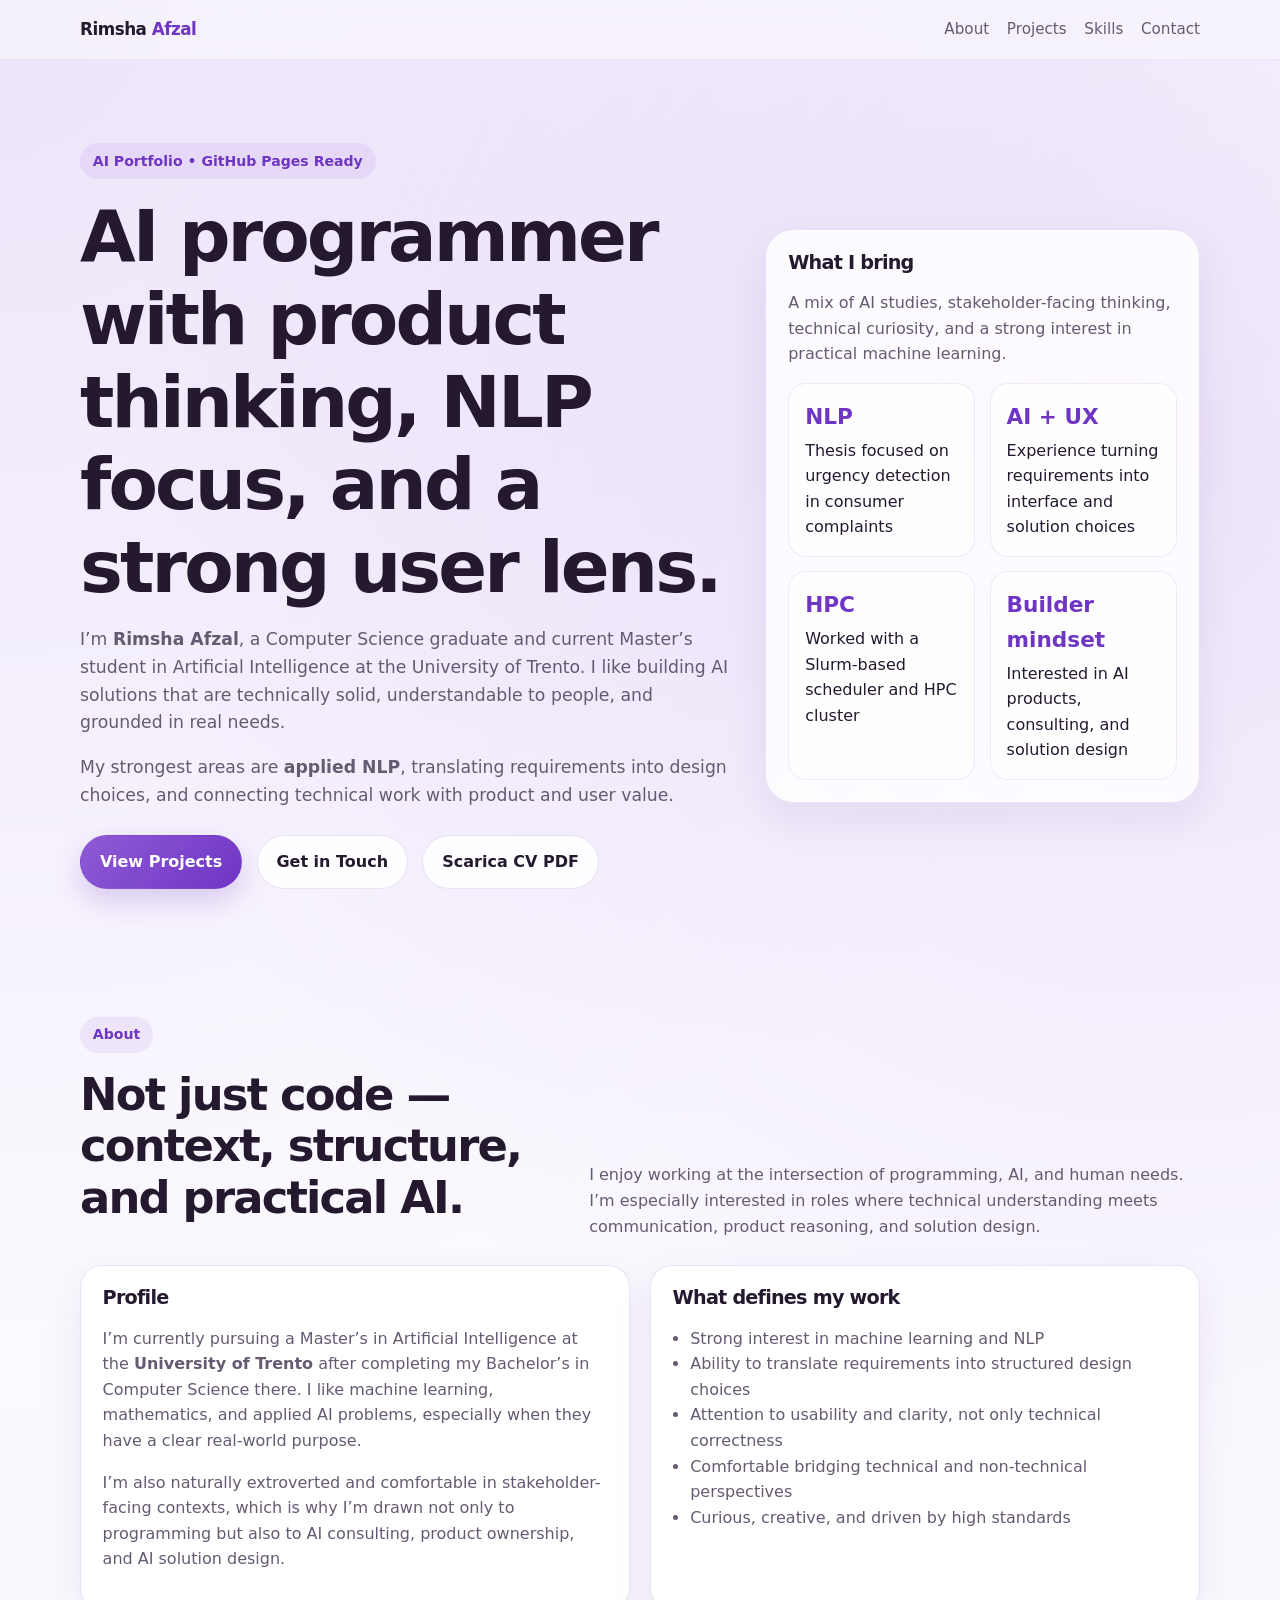
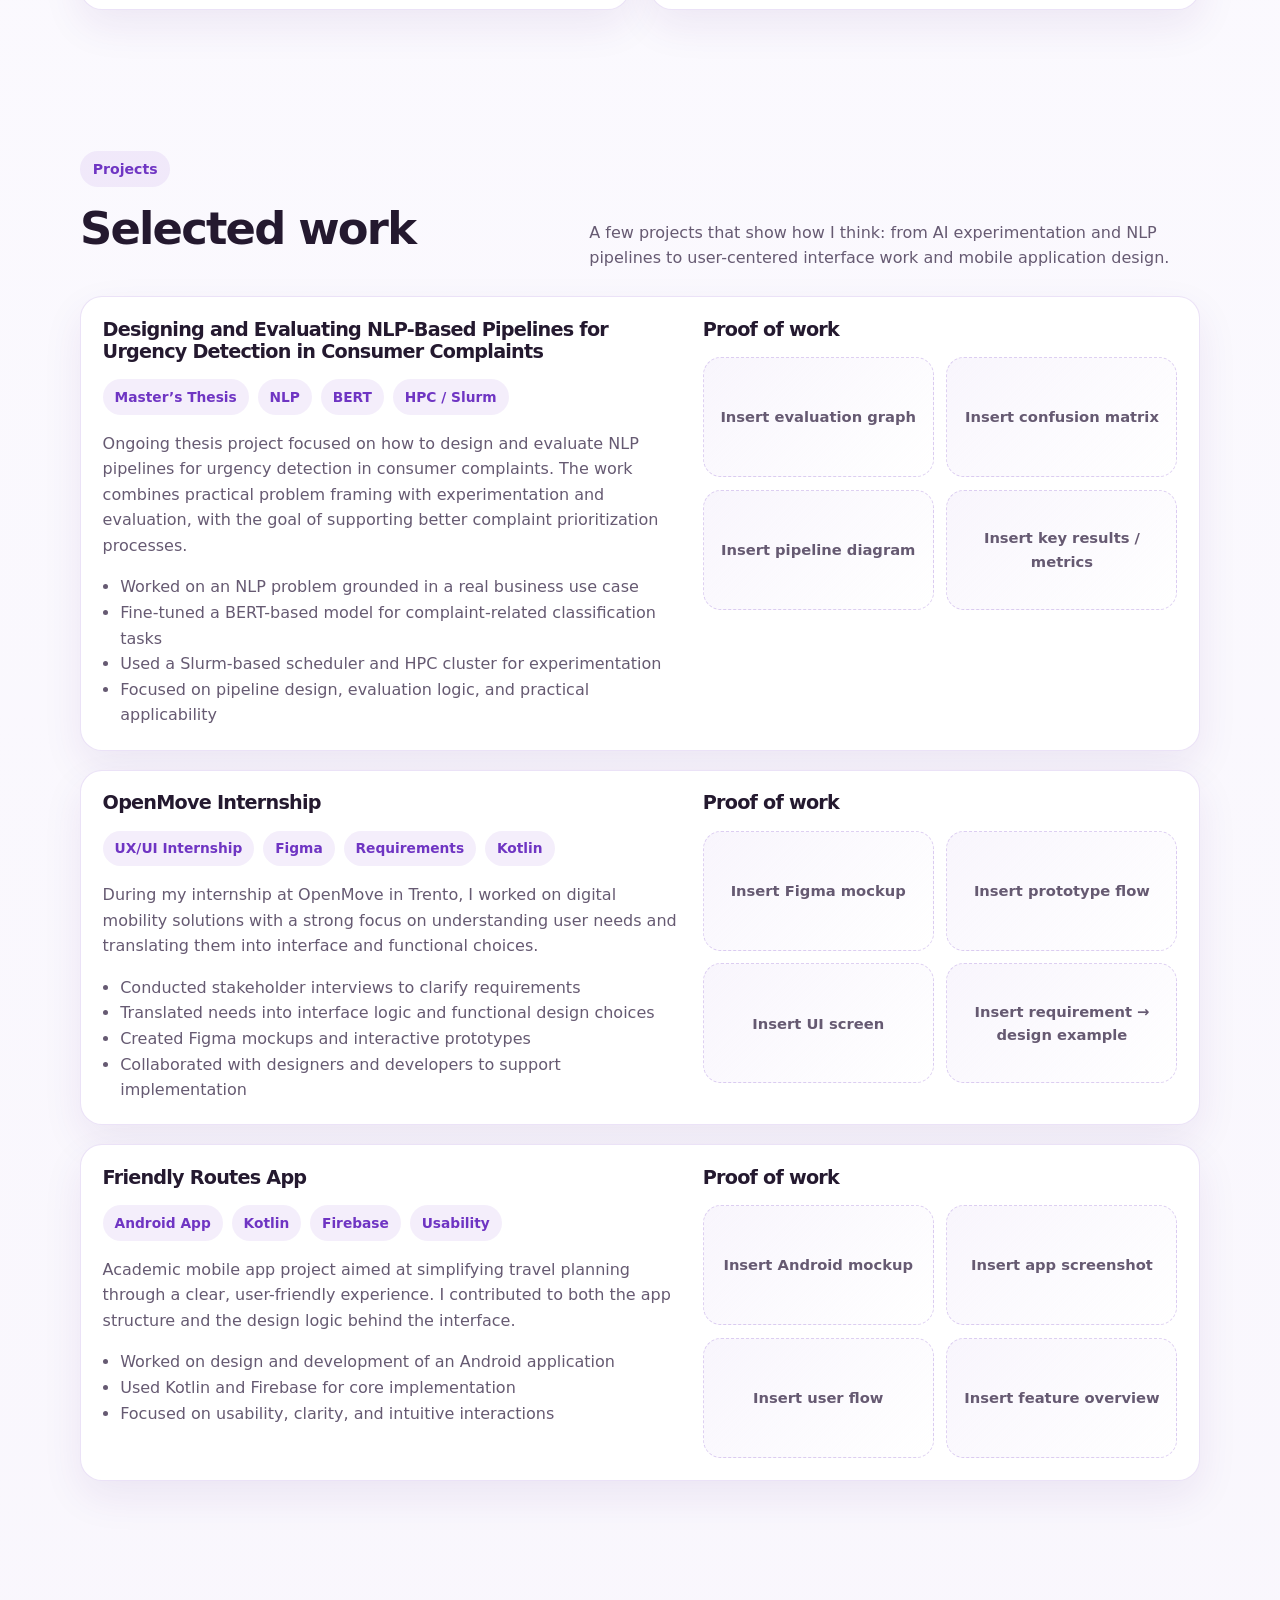
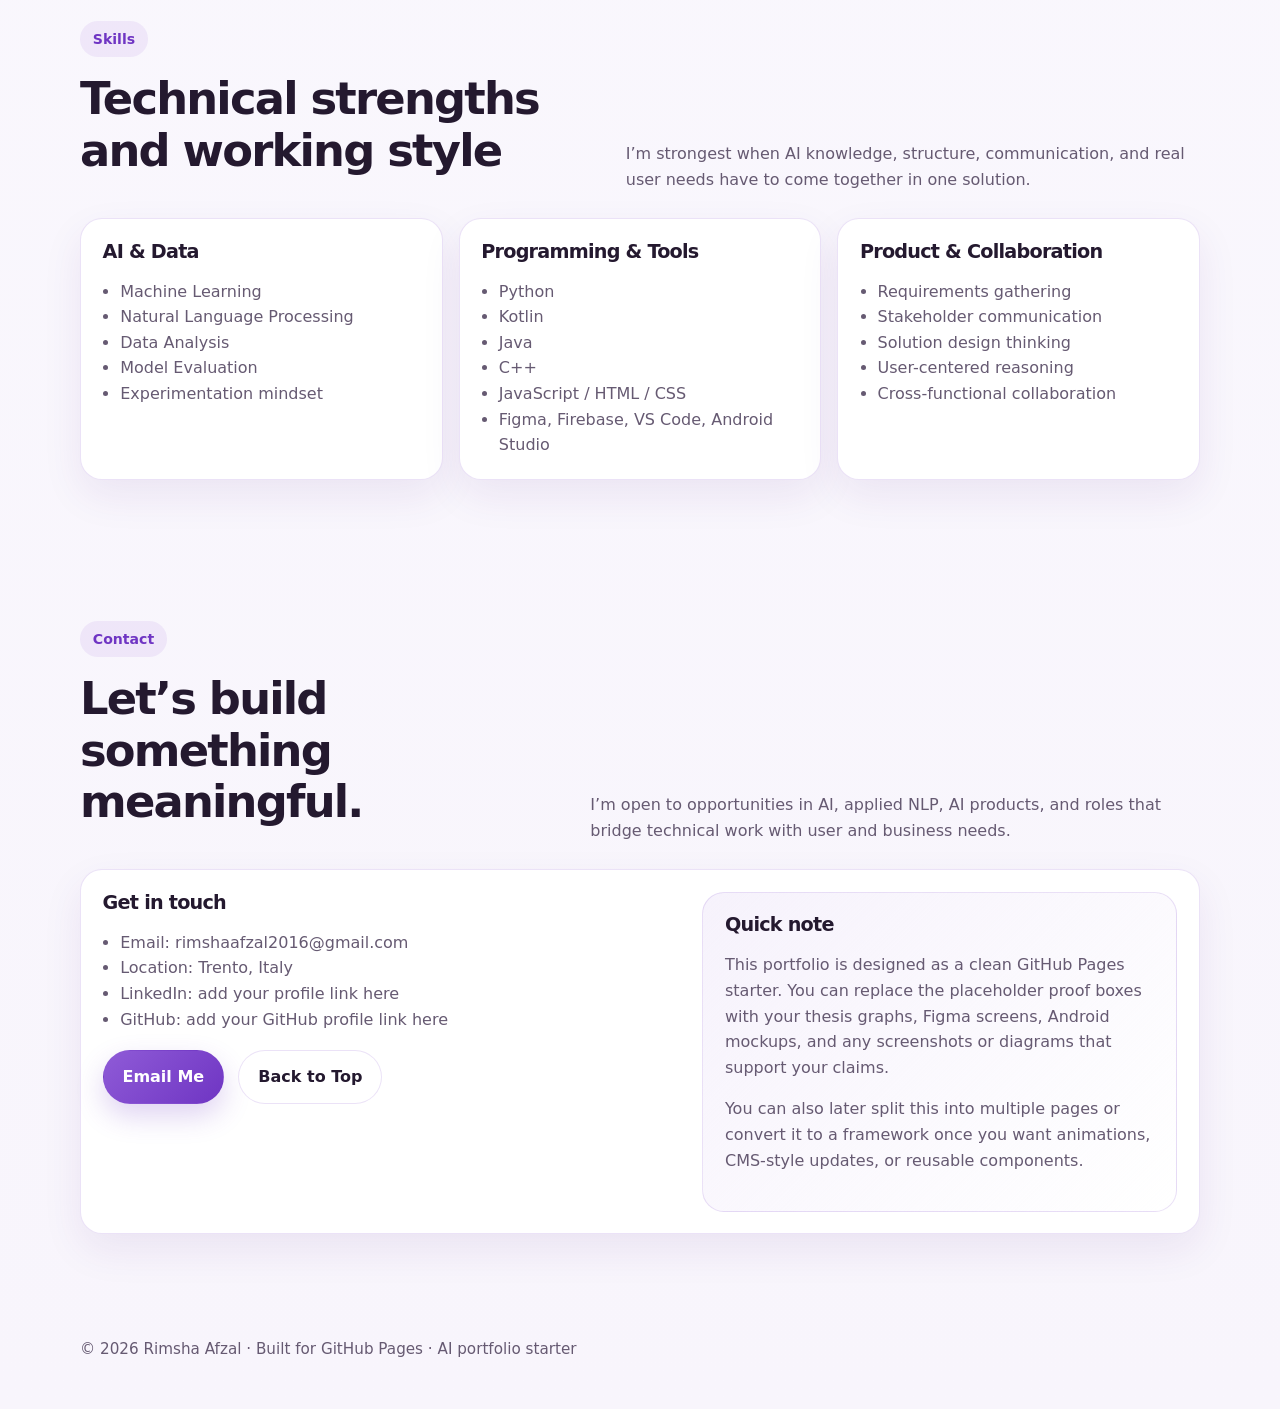
==== index.html @ 4649d83e "update" ====
<!DOCTYPE html>
<html lang="en">
<head>
  <meta charset="UTF-8" />
  <meta name="viewport" content="width=device-width, initial-scale=1.0" />
  <meta name="description" content="Portfolio of Rimsha Afzal, AI-focused programmer and solutions-minded builder with interests in NLP, machine learning, and user-centered product design." />
  <title>Rimsha Afzal | AI Portfolio</title>
  <style>
    :root {
      --bg: #f8f5fc;
      --surface: rgba(255,255,255,0.82);
      --surface-strong: #ffffff;
      --text: #24192f;
      --muted: #665a72;
      --primary: #8f5bd7;
      --primary-dark: #6f35c3;
      --border: rgba(111,53,195,0.14);
      --shadow: 0 16px 40px rgba(75, 30, 122, 0.08);
      --radius: 22px;
      --max: 1120px;
    }

    * { box-sizing: border-box; }
    html { scroll-behavior: smooth; }
    body {
      margin: 0;
      font-family: Inter, ui-sans-serif, system-ui, -apple-system, BlinkMacSystemFont, "Segoe UI", sans-serif;
      background:
        radial-gradient(circle at top left, rgba(143,91,215,0.14), transparent 28%),
        radial-gradient(circle at 90% 10%, rgba(197,167,237,0.28), transparent 24%),
        linear-gradient(180deg, #fcfbff 0%, var(--bg) 100%);
      color: var(--text);
      line-height: 1.6;
    }

    a { color: inherit; text-decoration: none; }
    img { max-width: 100%; display: block; }

    .container {
      width: min(var(--max), calc(100% - 2rem));
      margin: 0 auto;
    }

    .nav-wrap {
      position: sticky;
      top: 0;
      z-index: 100;
      backdrop-filter: blur(18px);
      background: rgba(248,245,252,0.72);
      border-bottom: 1px solid rgba(111,53,195,0.08);
    }

    nav {
      display: flex;
      align-items: center;
      justify-content: space-between;
      padding: 1rem 0;
    }

    .brand {
      font-weight: 800;
      letter-spacing: -0.03em;
      font-size: 1.05rem;
    }

    .brand span { color: var(--primary-dark); }

    .nav-links {
      display: flex;
      gap: 1.1rem;
      align-items: center;
      flex-wrap: wrap;
    }

    .nav-links a {
      color: var(--muted);
      font-size: 0.95rem;
      transition: color 0.2s ease;
    }

    .nav-links a:hover { color: var(--primary-dark); }

    .btn {
      display: inline-flex;
      align-items: center;
      justify-content: center;
      gap: 0.5rem;
      border-radius: 999px;
      padding: 0.82rem 1.18rem;
      font-weight: 700;
      border: 1px solid transparent;
      transition: transform 0.2s ease, box-shadow 0.2s ease, background 0.2s ease;
    }

    .btn:hover { transform: translateY(-1px); }

    .btn-primary {
      background: linear-gradient(135deg, var(--primary) 0%, var(--primary-dark) 100%);
      color: white;
      box-shadow: 0 12px 28px rgba(111, 53, 195, 0.22);
    }

    .btn-secondary {
      background: rgba(255,255,255,0.85);
      color: var(--text);
      border-color: var(--border);
    }

    section { padding: 4.4rem 0; }

    .hero {
      padding: 5.2rem 0 3.6rem;
    }

    .hero-grid {
      display: grid;
      grid-template-columns: 1.2fr 0.8fr;
      gap: 2rem;
      align-items: center;
    }

    .eyebrow {
      display: inline-block;
      padding: 0.42rem 0.8rem;
      border-radius: 999px;
      background: rgba(143,91,215,0.10);
      color: var(--primary-dark);
      font-weight: 700;
      font-size: 0.88rem;
      margin-bottom: 1rem;
    }

    h1, h2, h3 { line-height: 1.15; margin: 0 0 1rem; letter-spacing: -0.04em; }
    h1 { font-size: clamp(2.6rem, 6vw, 4.5rem); }
    h2 { font-size: clamp(1.8rem, 4vw, 2.8rem); }
    h3 { font-size: 1.2rem; }

    .lead {
      font-size: 1.08rem;
      color: var(--muted);
      max-width: 62ch;
    }

    .hero-actions {
      display: flex;
      gap: 0.9rem;
      flex-wrap: wrap;
      margin-top: 1.6rem;
    }

    .hero-card {
      background: var(--surface);
      border: 1px solid var(--border);
      border-radius: 28px;
      padding: 1.4rem;
      box-shadow: var(--shadow);
    }

    .stats {
      display: grid;
      grid-template-columns: repeat(2, 1fr);
      gap: 0.9rem;
      margin-top: 1rem;
    }

    .stat {
      background: rgba(255,255,255,0.7);
      border-radius: 18px;
      padding: 1rem;
      border: 1px solid rgba(111,53,195,0.10);
    }

    .stat strong {
      display: block;
      font-size: 1.35rem;
      color: var(--primary-dark);
      margin-bottom: 0.2rem;
    }

    .section-heading {
      display: flex;
      align-items: end;
      justify-content: space-between;
      gap: 1rem;
      margin-bottom: 1.6rem;
    }

    .section-heading p {
      color: var(--muted);
      max-width: 60ch;
      margin: 0;
    }

    .grid-2 {
      display: grid;
      grid-template-columns: repeat(2, minmax(0, 1fr));
      gap: 1.25rem;
    }

    .card {
      background: var(--surface-strong);
      border: 1px solid var(--border);
      border-radius: var(--radius);
      padding: 1.35rem;
      box-shadow: var(--shadow);
    }

    .about-list, .skill-list, .project-list, .contact-list {
      margin: 0;
      padding-left: 1.1rem;
    }

    .muted { color: var(--muted); }

    .project {
      display: grid;
      grid-template-columns: 1.1fr 0.9fr;
      gap: 1.25rem;
      align-items: start;
    }

    .project-meta {
      display: flex;
      flex-wrap: wrap;
      gap: 0.55rem;
      margin: 0.7rem 0 1rem;
    }

    .tag {
      display: inline-flex;
      align-items: center;
      padding: 0.42rem 0.75rem;
      border-radius: 999px;
      background: rgba(143,91,215,0.10);
      color: var(--primary-dark);
      font-size: 0.86rem;
      font-weight: 700;
    }

    .proof-grid {
      display: grid;
      grid-template-columns: repeat(2, minmax(0, 1fr));
      gap: 0.8rem;
      margin-top: 1rem;
    }

    .proof {
      min-height: 120px;
      border-radius: 18px;
      border: 1.5px dashed rgba(111,53,195,0.22);
      background: linear-gradient(135deg, rgba(143,91,215,0.06), rgba(255,255,255,0.92));
      display: flex;
      align-items: center;
      justify-content: center;
      text-align: center;
      padding: 0.8rem;
      color: var(--muted);
      font-size: 0.92rem;
      font-weight: 600;
    }

    .skills-grid {
      display: grid;
      grid-template-columns: repeat(3, minmax(0, 1fr));
      gap: 1rem;
    }

    .contact-card {
      display: grid;
      grid-template-columns: 1.1fr 0.9fr;
      gap: 1.2rem;
      align-items: stretch;
    }

    footer {
      padding: 2rem 0 3rem;
      color: var(--muted);
      font-size: 0.95rem;
    }

    @media (max-width: 900px) {
      .hero-grid,
      .project,
      .contact-card,
      .grid-2,
      .skills-grid {
        grid-template-columns: 1fr;
      }

      .section-heading {
        flex-direction: column;
        align-items: start;
      }
    }

    @media (max-width: 620px) {
      nav { flex-direction: column; align-items: start; gap: 0.8rem; }
      .nav-links { gap: 0.85rem; }
      .stats, .proof-grid { grid-template-columns: 1fr; }
      section { padding: 3.4rem 0; }
      .hero { padding-top: 4rem; }
    }
  </style>
</head>
<body>
  <div class="nav-wrap">
    <div class="container">
      <nav>
        <a class="brand" href="#top">Rimsha <span>Afzal</span></a>
        <div class="nav-links">
          <a href="#about">About</a>
          <a href="#projects">Projects</a>
          <a href="#skills">Skills</a>
          <a href="#contact">Contact</a>
        </div>
      </nav>
    </div>
  </div>

  <main id="top">
    <section class="hero">
      <div class="container hero-grid">
        <div>
          <div class="eyebrow">AI Portfolio • GitHub Pages Ready</div>
          <h1>AI programmer with product thinking, NLP focus, and a strong user lens.</h1>
          <p class="lead">
            I’m <strong>Rimsha Afzal</strong>, a Computer Science graduate and current Master’s student in Artificial Intelligence at the University of Trento. I like building AI solutions that are technically solid, understandable to people, and grounded in real needs.
          </p>
          <p class="lead">
            My strongest areas are <strong>applied NLP</strong>, translating requirements into design choices, and connecting technical work with product and user value.
          </p>
          <div class="hero-actions">
            <a class="btn btn-primary" href="#projects">View Projects</a>
            <a class="btn btn-secondary" href="#contact">Get in Touch</a>
            <a class="btn btn-secondary" href="/cv.pdf" target="_blank" rel="noopener">Scarica CV PDF</a>
          </div>
        </div>

        <aside class="hero-card">
          <h3>What I bring</h3>
          <p class="muted">A mix of AI studies, stakeholder-facing thinking, technical curiosity, and a strong interest in practical machine learning.</p>
          <div class="stats">
            <div class="stat">
              <strong>NLP</strong>
              <span>Thesis focused on urgency detection in consumer complaints</span>
            </div>
            <div class="stat">
              <strong>AI + UX</strong>
              <span>Experience turning requirements into interface and solution choices</span>
            </div>
            <div class="stat">
              <strong>HPC</strong>
              <span>Worked with a Slurm-based scheduler and HPC cluster</span>
            </div>
            <div class="stat">
              <strong>Builder mindset</strong>
              <span>Interested in AI products, consulting, and solution design</span>
            </div>
          </div>
        </aside>
      </div>
    </section>

    <section id="about">
      <div class="container">
        <div class="section-heading">
          <div>
            <div class="eyebrow">About</div>
            <h2>Not just code — context, structure, and practical AI.</h2>
          </div>
          <p>
            I enjoy working at the intersection of programming, AI, and human needs. I’m especially interested in roles where technical understanding meets communication, product reasoning, and solution design.
          </p>
        </div>

        <div class="grid-2">
          <article class="card">
            <h3>Profile</h3>
            <p class="muted">
              I’m currently pursuing a Master’s in Artificial Intelligence at the <strong>University of Trento</strong> after completing my Bachelor’s in Computer Science there. I like machine learning, mathematics, and applied AI problems, especially when they have a clear real-world purpose.
            </p>
            <p class="muted">
              I’m also naturally extroverted and comfortable in stakeholder-facing contexts, which is why I’m drawn not only to programming but also to AI consulting, product ownership, and AI solution design.
            </p>
          </article>

          <article class="card">
            <h3>What defines my work</h3>
            <ul class="about-list muted">
              <li>Strong interest in machine learning and NLP</li>
              <li>Ability to translate requirements into structured design choices</li>
              <li>Attention to usability and clarity, not only technical correctness</li>
              <li>Comfortable bridging technical and non-technical perspectives</li>
              <li>Curious, creative, and driven by high standards</li>
            </ul>
          </article>
        </div>
      </div>
    </section>

    <section id="projects">
      <div class="container">
        <div class="section-heading">
          <div>
            <div class="eyebrow">Projects</div>
            <h2>Selected work</h2>
          </div>
          <p>
            A few projects that show how I think: from AI experimentation and NLP pipelines to user-centered interface work and mobile application design.
          </p>
        </div>

        <article class="card project" style="margin-bottom: 1.2rem;">
          <div>
            <h3>Designing and Evaluating NLP-Based Pipelines for Urgency Detection in Consumer Complaints</h3>
            <div class="project-meta">
              <span class="tag">Master’s Thesis</span>
              <span class="tag">NLP</span>
              <span class="tag">BERT</span>
              <span class="tag">HPC / Slurm</span>
            </div>
            <p class="muted">
              Ongoing thesis project focused on how to design and evaluate NLP pipelines for urgency detection in consumer complaints. The work combines practical problem framing with experimentation and evaluation, with the goal of supporting better complaint prioritization processes.
            </p>
            <ul class="project-list muted">
              <li>Worked on an NLP problem grounded in a real business use case</li>
              <li>Fine-tuned a BERT-based model for complaint-related classification tasks</li>
              <li>Used a Slurm-based scheduler and HPC cluster for experimentation</li>
              <li>Focused on pipeline design, evaluation logic, and practical applicability</li>
            </ul>
          </div>
          <div>
            <h3>Proof of work</h3>
            <div class="proof-grid">
              <div class="proof">Insert evaluation graph</div>
              <div class="proof">Insert confusion matrix</div>
              <div class="proof">Insert pipeline diagram</div>
              <div class="proof">Insert key results / metrics</div>
            </div>
          </div>
        </article>

        <article class="card project" style="margin-bottom: 1.2rem;">
          <div>
            <h3>OpenMove Internship</h3>
            <div class="project-meta">
              <span class="tag">UX/UI Internship</span>
              <span class="tag">Figma</span>
              <span class="tag">Requirements</span>
              <span class="tag">Kotlin</span>
            </div>
            <p class="muted">
              During my internship at OpenMove in Trento, I worked on digital mobility solutions with a strong focus on understanding user needs and translating them into interface and functional choices.
            </p>
            <ul class="project-list muted">
              <li>Conducted stakeholder interviews to clarify requirements</li>
              <li>Translated needs into interface logic and functional design choices</li>
              <li>Created Figma mockups and interactive prototypes</li>
              <li>Collaborated with designers and developers to support implementation</li>
            </ul>
          </div>
          <div>
            <h3>Proof of work</h3>
            <div class="proof-grid">
              <div class="proof">Insert Figma mockup</div>
              <div class="proof">Insert prototype flow</div>
              <div class="proof">Insert UI screen</div>
              <div class="proof">Insert requirement → design example</div>
            </div>
          </div>
        </article>

        <article class="card project">
          <div>
            <h3>Friendly Routes App</h3>
            <div class="project-meta">
              <span class="tag">Android App</span>
              <span class="tag">Kotlin</span>
              <span class="tag">Firebase</span>
              <span class="tag">Usability</span>
            </div>
            <p class="muted">
              Academic mobile app project aimed at simplifying travel planning through a clear, user-friendly experience. I contributed to both the app structure and the design logic behind the interface.
            </p>
            <ul class="project-list muted">
              <li>Worked on design and development of an Android application</li>
              <li>Used Kotlin and Firebase for core implementation</li>
              <li>Focused on usability, clarity, and intuitive interactions</li>
            </ul>
          </div>
          <div>
            <h3>Proof of work</h3>
            <div class="proof-grid">
              <div class="proof">Insert Android mockup</div>
              <div class="proof">Insert app screenshot</div>
              <div class="proof">Insert user flow</div>
              <div class="proof">Insert feature overview</div>
            </div>
          </div>
        </article>
      </div>
    </section>

    <section id="skills">
      <div class="container">
        <div class="section-heading">
          <div>
            <div class="eyebrow">Skills</div>
            <h2>Technical strengths and working style</h2>
          </div>
          <p>
            I’m strongest when AI knowledge, structure, communication, and real user needs have to come together in one solution.
          </p>
        </div>

        <div class="skills-grid">
          <article class="card">
            <h3>AI & Data</h3>
            <ul class="skill-list muted">
              <li>Machine Learning</li>
              <li>Natural Language Processing</li>
              <li>Data Analysis</li>
              <li>Model Evaluation</li>
              <li>Experimentation mindset</li>
            </ul>
          </article>

          <article class="card">
            <h3>Programming & Tools</h3>
            <ul class="skill-list muted">
              <li>Python</li>
              <li>Kotlin</li>
              <li>Java</li>
              <li>C++</li>
              <li>JavaScript / HTML / CSS</li>
              <li>Figma, Firebase, VS Code, Android Studio</li>
            </ul>
          </article>

          <article class="card">
            <h3>Product & Collaboration</h3>
            <ul class="skill-list muted">
              <li>Requirements gathering</li>
              <li>Stakeholder communication</li>
              <li>Solution design thinking</li>
              <li>User-centered reasoning</li>
              <li>Cross-functional collaboration</li>
            </ul>
          </article>
        </div>
      </div>
    </section>

    <section id="contact">
      <div class="container">
        <div class="section-heading">
          <div>
            <div class="eyebrow">Contact</div>
            <h2>Let’s build something meaningful.</h2>
          </div>
          <p>
            I’m open to opportunities in AI, applied NLP, AI products, and roles that bridge technical work with user and business needs.
          </p>
        </div>

        <div class="card contact-card">
          <div>
            <h3>Get in touch</h3>
            <ul class="contact-list muted">
              <li>Email: rimshaafzal2016@gmail.com</li>
              <li>Location: Trento, Italy</li>
              <li>LinkedIn: add your profile link here</li>
              <li>GitHub: add your GitHub profile link here</li>
            </ul>
            <div class="hero-actions" style="margin-top: 1.1rem;">
              <a class="btn btn-primary" href="mailto:rimshaafzal2016@gmail.com">Email Me</a>
              <a class="btn btn-secondary" href="#top">Back to Top</a>
            </div>
          </div>
          <div class="card" style="box-shadow:none; background: linear-gradient(135deg, rgba(143,91,215,0.08), rgba(255,255,255,0.95));">
            <h3>Quick note</h3>
            <p class="muted">
              This portfolio is designed as a clean GitHub Pages starter. You can replace the placeholder proof boxes with your thesis graphs, Figma screens, Android mockups, and any screenshots or diagrams that support your claims.
            </p>
            <p class="muted">
              You can also later split this into multiple pages or convert it to a framework once you want animations, CMS-style updates, or reusable components.
            </p>
          </div>
        </div>
      </div>
    </section>
  </main>

  <footer>
    <div class="container">
      © 2026 Rimsha Afzal · Built for GitHub Pages · AI portfolio starter
    </div>
  </footer>
</body>
</html>
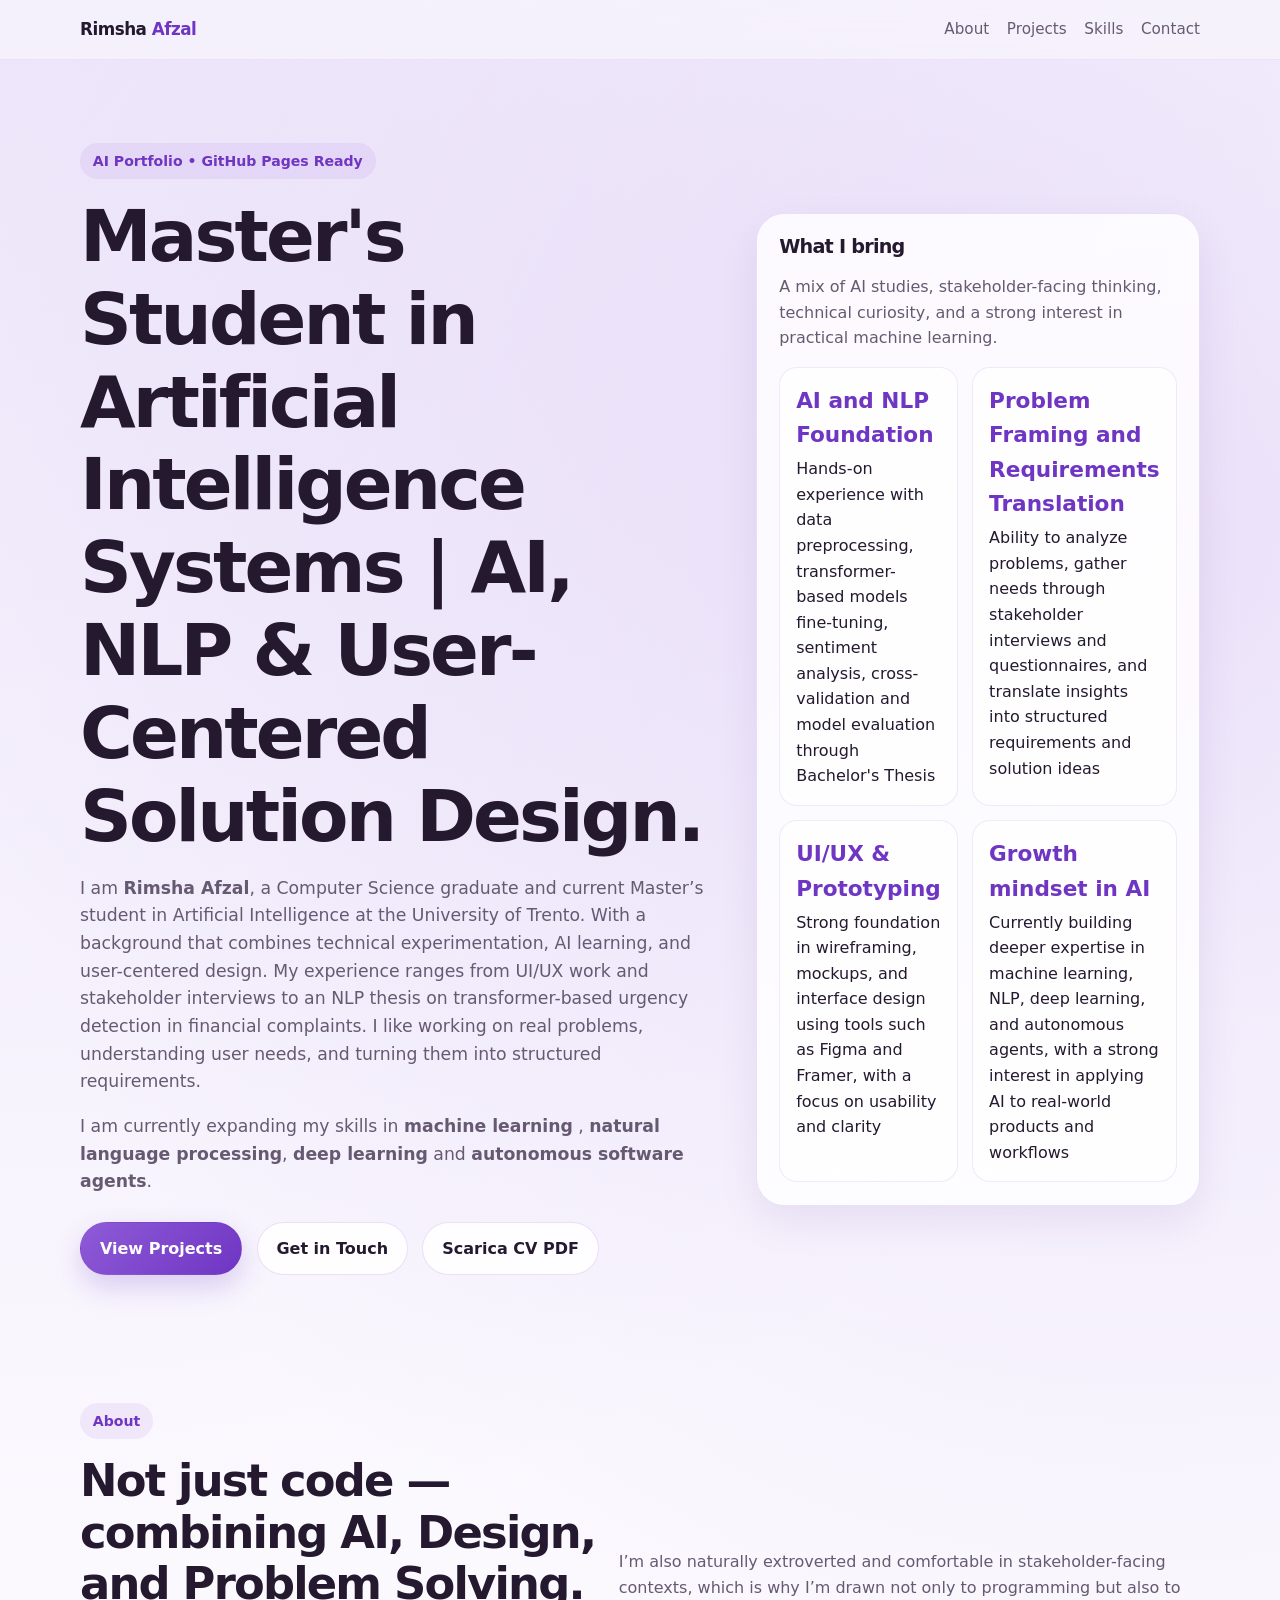
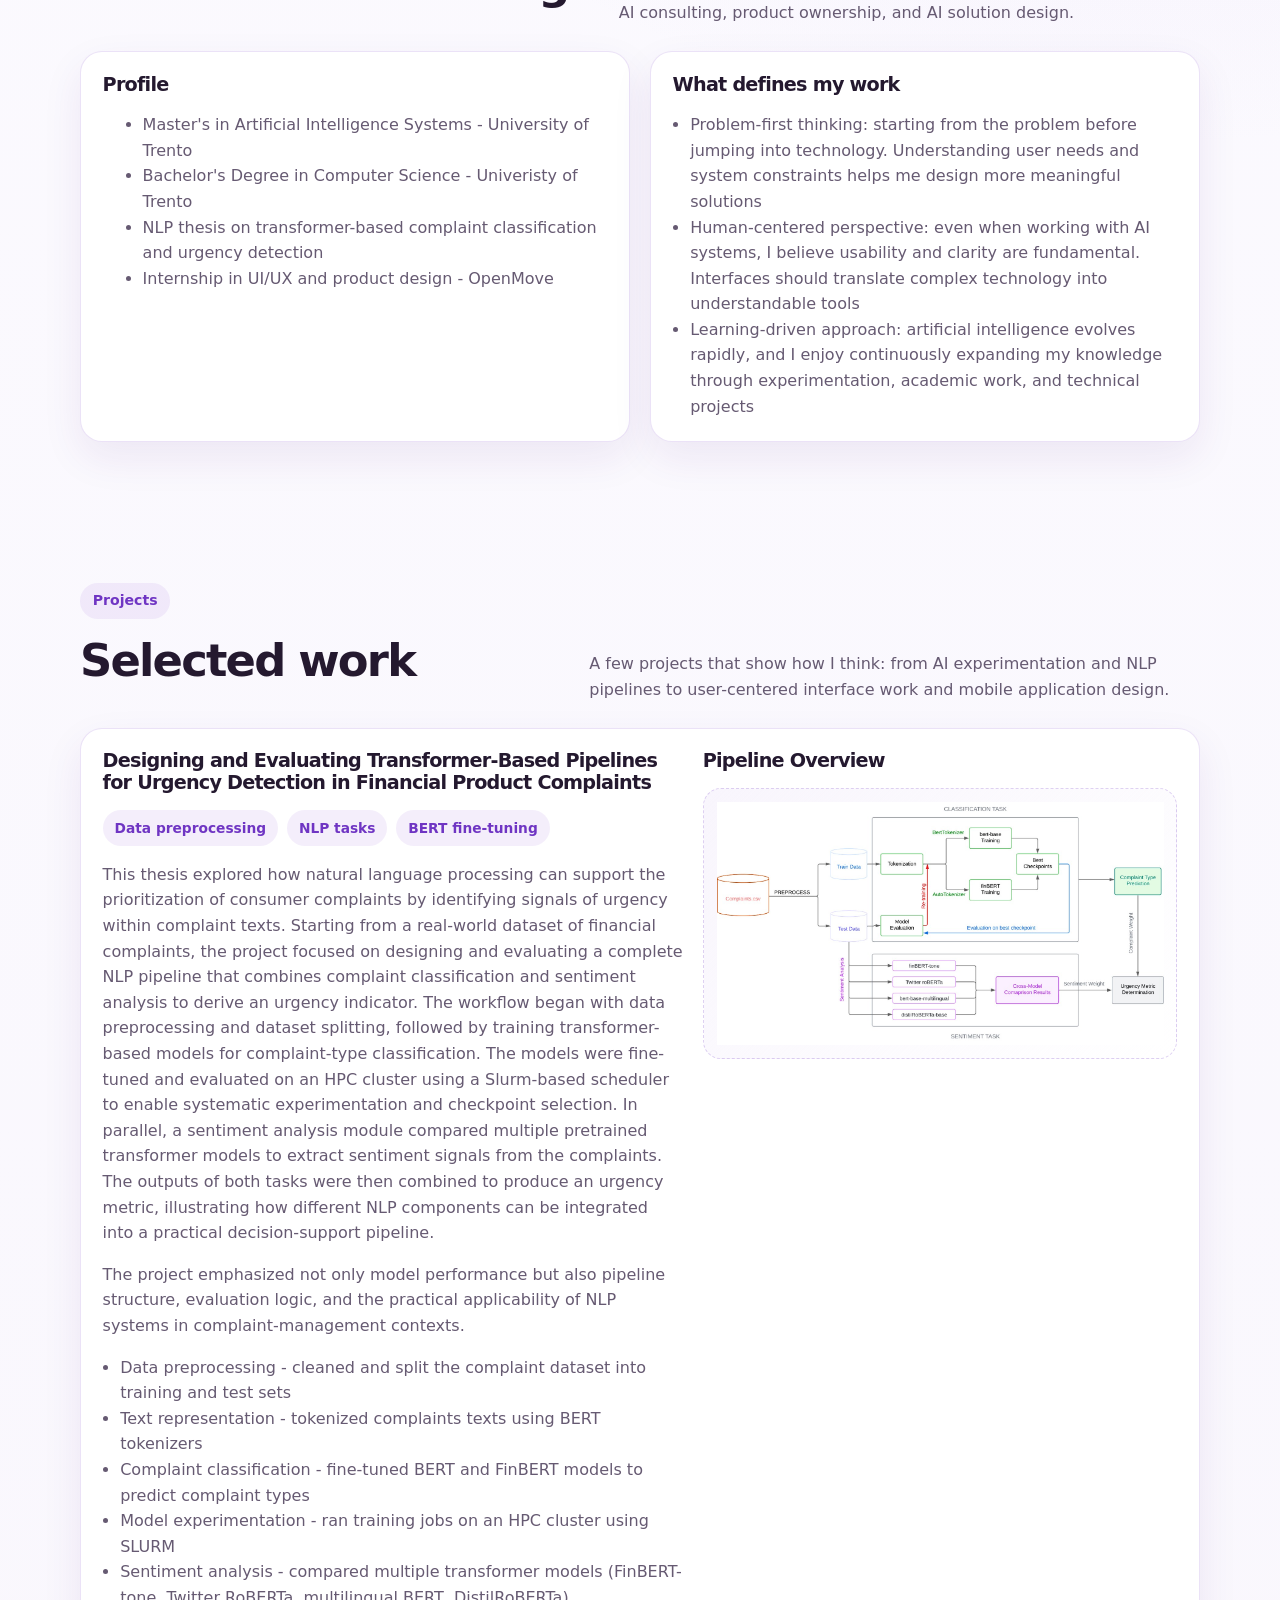
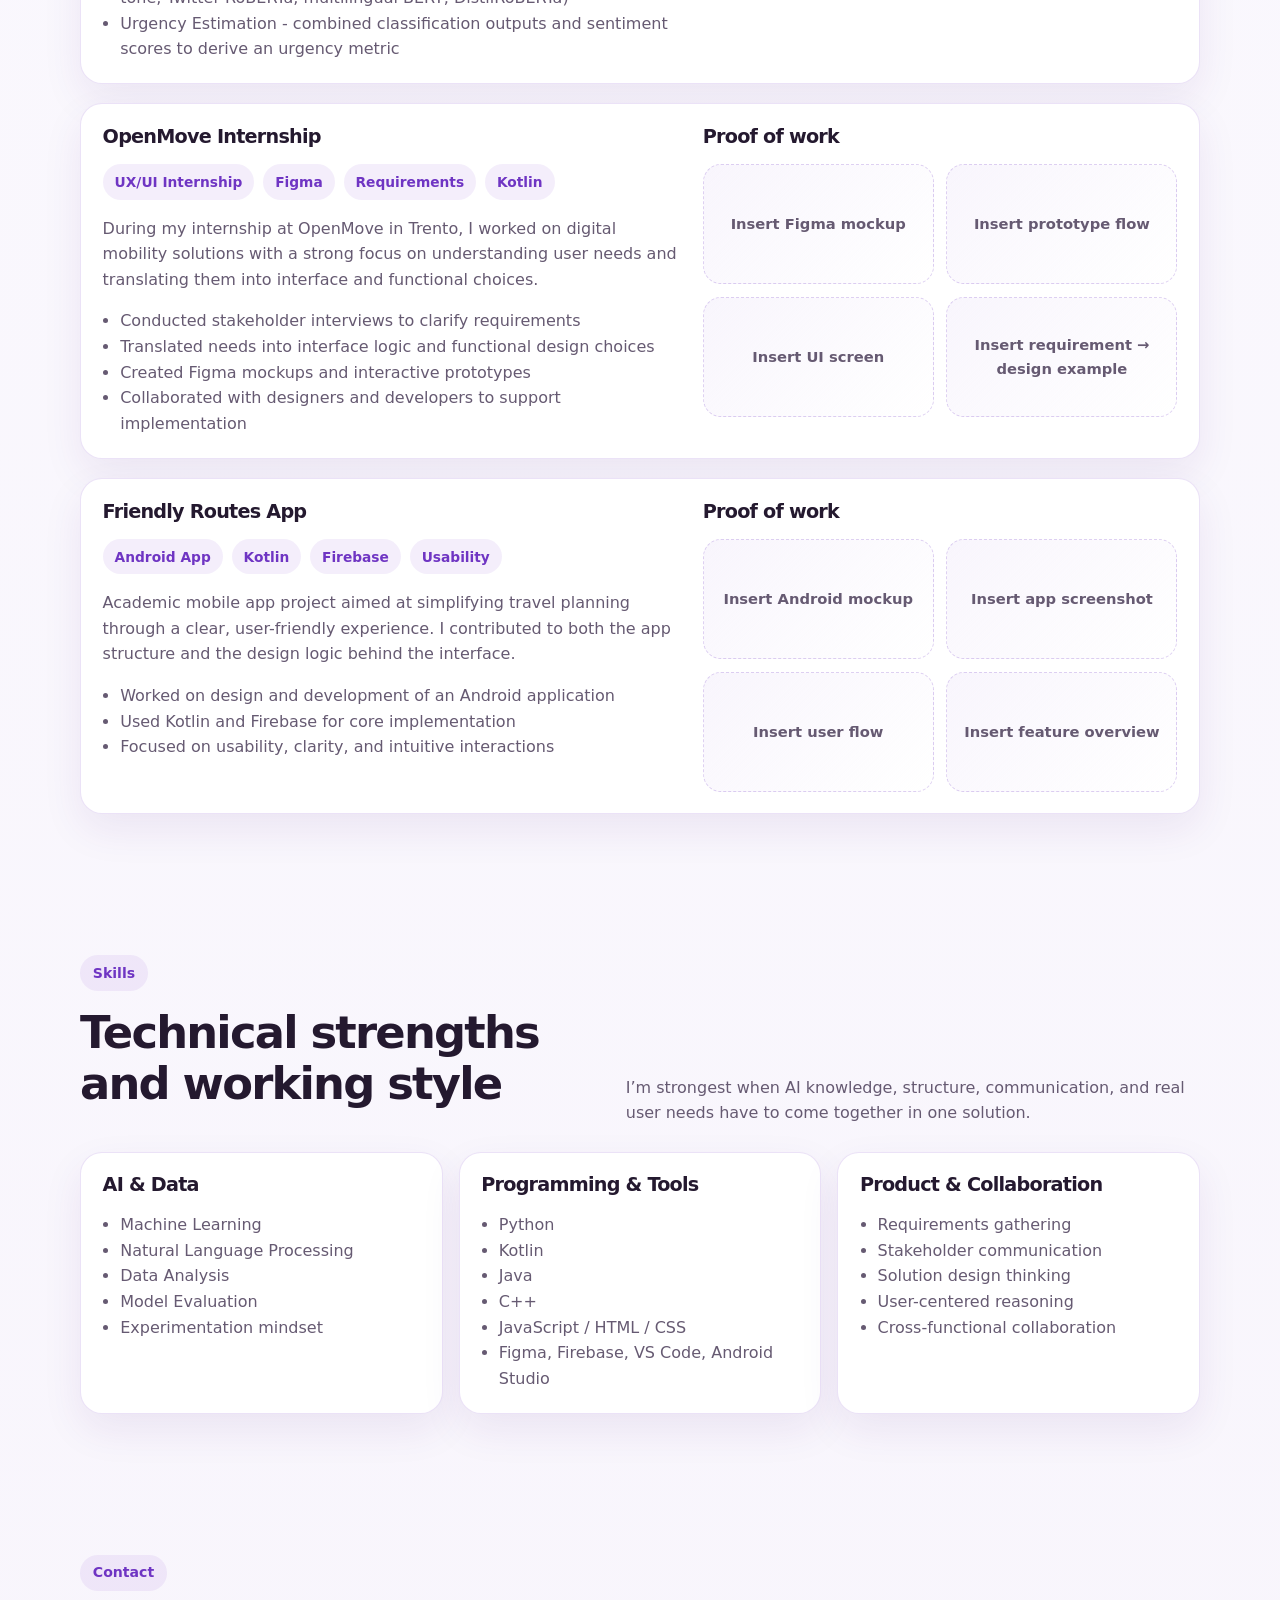
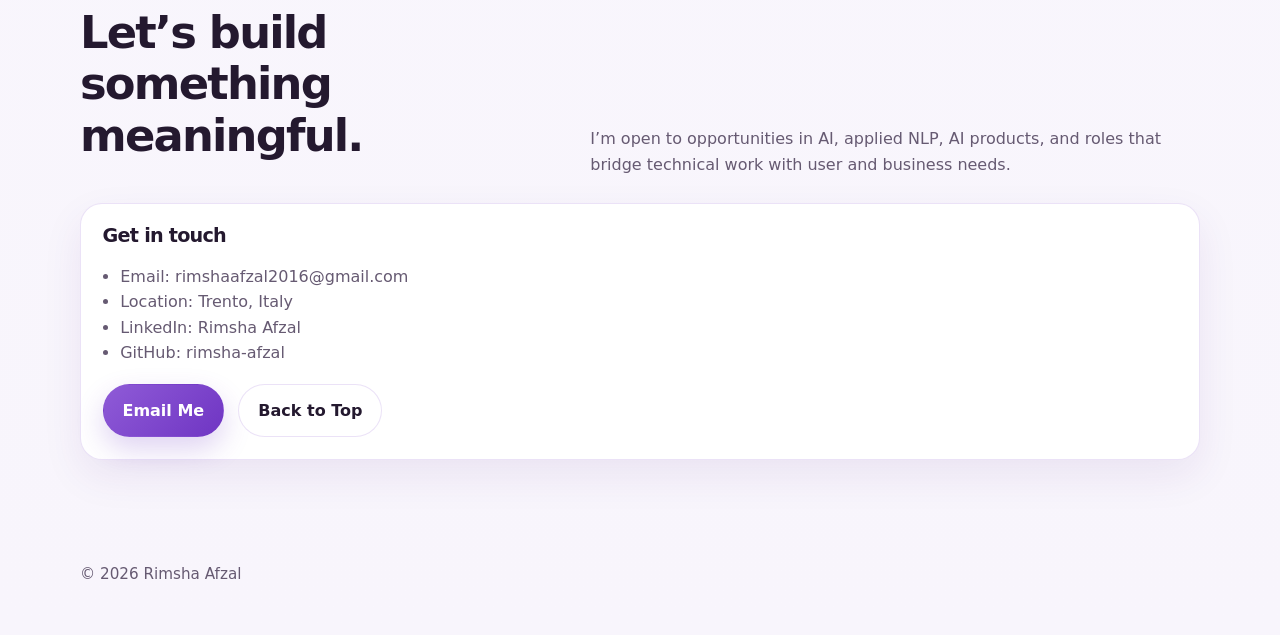
==== commit 74a4d985: "updated index.html - introduction, about and selected work section" ====
--- a/index.html
+++ b/index.html
@@ -322,12 +322,15 @@
       <div class="container hero-grid">
         <div>
           <div class="eyebrow">AI Portfolio • GitHub Pages Ready</div>
-          <h1>AI programmer with product thinking, NLP focus, and a strong user lens.</h1>
+          <h1>Master's Student in Artificial Intelligence Systems | AI, NLP & User-Centered Solution Design.</h1>
           <p class="lead">
-            I’m <strong>Rimsha Afzal</strong>, a Computer Science graduate and current Master’s student in Artificial Intelligence at the University of Trento. I like building AI solutions that are technically solid, understandable to people, and grounded in real needs.
-          </p>
+            I am <strong>Rimsha Afzal</strong>, a Computer Science graduate and current Master’s student in Artificial Intelligence at the University of Trento. 
+            With a background that combines technical experimentation, AI learning, and user-centered design. 
+            My experience ranges from UI/UX work and stakeholder interviews to an NLP thesis on transformer-based urgency detection in financial complaints.
+             I like working on real problems, understanding user needs, and turning them into structured requirements. 
+             </p>
           <p class="lead">
-            My strongest areas are <strong>applied NLP</strong>, translating requirements into design choices, and connecting technical work with product and user value.
+            I am currently expanding my skills in <strong>machine learning</strong> , <strong>natural language processing</strong>, <strong>deep learning</strong> and <strong>autonomous software agents</strong>.
           </p>
           <div class="hero-actions">
             <a class="btn btn-primary" href="#projects">View Projects</a>
@@ -341,20 +344,20 @@
           <p class="muted">A mix of AI studies, stakeholder-facing thinking, technical curiosity, and a strong interest in practical machine learning.</p>
           <div class="stats">
             <div class="stat">
-              <strong>NLP</strong>
-              <span>Thesis focused on urgency detection in consumer complaints</span>
+              <strong>AI and NLP Foundation</strong>
+              <span>Hands-on experience with data preprocessing, transformer-based models fine-tuning, sentiment analysis, cross-validation and model evaluation through Bachelor's Thesis</span>
             </div>
             <div class="stat">
-              <strong>AI + UX</strong>
-              <span>Experience turning requirements into interface and solution choices</span>
+              <strong>Problem Framing and Requirements Translation</strong>
+              <span>Ability to analyze problems, gather needs through stakeholder interviews and questionnaires, and translate insights into structured requirements and solution ideas</span>
             </div>
             <div class="stat">
-              <strong>HPC</strong>
-              <span>Worked with a Slurm-based scheduler and HPC cluster</span>
+              <strong>UI/UX & Prototyping</strong>
+              <span>Strong foundation in wireframing, mockups, and interface design using tools such as Figma and Framer, with a focus on usability and clarity</span>
             </div>
             <div class="stat">
-              <strong>Builder mindset</strong>
-              <span>Interested in AI products, consulting, and solution design</span>
+              <strong>Growth mindset in AI</strong>
+              <span>Currently building deeper expertise in machine learning, NLP, deep learning, and autonomous agents, with a strong interest in applying AI to real-world products and workflows</span>
             </div>
           </div>
         </aside>
@@ -366,10 +369,10 @@
         <div class="section-heading">
           <div>
             <div class="eyebrow">About</div>
-            <h2>Not just code — context, structure, and practical AI.</h2>
+            <h2>Not just code — combining AI, Design, and Problem Solving.</h2>
           </div>
           <p>
-            I enjoy working at the intersection of programming, AI, and human needs. I’m especially interested in roles where technical understanding meets communication, product reasoning, and solution design.
+            I’m also naturally extroverted and comfortable in stakeholder-facing contexts, which is why I’m drawn not only to programming but also to AI consulting, product ownership, and AI solution design.
           </p>
         </div>
 
@@ -377,21 +380,21 @@
           <article class="card">
             <h3>Profile</h3>
             <p class="muted">
-              I’m currently pursuing a Master’s in Artificial Intelligence at the <strong>University of Trento</strong> after completing my Bachelor’s in Computer Science there. I like machine learning, mathematics, and applied AI problems, especially when they have a clear real-world purpose.
-            </p>
-            <p class="muted">
-              I’m also naturally extroverted and comfortable in stakeholder-facing contexts, which is why I’m drawn not only to programming but also to AI consulting, product ownership, and AI solution design.
+              <ul class="about list muted">
+                <li>Master's in Artificial Intelligence Systems - University of Trento</li>
+                <li>Bachelor's Degree in Computer Science - Univeristy of Trento</li>
+                <li>NLP thesis on transformer-based complaint classification and urgency detection</li>
+                <li>Internship in UI/UX and product design - OpenMove</li>
+              </ul>
             </p>
           </article>
 
           <article class="card">
             <h3>What defines my work</h3>
             <ul class="about-list muted">
-              <li>Strong interest in machine learning and NLP</li>
-              <li>Ability to translate requirements into structured design choices</li>
-              <li>Attention to usability and clarity, not only technical correctness</li>
-              <li>Comfortable bridging technical and non-technical perspectives</li>
-              <li>Curious, creative, and driven by high standards</li>
+              <li>Problem-first thinking: starting from the problem before jumping into technology. Understanding user needs and system constraints helps me design more meaningful solutions</li>
+              <li>Human-centered perspective: even when working with AI systems, I believe usability and clarity are fundamental. Interfaces should translate complex technology into understandable tools</li>
+              <li>Learning-driven approach: artificial intelligence evolves rapidly, and I enjoy continuously expanding my knowledge through experimentation, academic work, and technical projects </li>
             </ul>
           </article>
         </div>
@@ -412,30 +415,35 @@
 
         <article class="card project" style="margin-bottom: 1.2rem;">
           <div>
-            <h3>Designing and Evaluating NLP-Based Pipelines for Urgency Detection in Consumer Complaints</h3>
+            <h3>Designing and Evaluating Transformer-Based Pipelines for Urgency Detection in Financial Product Complaints</h3>
             <div class="project-meta">
-              <span class="tag">Master’s Thesis</span>
-              <span class="tag">NLP</span>
-              <span class="tag">BERT</span>
-              <span class="tag">HPC / Slurm</span>
+              <span class="tag">Data preprocessing</span>
+              <span class="tag">NLP tasks</span>
+              <span class="tag">BERT fine-tuning</span>
             </div>
             <p class="muted">
-              Ongoing thesis project focused on how to design and evaluate NLP pipelines for urgency detection in consumer complaints. The work combines practical problem framing with experimentation and evaluation, with the goal of supporting better complaint prioritization processes.
-            </p>
+              This thesis explored how natural language processing can support the prioritization of consumer complaints by identifying signals of urgency within complaint texts. 
+              Starting from a real-world dataset of financial complaints, the project focused on designing and evaluating a complete NLP pipeline that combines complaint classification and sentiment analysis to derive an urgency indicator.
+              The workflow began with data preprocessing and dataset splitting, followed by training transformer-based models for complaint-type classification. The models were fine-tuned and evaluated on an HPC cluster using a Slurm-based 
+              scheduler to enable systematic experimentation and checkpoint selection. In parallel, a sentiment analysis module compared multiple pretrained transformer models to extract sentiment signals from the complaints. 
+              The outputs of both tasks were then combined to produce an urgency metric, illustrating how different NLP components can be integrated into a practical decision-support pipeline.           
+             </p>
+             <p class="muted">
+              The project emphasized not only model performance but also pipeline structure, evaluation logic, and the practical applicability of NLP systems in complaint-management contexts.
+             </p>
             <ul class="project-list muted">
-              <li>Worked on an NLP problem grounded in a real business use case</li>
-              <li>Fine-tuned a BERT-based model for complaint-related classification tasks</li>
-              <li>Used a Slurm-based scheduler and HPC cluster for experimentation</li>
-              <li>Focused on pipeline design, evaluation logic, and practical applicability</li>
-            </ul>
-          </div>
-          <div>
-            <h3>Proof of work</h3>
-            <div class="proof-grid">
-              <div class="proof">Insert evaluation graph</div>
-              <div class="proof">Insert confusion matrix</div>
-              <div class="proof">Insert pipeline diagram</div>
-              <div class="proof">Insert key results / metrics</div>
+              <li>Data preprocessing - cleaned and split the complaint dataset into training and test sets</li>
+              <li>Text representation - tokenized complaints texts using BERT tokenizers</li>
+              <li>Complaint classification - fine-tuned BERT and FinBERT models to predict complaint types</li>
+              <li>Model experimentation - ran training jobs on an HPC cluster using SLURM</li>
+              <li>Sentiment analysis - compared multiple transformer models (FinBERT-tone, Twitter RoBERTa, multilingual BERT, DistilRoBERTa)</li>
+              <li>Urgency Estimation - combined classification outputs and sentiment scores to derive an urgency metric</li>
+            </ul>
+          </div>
+          <div>
+            <h3>Pipeline Overview</h3>
+            <div class="proof">
+             <img src="asset/images/pipeline.jpg" alt="Pipeline diagram">
             </div>
           </div>
         </article>
@@ -569,23 +577,14 @@
             <ul class="contact-list muted">
               <li>Email: rimshaafzal2016@gmail.com</li>
               <li>Location: Trento, Italy</li>
-              <li>LinkedIn: add your profile link here</li>
-              <li>GitHub: add your GitHub profile link here</li>
+              <li>LinkedIn: <a href="https://www.linkedin.com/in/rimsha-afzal-b0537123b/?lipi=urn%3Ali%3Apage%3Ad_flagship3_profile_view_base_contact_details%3BTbhXtoP0RS6goeD96Ggzjg%3D%3D">Rimsha Afzal</a></li>
+              <li>GitHub: <a href="https://github.com/rimsha-afzal">rimsha-afzal</a></li>
             </ul>
             <div class="hero-actions" style="margin-top: 1.1rem;">
               <a class="btn btn-primary" href="mailto:rimshaafzal2016@gmail.com">Email Me</a>
               <a class="btn btn-secondary" href="#top">Back to Top</a>
             </div>
           </div>
-          <div class="card" style="box-shadow:none; background: linear-gradient(135deg, rgba(143,91,215,0.08), rgba(255,255,255,0.95));">
-            <h3>Quick note</h3>
-            <p class="muted">
-              This portfolio is designed as a clean GitHub Pages starter. You can replace the placeholder proof boxes with your thesis graphs, Figma screens, Android mockups, and any screenshots or diagrams that support your claims.
-            </p>
-            <p class="muted">
-              You can also later split this into multiple pages or convert it to a framework once you want animations, CMS-style updates, or reusable components.
-            </p>
-          </div>
         </div>
       </div>
     </section>
@@ -593,7 +592,7 @@
 
   <footer>
     <div class="container">
-      © 2026 Rimsha Afzal · Built for GitHub Pages · AI portfolio starter
+      © 2026 Rimsha Afzal
     </div>
   </footer>
 </body>
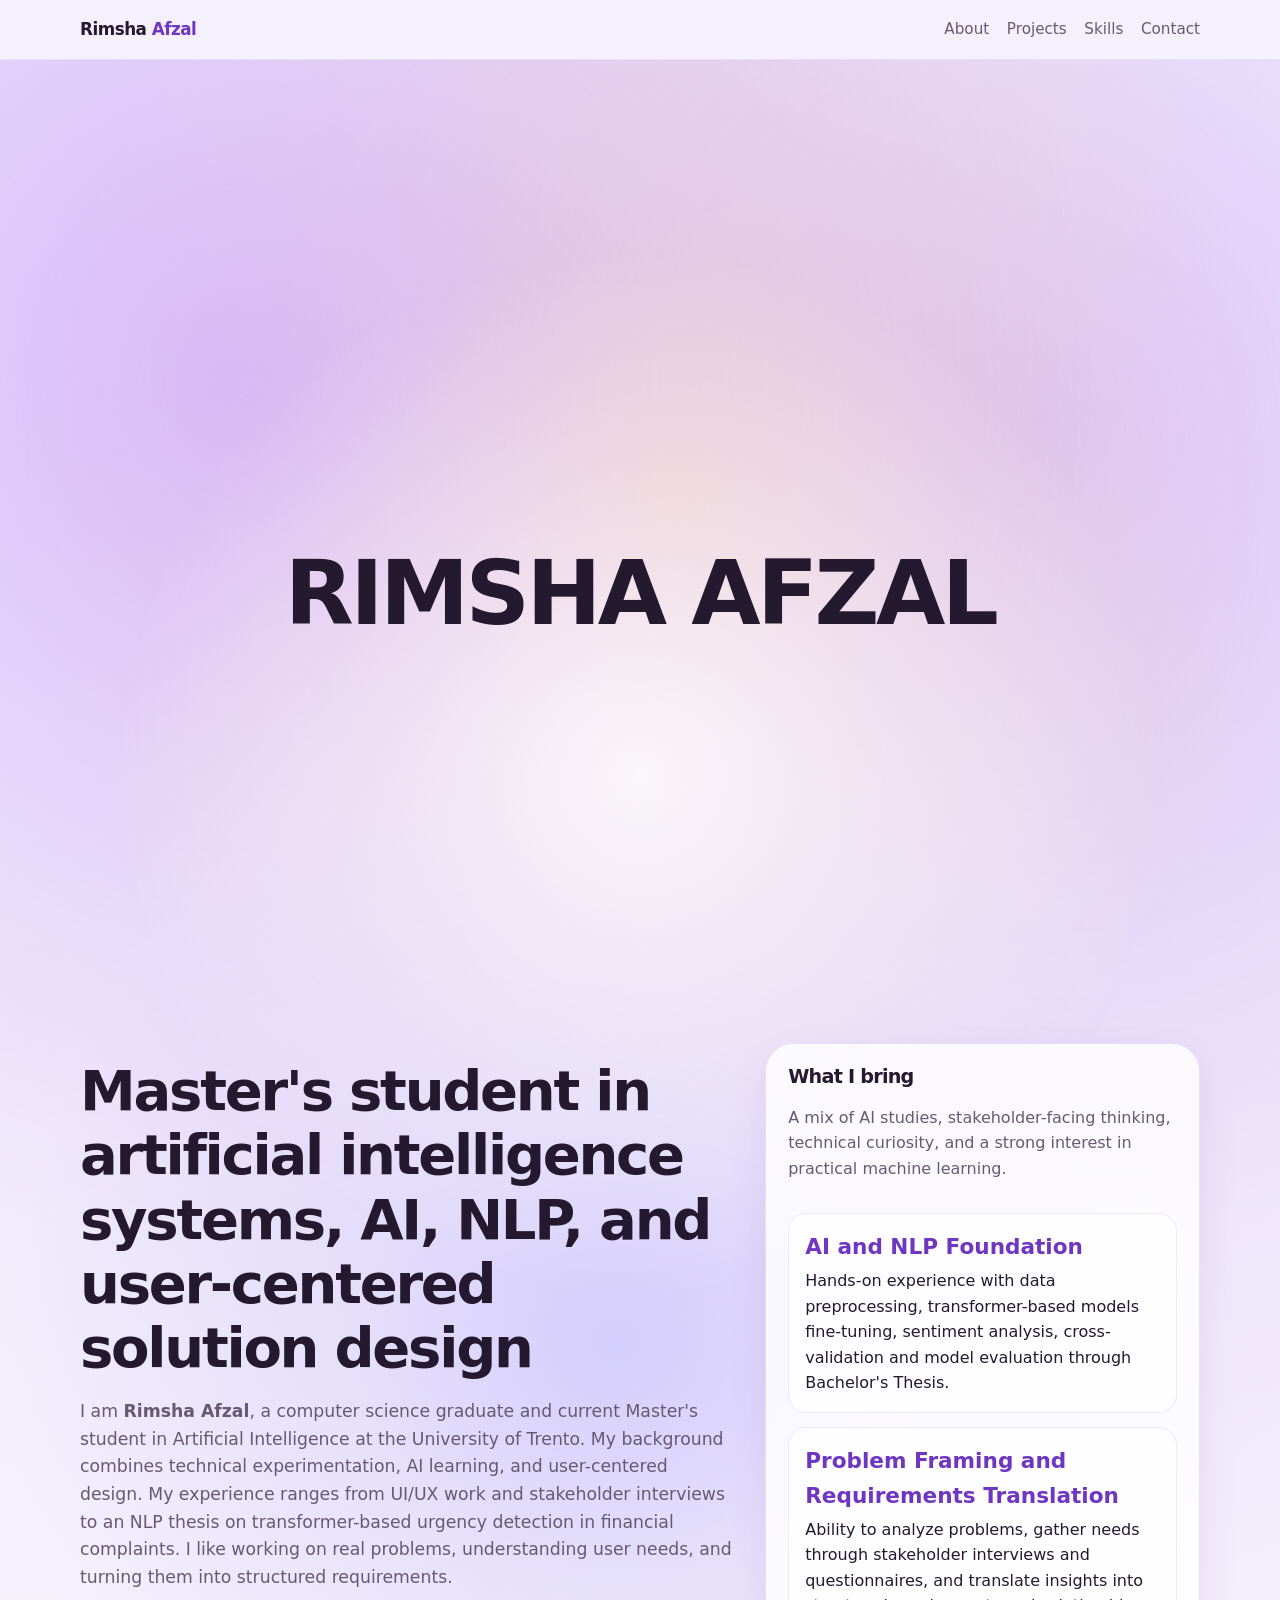
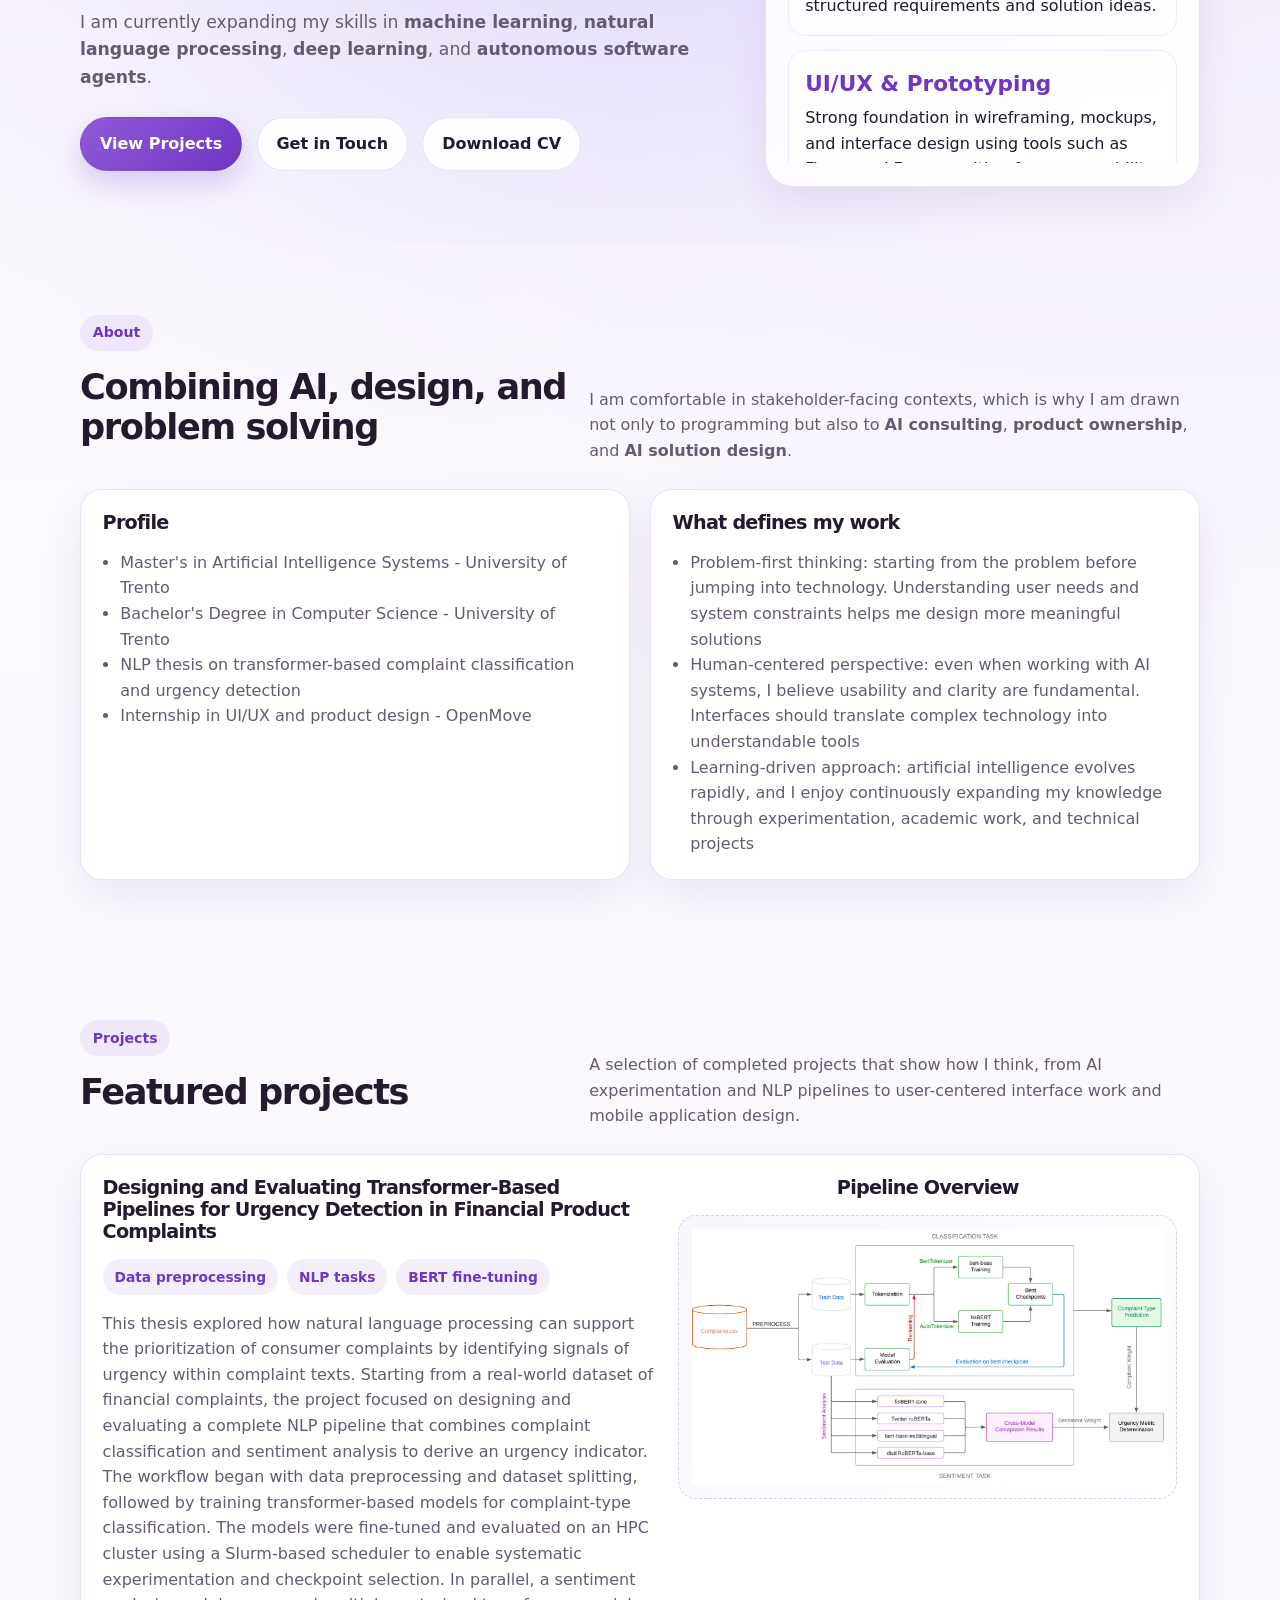
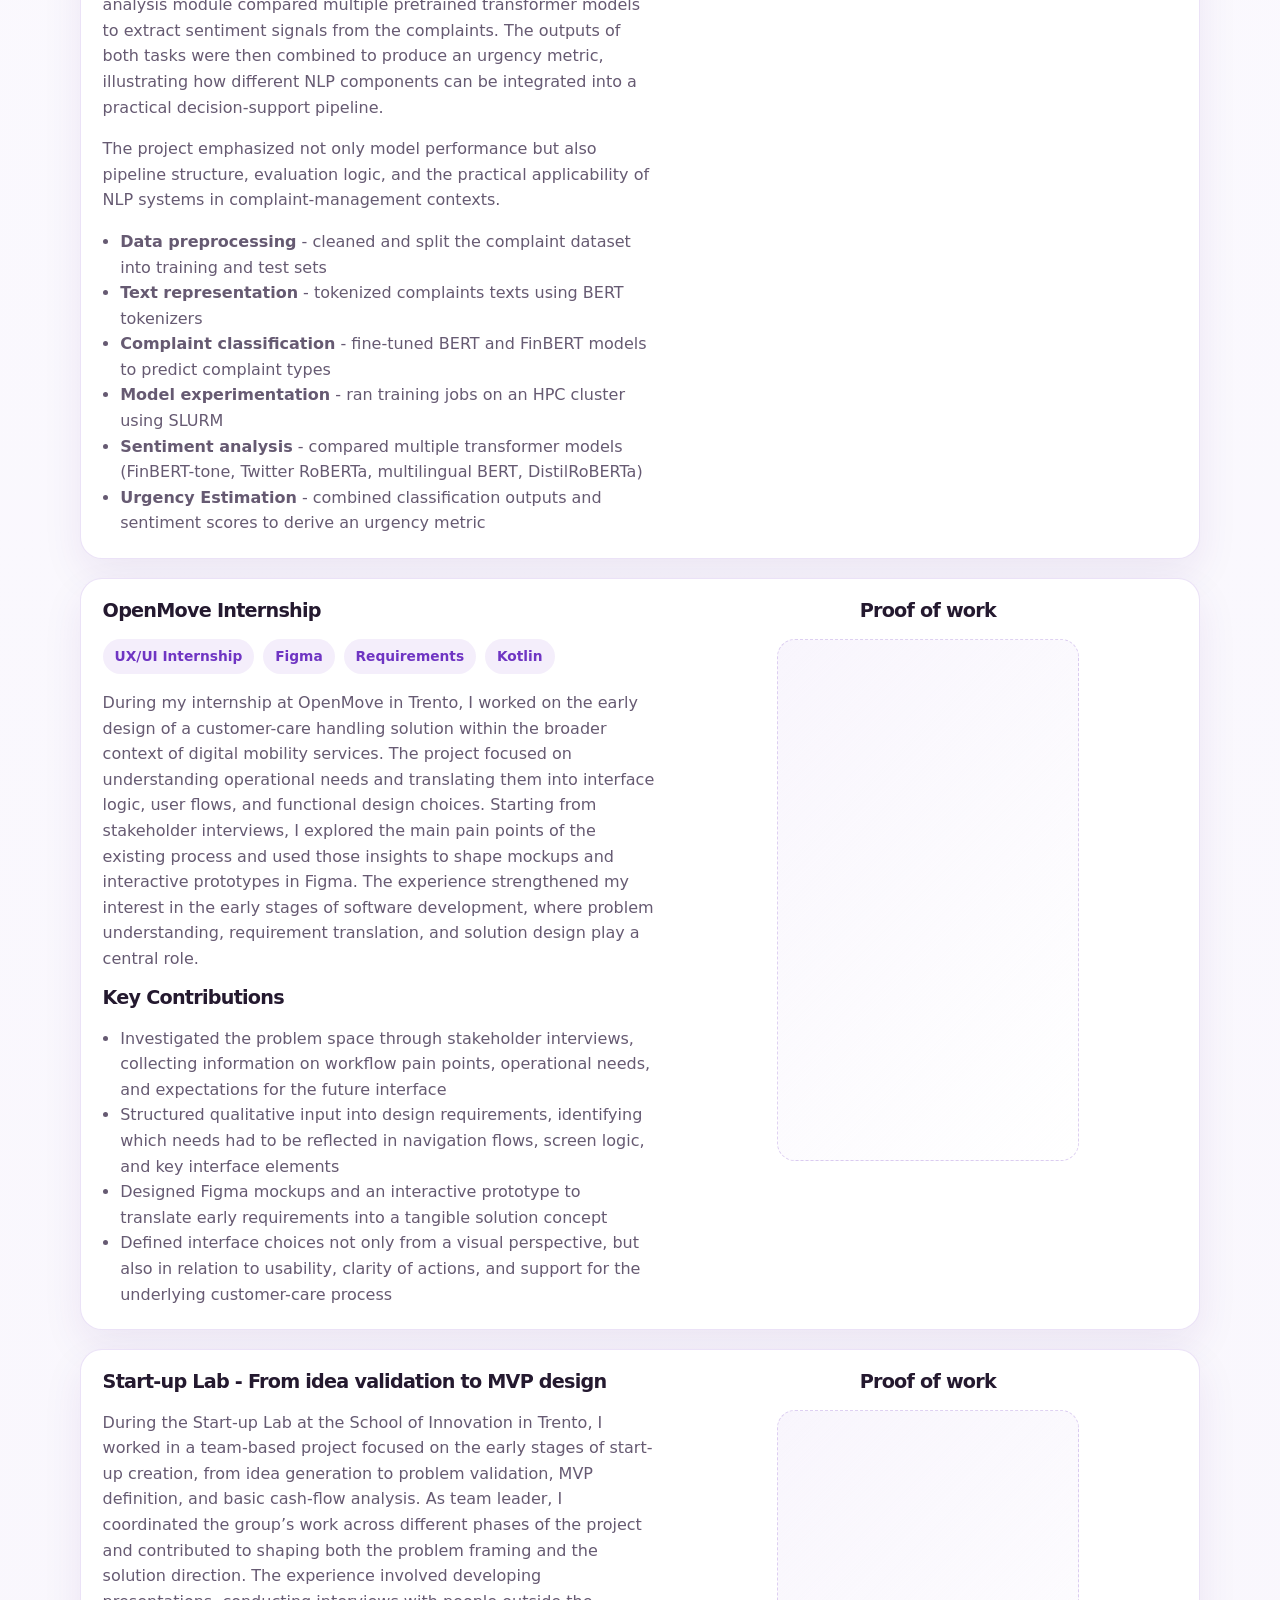
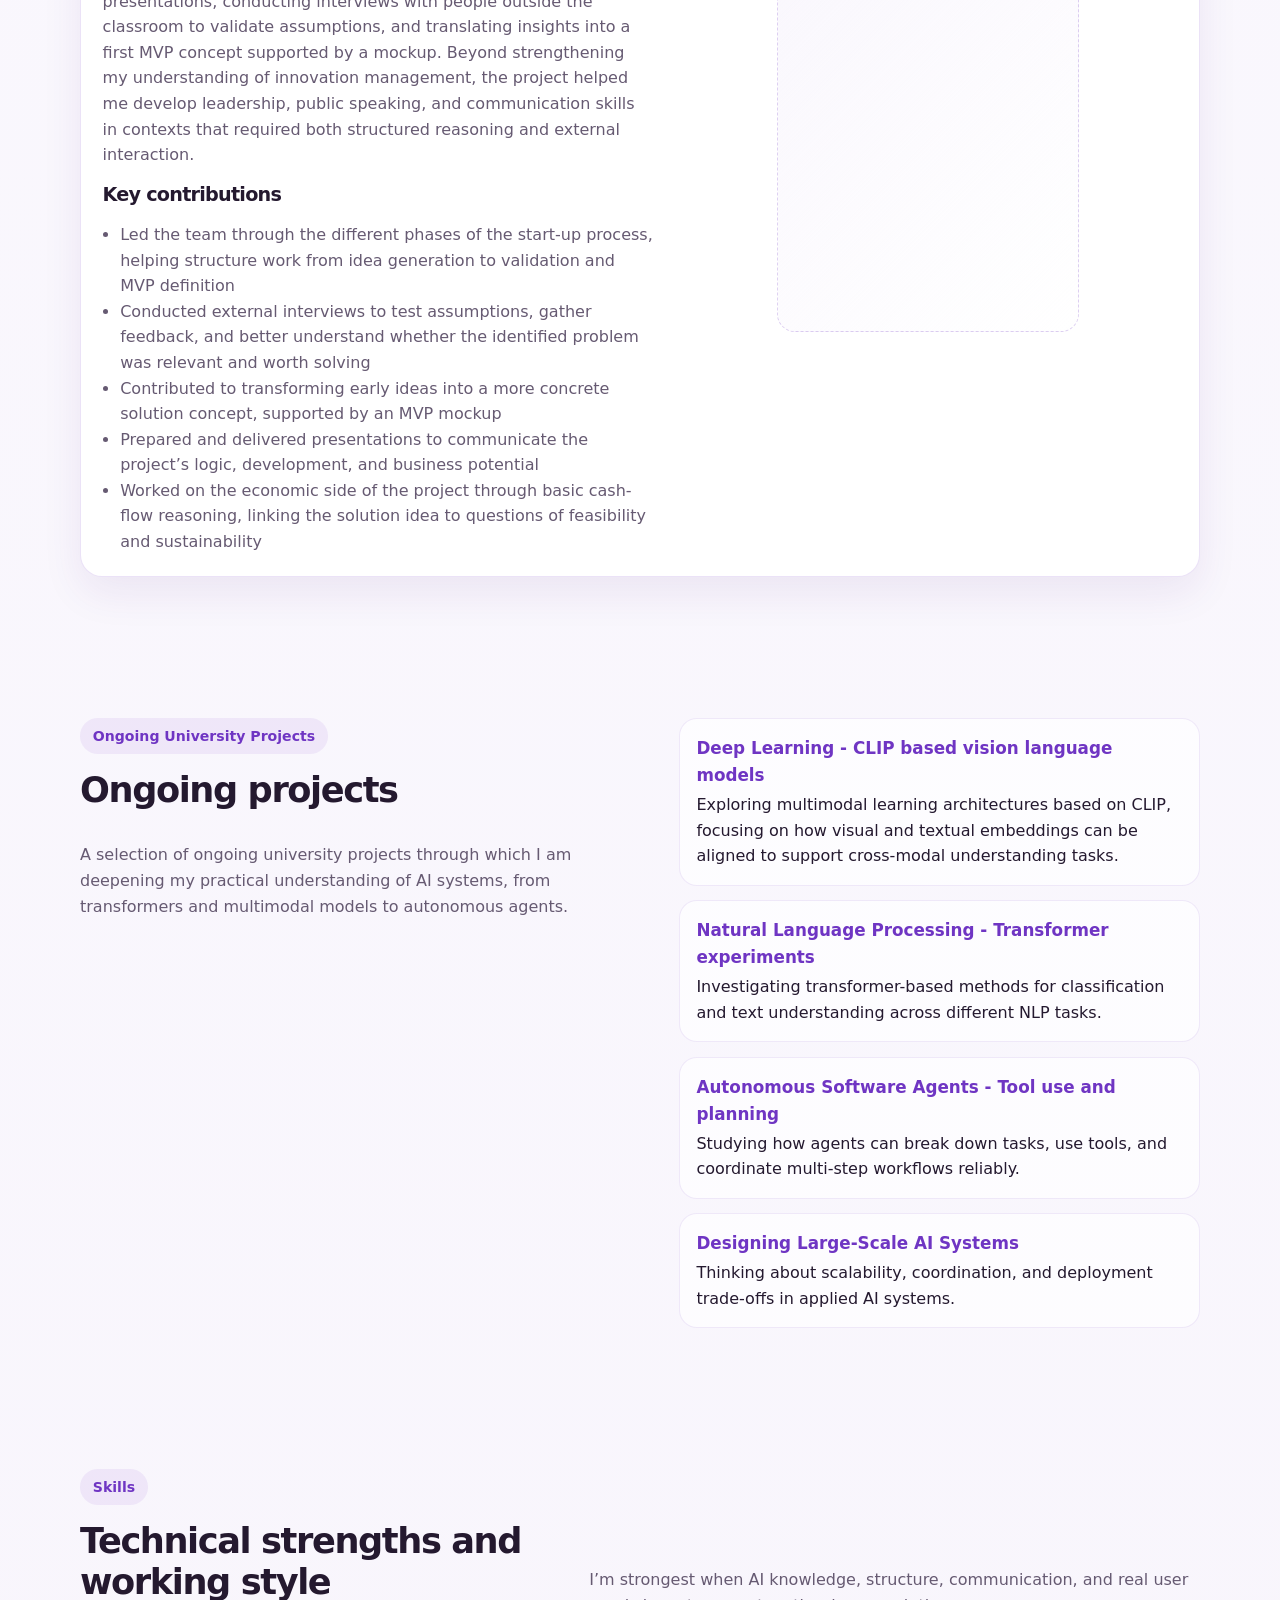
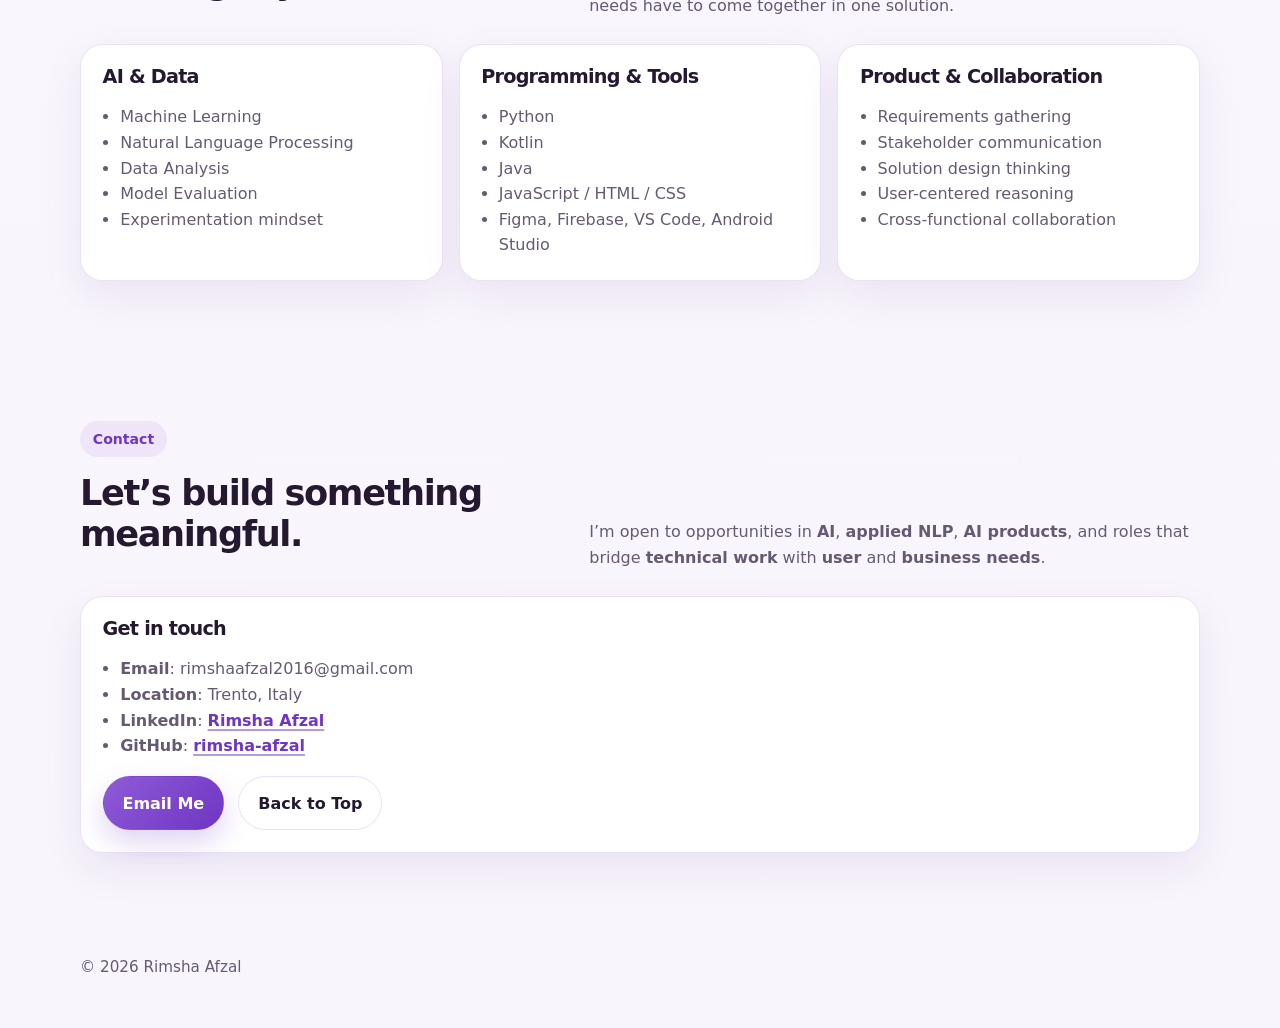
==== commit a8c82a24: "Fixed structure" ====
--- a/index.html
+++ b/index.html
@@ -110,6 +110,45 @@
 
     .hero {
       padding: 5.2rem 0 3.6rem;
+      background:
+        radial-gradient(circle at 50% 40%, rgba(255, 255, 255, 0.82) 0%, rgba(255, 255, 255, 0.42) 18%, transparent 42%),
+        radial-gradient(circle at 18% 18%, rgba(191, 133, 255, 0.42) 0%, rgba(191, 133, 255, 0.18) 22%, transparent 48%),
+        radial-gradient(circle at 52% 24%, rgba(255, 214, 153, 0.52) 0%, rgba(255, 214, 153, 0.22) 18%, transparent 44%),
+        radial-gradient(circle at 82% 20%, rgba(201, 157, 255, 0.42) 0%, rgba(201, 157, 255, 0.16) 20%, transparent 46%),
+        radial-gradient(circle at 48% 72%, rgba(150, 145, 255, 0.30) 0%, rgba(150, 145, 255, 0.12) 18%, transparent 42%);
+    }
+
+    .hero > .container:first-of-type {
+      width: 100%;
+      max-width: none;
+      padding: 0;
+    }
+
+    .hero-box {
+      width: 100%;
+      min-height: 100vh;
+      display: flex;
+      align-items: center;
+      justify-content: center;
+      text-align: center;
+      background: transparent;
+      border: 0;
+      box-shadow: none;
+      padding: 2rem 1rem;
+    }
+
+    .hero-box h1 {
+      margin: 0;
+      max-width: 12ch;
+      font-size: clamp(2.5rem, 7vw, 6rem);
+      line-height: 0.95;
+    }
+
+    .hero-layout {
+      display: grid;
+      align-items: center;
+      gap: 2rem;
+      background: transparent;
     }
 
     .hero-grid {
@@ -131,8 +170,8 @@
     }
 
     h1, h2, h3 { line-height: 1.15; margin: 0 0 1rem; letter-spacing: -0.04em; }
-    h1 { font-size: clamp(2.6rem, 6vw, 4.5rem); }
-    h2 { font-size: clamp(1.8rem, 4vw, 2.8rem); }
+    h1 { font-size: clamp(2rem, 5vw, 3.5rem); }
+    h2 { font-size: clamp(1.4rem, 3.5vw, 2.2rem); }
     h3 { font-size: 1.2rem; }
 
     .lead {
@@ -156,11 +195,18 @@
       box-shadow: var(--shadow);
     }
 
+    .stats-wrapper {
+      flex: 1;
+      overflow-y: auto;
+    }
+
     .stats {
-      display: grid;
-      grid-template-columns: repeat(2, 1fr);
+      display: flex;
+      flex-direction: column;
       gap: 0.9rem;
       margin-top: 1rem;
+      height: 550px;
+      overflow-y: auto;
     }
 
     .stat {
@@ -179,7 +225,7 @@
 
     .section-heading {
       display: flex;
-      align-items: end;
+      align-items: flex-end;
       justify-content: space-between;
       gap: 1rem;
       margin-bottom: 1.6rem;
@@ -189,6 +235,39 @@
       color: var(--muted);
       max-width: 60ch;
       margin: 0;
+    }
+
+    .projects-layout {
+      display: grid;
+      grid-template-columns: minmax(0, 1.05fr) minmax(320px, 0.95fr);
+      gap: 1.5rem;
+      align-items: start;
+    }
+
+    .projects-intro .section-heading {
+      flex-direction: column;
+      align-items: start;
+      margin-bottom: 0;
+    }
+
+    .projects-intro .section-heading p {
+      max-width: 65ch;
+    }
+
+    .projects-list {
+      margin: 0;
+      display: flex;
+      flex-direction: column;
+      gap: 0.9rem;
+    }
+
+    .projects-list .stat {
+      margin: 0;
+      height: auto;
+    }
+
+    .projects-list .stat strong {
+      font-size: 1.05rem;
     }
 
     .grid-2 {
@@ -205,18 +284,57 @@
       box-shadow: var(--shadow);
     }
 
+    .project-card {
+      margin-bottom: 1.2rem;
+    }
+
     .about-list, .skill-list, .project-list, .contact-list {
       margin: 0;
       padding-left: 1.1rem;
     }
 
+    .contact-list a {
+      color: var(--primary-dark);
+      text-decoration: underline;
+      text-decoration-color: rgba(111, 53, 195, 0.5);
+      text-underline-offset: 0.18em;
+      text-decoration-thickness: 2px;
+      font-weight: 700;
+      transition: color 0.2s ease, text-decoration-color 0.2s ease;
+    }
+
+    .contact-list a:hover {
+      color: #4f2397;
+      text-decoration-color: #4f2397;
+    }
+
     .muted { color: var(--muted); }
 
     .project {
-      display: grid;
-      grid-template-columns: 1.1fr 0.9fr;
+      display: flex;
+      flex-direction: column;
       gap: 1.25rem;
       align-items: start;
+    }
+
+    .figma-project {
+      display: grid;
+      grid-template-columns: minmax(0, 1.05fr) minmax(360px, 0.95fr);
+      gap: 1.5rem;
+      align-items: start;
+    }
+
+    .figma-project > div:last-child {
+      width: 100%;
+      display: flex;
+      flex-direction: column;
+      align-items: center;
+    }
+
+    .figma-project > div:last-child h3 {
+      align-self: center;
+      text-align: center;
+      width: 100%;
     }
 
     .project-meta {
@@ -259,6 +377,20 @@
       font-weight: 600;
     }
 
+    .proof-embed {
+      padding: 0;
+      min-height: 520px;
+      overflow: hidden;
+    }
+
+    .proof-embed iframe {
+      width: 100%;
+      height: 100%;
+      min-height: 520px;
+      border: 0;
+      display: block;
+    }
+
     .skills-grid {
       display: grid;
       grid-template-columns: repeat(3, minmax(0, 1fr));
@@ -281,9 +413,11 @@
     @media (max-width: 900px) {
       .hero-grid,
       .project,
+      .figma-project,
       .contact-card,
       .grid-2,
-      .skills-grid {
+      .skills-grid,
+      .projects-layout {
         grid-template-columns: 1fr;
       }
 
@@ -291,14 +425,26 @@
         flex-direction: column;
         align-items: start;
       }
+
+      .projects-list {
+        gap: 0.75rem;
+      }
     }
 
     @media (max-width: 620px) {
       nav { flex-direction: column; align-items: start; gap: 0.8rem; }
       .nav-links { gap: 0.85rem; }
-      .stats, .proof-grid { grid-template-columns: 1fr; }
+      .proof-grid { grid-template-columns: 1fr; }
       section { padding: 3.4rem 0; }
       .hero { padding-top: 4rem; }
+      .hero-box {
+        min-height: 100vh;
+        padding: 1.5rem 1rem;
+      }
+      .proof-embed,
+      .proof-embed iframe {
+        min-height: 430px;
+      }
     }
   </style>
 </head>
@@ -319,47 +465,57 @@
 
   <main id="top">
     <section class="hero">
+      
+      <div class="container">
+        <div class="hero-box">
+          <h1>RIMSHA AFZAL</h1>
+        </div>
+      </div>
+    
+
       <div class="container hero-grid">
         <div>
-          <div class="eyebrow">AI Portfolio • GitHub Pages Ready</div>
-          <h1>Master's Student in Artificial Intelligence Systems | AI, NLP & User-Centered Solution Design.</h1>
+          <h1>Master's student in artificial intelligence systems, AI, NLP, and user-centered solution design</h1>
           <p class="lead">
-            I am <strong>Rimsha Afzal</strong>, a Computer Science graduate and current Master’s student in Artificial Intelligence at the University of Trento. 
-            With a background that combines technical experimentation, AI learning, and user-centered design. 
+            I am <strong>Rimsha Afzal</strong>, a computer science graduate and current Master's student in Artificial Intelligence at the University of Trento.
+            My background combines technical experimentation, AI learning, and user-centered design.
             My experience ranges from UI/UX work and stakeholder interviews to an NLP thesis on transformer-based urgency detection in financial complaints.
-             I like working on real problems, understanding user needs, and turning them into structured requirements. 
-             </p>
+            I like working on real problems, understanding user needs, and turning them into structured requirements.
+          </p>
           <p class="lead">
-            I am currently expanding my skills in <strong>machine learning</strong> , <strong>natural language processing</strong>, <strong>deep learning</strong> and <strong>autonomous software agents</strong>.
+            I am currently expanding my skills in <strong>machine learning</strong>, <strong>natural language processing</strong>, <strong>deep learning</strong>, and <strong>autonomous software agents</strong>.
           </p>
           <div class="hero-actions">
             <a class="btn btn-primary" href="#projects">View Projects</a>
             <a class="btn btn-secondary" href="#contact">Get in Touch</a>
-            <a class="btn btn-secondary" href="/cv.pdf" target="_blank" rel="noopener">Scarica CV PDF</a>
+            <a class="btn btn-secondary" href="/cv.pdf" target="_blank" rel="noopener">Download CV</a>
           </div>
         </div>
 
         <aside class="hero-card">
           <h3>What I bring</h3>
           <p class="muted">A mix of AI studies, stakeholder-facing thinking, technical curiosity, and a strong interest in practical machine learning.</p>
-          <div class="stats">
-            <div class="stat">
-              <strong>AI and NLP Foundation</strong>
-              <span>Hands-on experience with data preprocessing, transformer-based models fine-tuning, sentiment analysis, cross-validation and model evaluation through Bachelor's Thesis</span>
-            </div>
-            <div class="stat">
-              <strong>Problem Framing and Requirements Translation</strong>
-              <span>Ability to analyze problems, gather needs through stakeholder interviews and questionnaires, and translate insights into structured requirements and solution ideas</span>
-            </div>
-            <div class="stat">
-              <strong>UI/UX & Prototyping</strong>
-              <span>Strong foundation in wireframing, mockups, and interface design using tools such as Figma and Framer, with a focus on usability and clarity</span>
-            </div>
-            <div class="stat">
-              <strong>Growth mindset in AI</strong>
-              <span>Currently building deeper expertise in machine learning, NLP, deep learning, and autonomous agents, with a strong interest in applying AI to real-world products and workflows</span>
-            </div>
-          </div>
+          <div class="stats-wrapper">
+            <div class="stats">
+              <div class="stat">
+                <strong>AI and NLP Foundation</strong>
+                <span>Hands-on experience with data preprocessing, transformer-based models fine-tuning, sentiment analysis, cross-validation and model evaluation through Bachelor's Thesis.</span>
+              </div>
+              <div class="stat">
+                <strong>Problem Framing and Requirements Translation</strong>
+                <span>Ability to analyze problems, gather needs through stakeholder interviews and questionnaires, and translate insights into structured requirements and solution ideas.</span>
+              </div>
+              <div class="stat">
+                <strong>UI/UX & Prototyping</strong>
+                <span>Strong foundation in wireframing, mockups, and interface design using tools such as Figma and Framer, with a focus on usability and clarity.</span>
+              </div>
+              <div class="stat">
+                <strong>Growth mindset in AI</strong>
+                <span>Currently building deeper expertise in machine learning, NLP, deep learning, and autonomous agents, with a strong interest in applying AI to real-world products and workflows.</span>
+              </div>
+            </div>
+          </div>
+          
         </aside>
       </div>
     </section>
@@ -369,24 +525,22 @@
         <div class="section-heading">
           <div>
             <div class="eyebrow">About</div>
-            <h2>Not just code — combining AI, Design, and Problem Solving.</h2>
+            <h2>Combining AI, design, and problem solving</h2>
           </div>
           <p>
-            I’m also naturally extroverted and comfortable in stakeholder-facing contexts, which is why I’m drawn not only to programming but also to AI consulting, product ownership, and AI solution design.
+            I am comfortable in stakeholder-facing contexts, which is why I am drawn not only to programming but also to <strong>AI consulting</strong>, <strong>product ownership</strong>, and <strong>AI solution design</strong>.
           </p>
         </div>
 
         <div class="grid-2">
           <article class="card">
             <h3>Profile</h3>
-            <p class="muted">
-              <ul class="about list muted">
-                <li>Master's in Artificial Intelligence Systems - University of Trento</li>
-                <li>Bachelor's Degree in Computer Science - Univeristy of Trento</li>
-                <li>NLP thesis on transformer-based complaint classification and urgency detection</li>
-                <li>Internship in UI/UX and product design - OpenMove</li>
-              </ul>
-            </p>
+            <ul class="about-list muted">
+              <li>Master's in Artificial Intelligence Systems - University of Trento</li>
+              <li>Bachelor's Degree in Computer Science - University of Trento</li>
+              <li>NLP thesis on transformer-based complaint classification and urgency detection</li>
+              <li>Internship in UI/UX and product design - OpenMove</li>
+            </ul>
           </article>
 
           <article class="card">
@@ -406,14 +560,14 @@
         <div class="section-heading">
           <div>
             <div class="eyebrow">Projects</div>
-            <h2>Selected work</h2>
+            <h2>Featured projects</h2>
           </div>
           <p>
-            A few projects that show how I think: from AI experimentation and NLP pipelines to user-centered interface work and mobile application design.
+            A selection of completed projects that show how I think, from AI experimentation and NLP pipelines to user-centered interface work and mobile application design.
           </p>
         </div>
 
-        <article class="card project" style="margin-bottom: 1.2rem;">
+        <article class="card project project-card figma-project">
           <div>
             <h3>Designing and Evaluating Transformer-Based Pipelines for Urgency Detection in Financial Product Complaints</h3>
             <div class="project-meta">
@@ -432,12 +586,12 @@
               The project emphasized not only model performance but also pipeline structure, evaluation logic, and the practical applicability of NLP systems in complaint-management contexts.
              </p>
             <ul class="project-list muted">
-              <li>Data preprocessing - cleaned and split the complaint dataset into training and test sets</li>
-              <li>Text representation - tokenized complaints texts using BERT tokenizers</li>
-              <li>Complaint classification - fine-tuned BERT and FinBERT models to predict complaint types</li>
-              <li>Model experimentation - ran training jobs on an HPC cluster using SLURM</li>
-              <li>Sentiment analysis - compared multiple transformer models (FinBERT-tone, Twitter RoBERTa, multilingual BERT, DistilRoBERTa)</li>
-              <li>Urgency Estimation - combined classification outputs and sentiment scores to derive an urgency metric</li>
+              <li><strong>Data preprocessing</strong> - cleaned and split the complaint dataset into training and test sets</li>
+              <li><strong>Text representation</strong> - tokenized complaints texts using BERT tokenizers</li>
+              <li><strong>Complaint classification</strong> - fine-tuned BERT and FinBERT models to predict complaint types</li>
+              <li><strong>Model experimentation</strong> - ran training jobs on an HPC cluster using SLURM</li>
+              <li><strong>Sentiment analysis</strong> - compared multiple transformer models (FinBERT-tone, Twitter RoBERTa, multilingual BERT, DistilRoBERTa)</li>
+              <li><strong>Urgency Estimation</strong> - combined classification outputs and sentiment scores to derive an urgency metric</li>
             </ul>
           </div>
           <div>
@@ -448,7 +602,7 @@
           </div>
         </article>
 
-        <article class="card project" style="margin-bottom: 1.2rem;">
+        <article class="card project project-card figma-project">
           <div>
             <h3>OpenMove Internship</h3>
             <div class="project-meta">
@@ -458,57 +612,100 @@
               <span class="tag">Kotlin</span>
             </div>
             <p class="muted">
-              During my internship at OpenMove in Trento, I worked on digital mobility solutions with a strong focus on understanding user needs and translating them into interface and functional choices.
+            During my internship at OpenMove in Trento, I worked on the early design of a customer-care handling solution within the broader context of digital mobility services. 
+            The project focused on understanding operational needs and translating them into interface logic, user flows, and functional design choices. 
+            Starting from stakeholder interviews, I explored the main pain points of the existing process and used those insights to shape mockups and interactive prototypes in Figma.
+            The experience strengthened my interest in the early stages of software development, where problem understanding, requirement translation, and solution design play a central role.          
             </p>
+            <h3>Key Contributions</h3>
             <ul class="project-list muted">
-              <li>Conducted stakeholder interviews to clarify requirements</li>
-              <li>Translated needs into interface logic and functional design choices</li>
-              <li>Created Figma mockups and interactive prototypes</li>
-              <li>Collaborated with designers and developers to support implementation</li>
+              <li>Investigated the problem space through stakeholder interviews, collecting information on workflow pain points, operational needs, and expectations for the future interface</li>
+              <li>Structured qualitative input into design requirements, identifying which needs had to be reflected in navigation flows, screen logic, and key interface elements</li>
+              <li>Designed Figma mockups and an interactive prototype to translate early requirements into a tangible solution concept</li>
+              <li>Defined interface choices not only from a visual perspective, but also in relation to usability, clarity of actions, and support for the underlying customer-care process</li>
             </ul>
           </div>
           <div>
             <h3>Proof of work</h3>
-            <div class="proof-grid">
-              <div class="proof">Insert Figma mockup</div>
-              <div class="proof">Insert prototype flow</div>
-              <div class="proof">Insert UI screen</div>
-              <div class="proof">Insert requirement → design example</div>
+            <div class="proof proof-embed">
+              <iframe
+                title="OpenMove prototype"
+                src="https://www.figma.com/embed?embed_host=share&url=https%3A%2F%2Fwww.figma.com%2Fproto%2F2WomZlc21WDT9HHEcZoKUj%2FCustomer-Service%3Fnode-id%3D0-1%26t%3DLDvB04jBcInx0nQl-1"
+                allowfullscreen>
+              </iframe>
             </div>
           </div>
         </article>
 
-        <article class="card project">
-          <div>
-            <h3>Friendly Routes App</h3>
-            <div class="project-meta">
-              <span class="tag">Android App</span>
-              <span class="tag">Kotlin</span>
-              <span class="tag">Firebase</span>
-              <span class="tag">Usability</span>
-            </div>
+        <article class="card project figma-project">
+          <div>
+            <h3>Start-up Lab - From idea validation to MVP design</h3>
             <p class="muted">
-              Academic mobile app project aimed at simplifying travel planning through a clear, user-friendly experience. I contributed to both the app structure and the design logic behind the interface.
+              During the Start-up Lab at the School of Innovation in Trento, I worked in a team-based project focused on the early stages of start-up creation, from idea generation to problem validation, MVP definition, and basic cash-flow analysis. 
+              As team leader, I coordinated the group’s work across different phases of the project and contributed to shaping both the problem framing and the solution direction. 
+              The experience involved developing presentations, conducting interviews with people outside the classroom to validate assumptions, and translating insights into a first MVP concept supported by a mockup. 
+              Beyond strengthening my understanding of innovation management, the project helped me develop leadership, public speaking, and communication skills in contexts that required both structured reasoning and external interaction.
             </p>
+            <h3>Key contributions</h3>
             <ul class="project-list muted">
-              <li>Worked on design and development of an Android application</li>
-              <li>Used Kotlin and Firebase for core implementation</li>
-              <li>Focused on usability, clarity, and intuitive interactions</li>
+              <li>Led the team through the different phases of the start-up process, helping structure work from idea generation to validation and MVP definition</li>
+              <li>Conducted external interviews to test assumptions, gather feedback, and better understand whether the identified problem was relevant and worth solving</li>
+              <li>Contributed to transforming early ideas into a more concrete solution concept, supported by an MVP mockup</li>
+              <li>Prepared and delivered presentations to communicate the project’s logic, development, and business potential</li>
+              <li>Worked on the economic side of the project through basic cash-flow reasoning, linking the solution idea to questions of feasibility and sustainability</li>
             </ul>
           </div>
           <div>
             <h3>Proof of work</h3>
-            <div class="proof-grid">
-              <div class="proof">Insert Android mockup</div>
-              <div class="proof">Insert app screenshot</div>
-              <div class="proof">Insert user flow</div>
-              <div class="proof">Insert feature overview</div>
+            <div class="proof proof-embed">
+              <iframe
+                title="MVP prototype"
+                src="https://www.figma.com/embed?embed_host=share&url=https%3A%2F%2Fwww.figma.com%2Fproto%2Fn5NnyaraeGJjT2q2Hwbrxx%2FRoutely-MVP%3Fnode-id%3D1-4%26p%3Df%26t%3DBHfzEHr03QXgZUJu-1%26scaling%3Dscale-down%26content-scaling%3Dfixed%26page-id%3D0%253A1%26starting-point-node-id%3D1%253A4"
+                allowfullscreen>
+              </iframe>
             </div>
           </div>
         </article>
       </div>
     </section>
 
+    <section class="projects">
+      <div class="container">
+        <div class="projects-layout">
+          <div class="projects-intro">
+            <div class="section-heading">
+              <div>
+                <div class="eyebrow">Ongoing University Projects</div>
+                <h2>Ongoing projects</h2>
+              </div>
+              <p>
+                A selection of ongoing university projects through which I am deepening my practical understanding of AI systems, from transformers and multimodal models to autonomous agents.
+              </p>
+            </div>
+          </div>
+
+          <div class="projects-list">
+            <div class="stat">
+              <strong>Deep Learning - CLIP based vision language models</strong>
+              <span>Exploring multimodal learning architectures based on CLIP, focusing on how visual and textual embeddings can be aligned to support cross-modal understanding tasks.</span>
+            </div>
+            <div class="stat">
+              <strong>Natural Language Processing - Transformer experiments</strong>
+              <span>Investigating transformer-based methods for classification and text understanding across different NLP tasks.</span>
+            </div>
+            <div class="stat">
+              <strong>Autonomous Software Agents - Tool use and planning</strong>
+              <span>Studying how agents can break down tasks, use tools, and coordinate multi-step workflows reliably.</span>
+            </div>
+            <div class="stat">
+              <strong>Designing Large-Scale AI Systems</strong>
+              <span>Thinking about scalability, coordination, and deployment trade-offs in applied AI systems.</span>
+            </div>
+          </div>
+        </div>
+
+      </div>
+    </section>
     <section id="skills">
       <div class="container">
         <div class="section-heading">
@@ -539,7 +736,6 @@
               <li>Python</li>
               <li>Kotlin</li>
               <li>Java</li>
-              <li>C++</li>
               <li>JavaScript / HTML / CSS</li>
               <li>Figma, Firebase, VS Code, Android Studio</li>
             </ul>
@@ -567,7 +763,7 @@
             <h2>Let’s build something meaningful.</h2>
           </div>
           <p>
-            I’m open to opportunities in AI, applied NLP, AI products, and roles that bridge technical work with user and business needs.
+            I’m open to opportunities in <strong>AI</strong>, <strong>applied NLP</strong>, <strong>AI products</strong>, and roles that bridge <strong>technical work</strong> with <strong>user</strong> and <strong>business needs</strong>.
           </p>
         </div>
 
@@ -575,10 +771,10 @@
           <div>
             <h3>Get in touch</h3>
             <ul class="contact-list muted">
-              <li>Email: rimshaafzal2016@gmail.com</li>
-              <li>Location: Trento, Italy</li>
-              <li>LinkedIn: <a href="https://www.linkedin.com/in/rimsha-afzal-b0537123b/?lipi=urn%3Ali%3Apage%3Ad_flagship3_profile_view_base_contact_details%3BTbhXtoP0RS6goeD96Ggzjg%3D%3D">Rimsha Afzal</a></li>
-              <li>GitHub: <a href="https://github.com/rimsha-afzal">rimsha-afzal</a></li>
+              <li><strong>Email</strong>: rimshaafzal2016@gmail.com</li>
+              <li><strong>Location</strong>: Trento, Italy</li>
+              <li><strong>LinkedIn</strong>: <a href="https://www.linkedin.com/in/rimsha-afzal-b0537123b/?lipi=urn%3Ali%3Apage%3Ad_flagship3_profile_view_base_contact_details%3BTbhXtoP0RS6goeD96Ggzjg%3D%3D">Rimsha Afzal</a></li>
+              <li><strong>GitHub</strong>: <a href="https://github.com/rimsha-afzal">rimsha-afzal</a></li>
             </ul>
             <div class="hero-actions" style="margin-top: 1.1rem;">
               <a class="btn btn-primary" href="mailto:rimshaafzal2016@gmail.com">Email Me</a>
@@ -588,6 +784,7 @@
         </div>
       </div>
     </section>
+    
   </main>
 
   <footer>
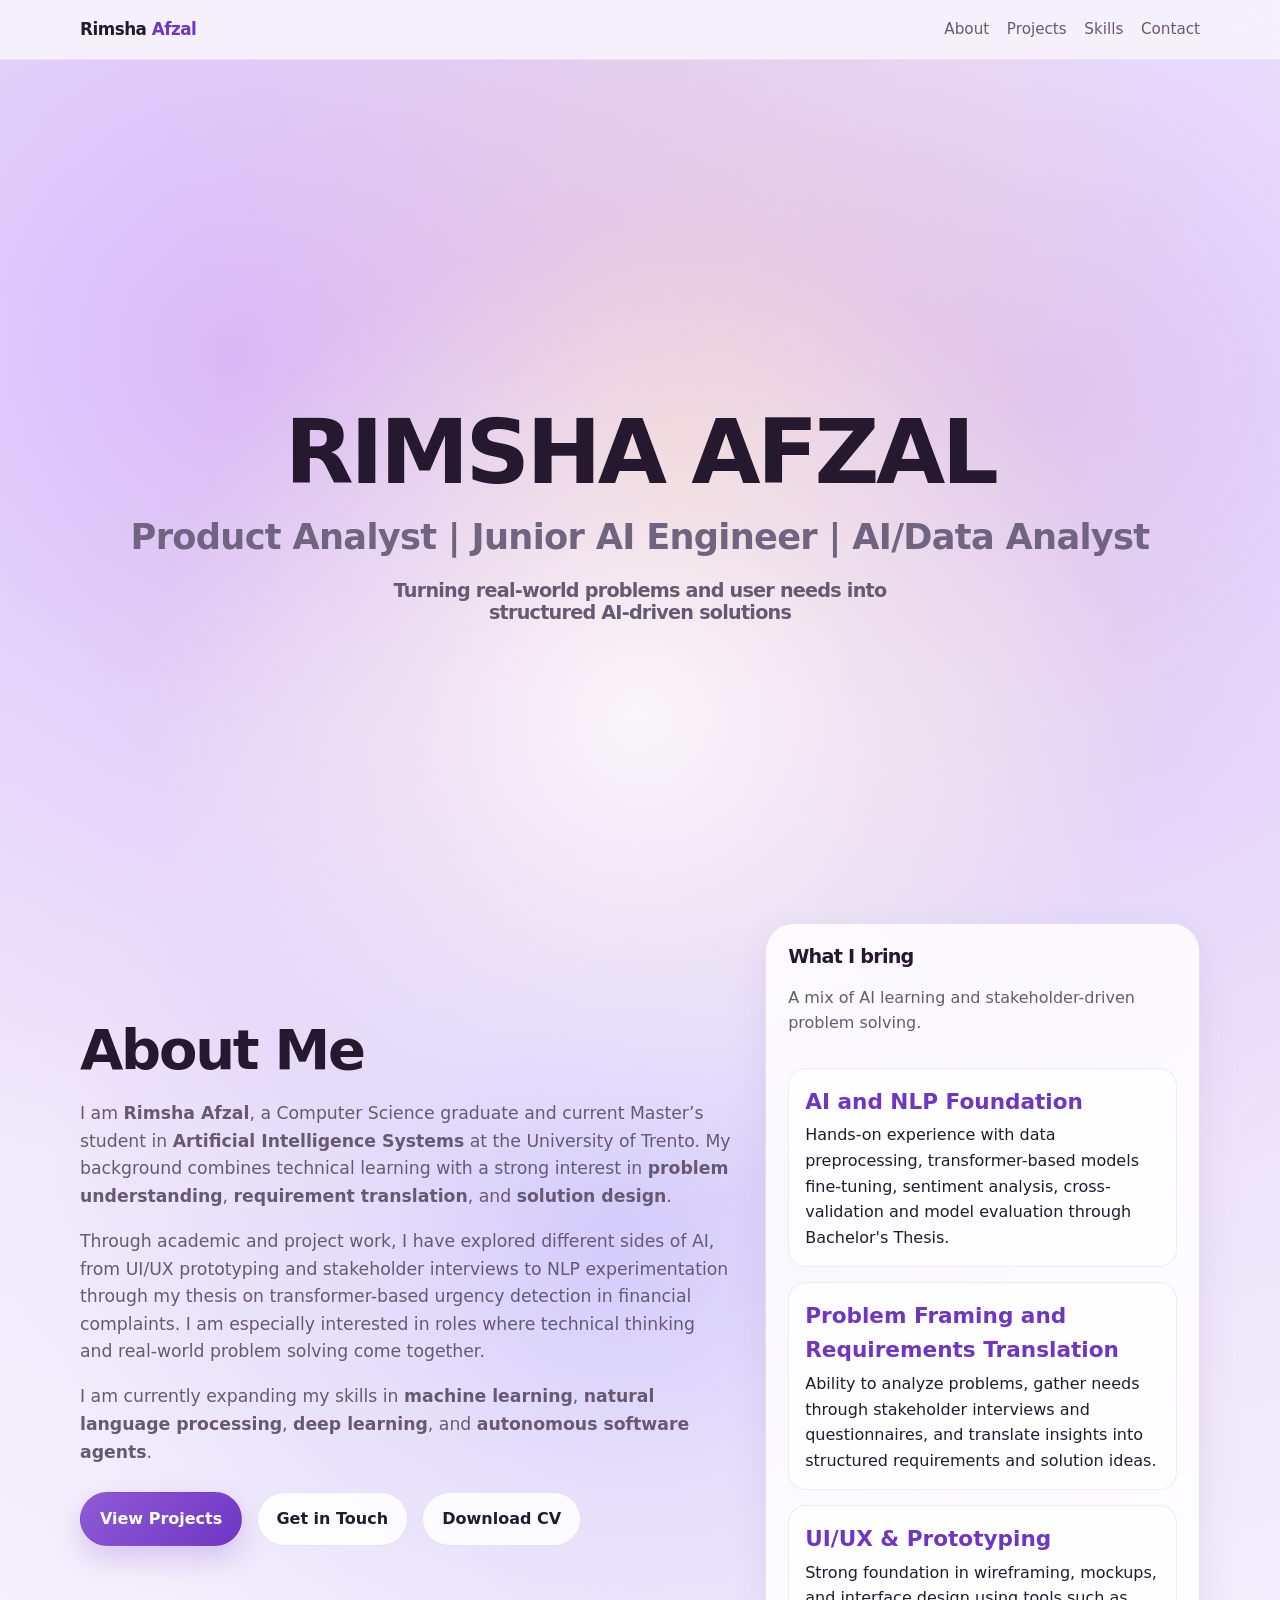
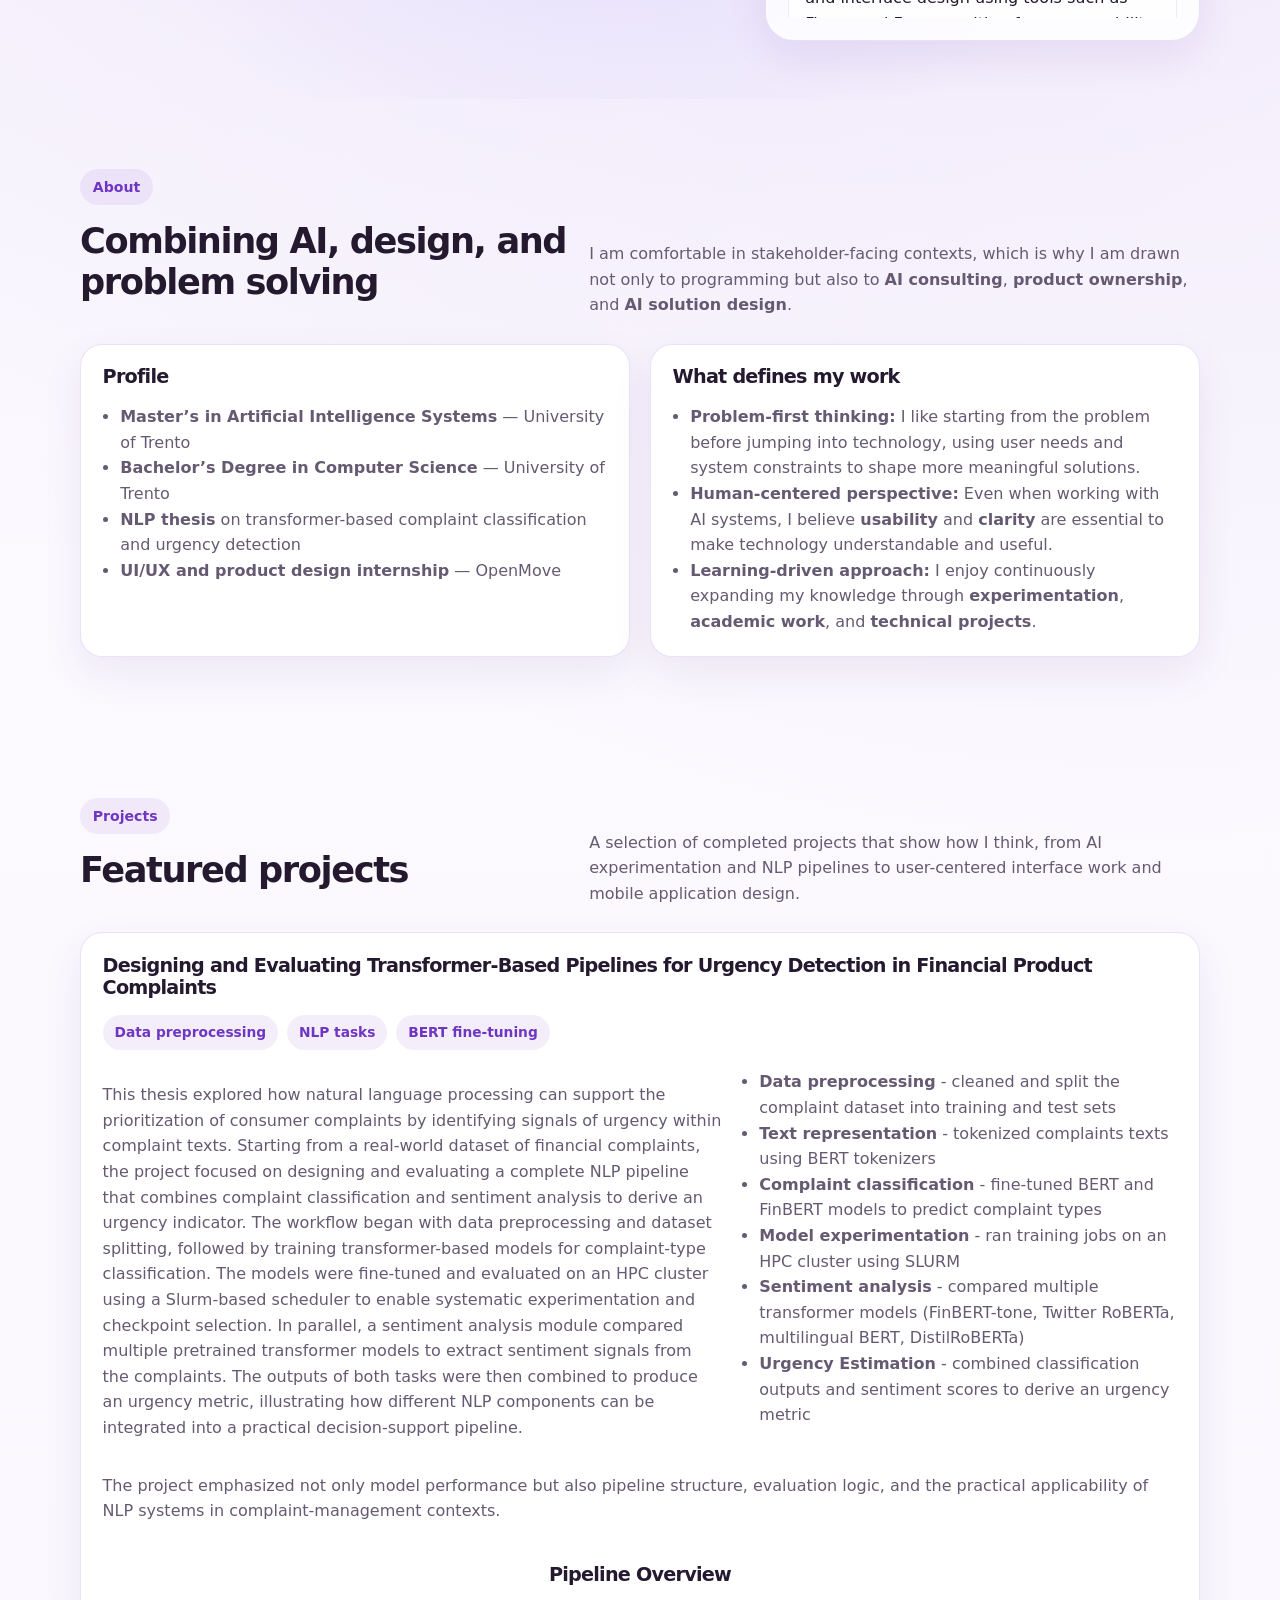
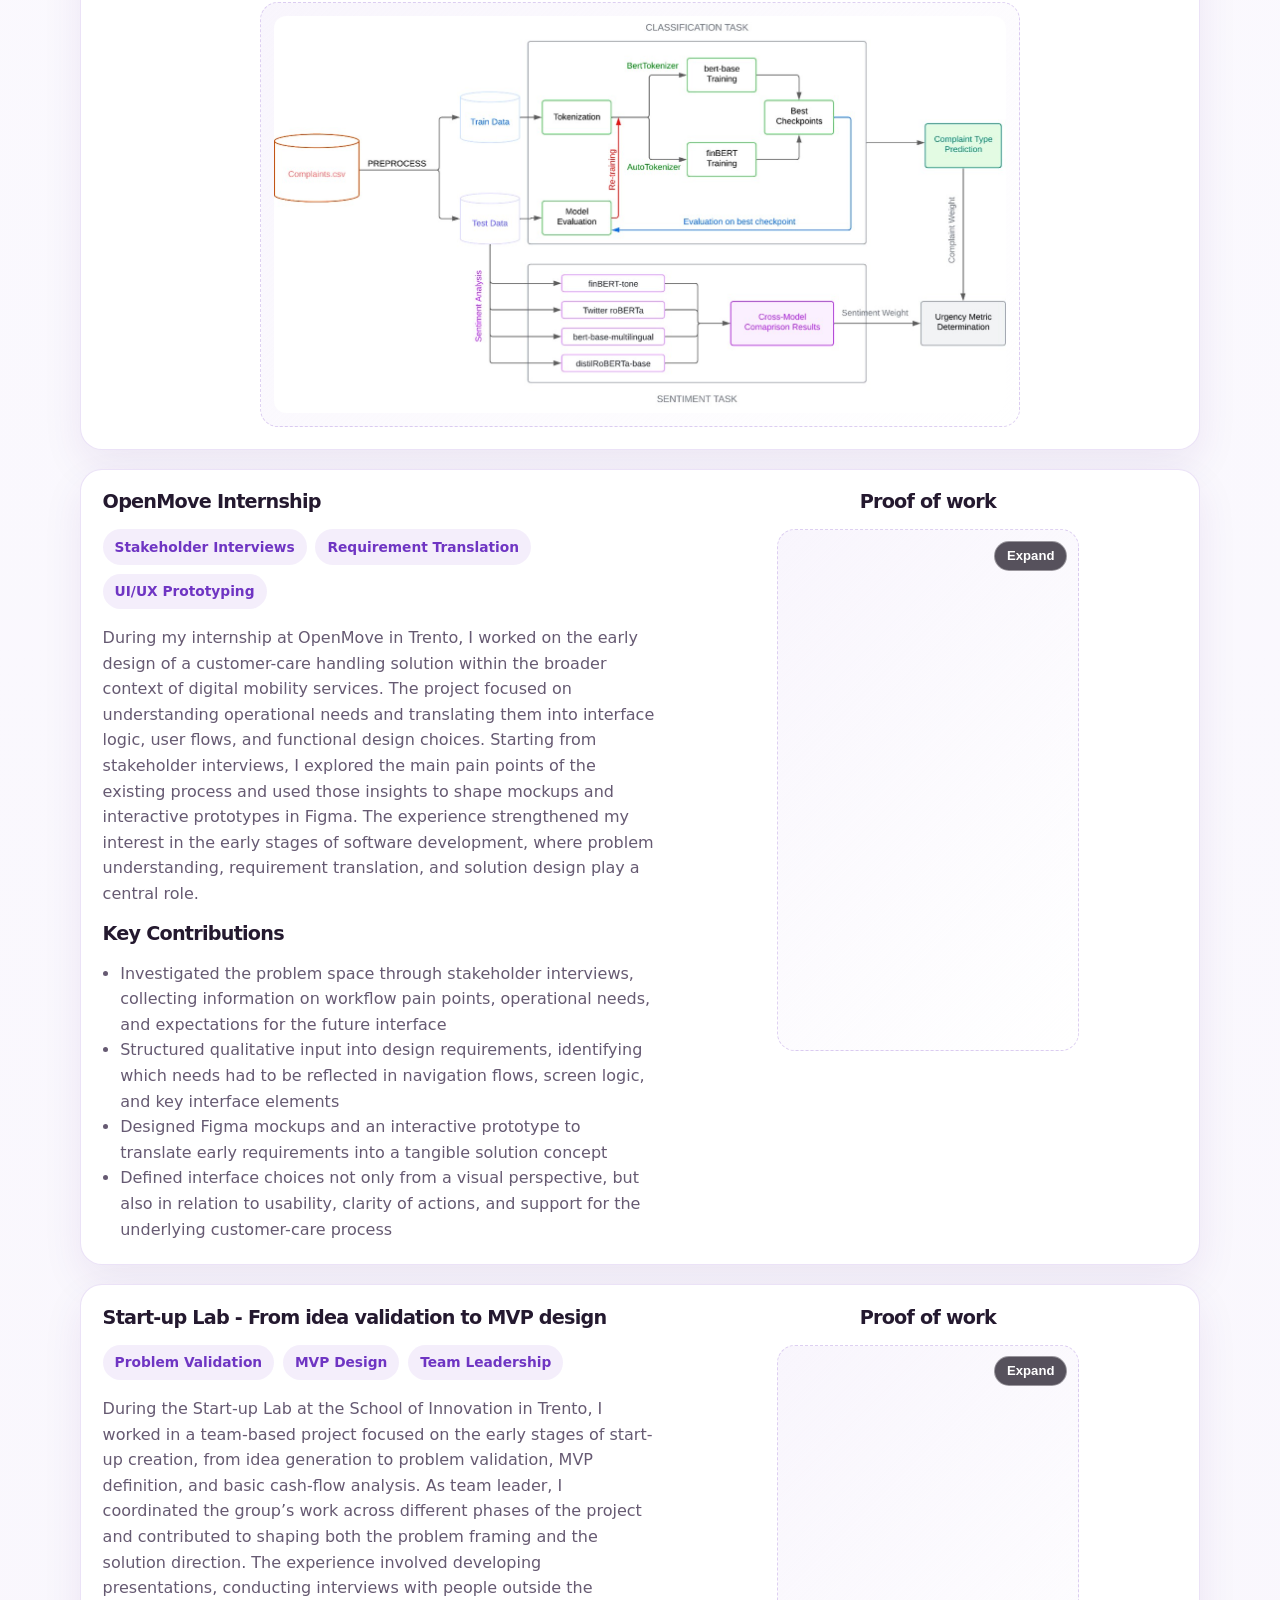
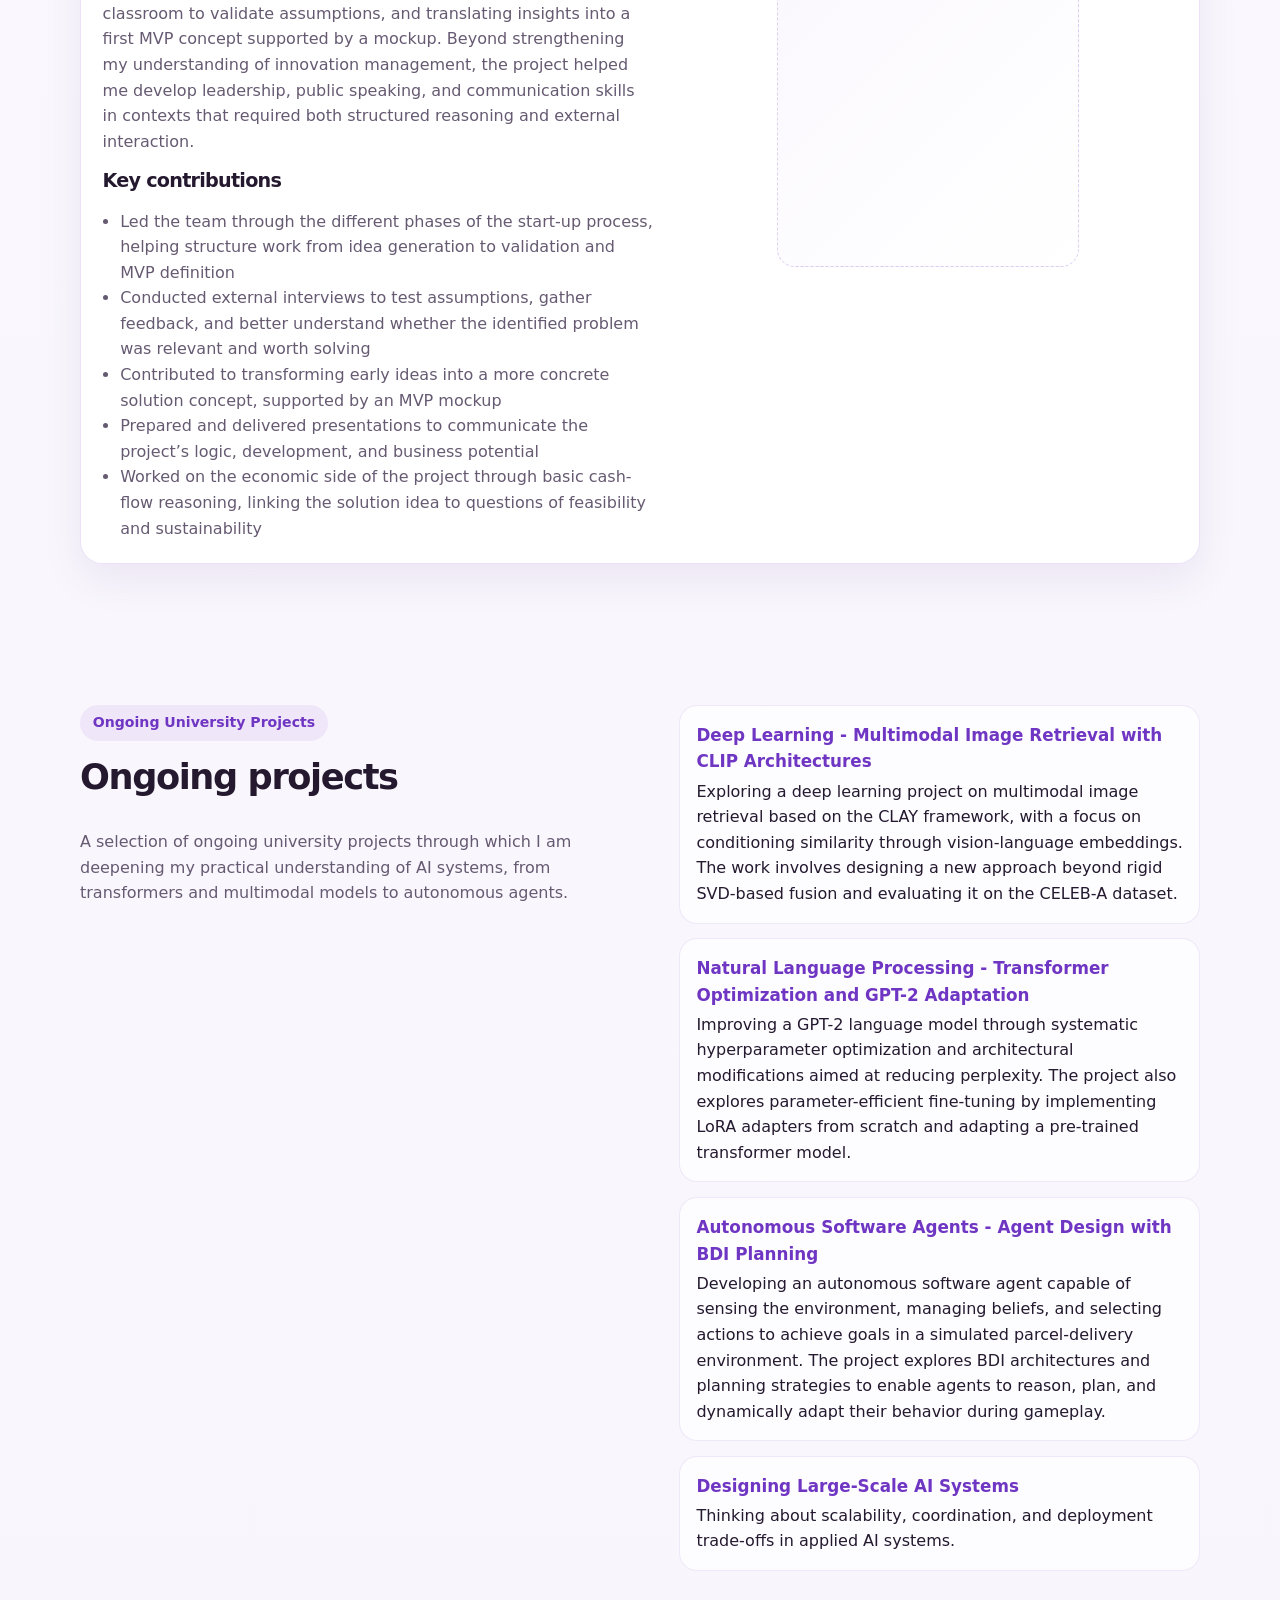
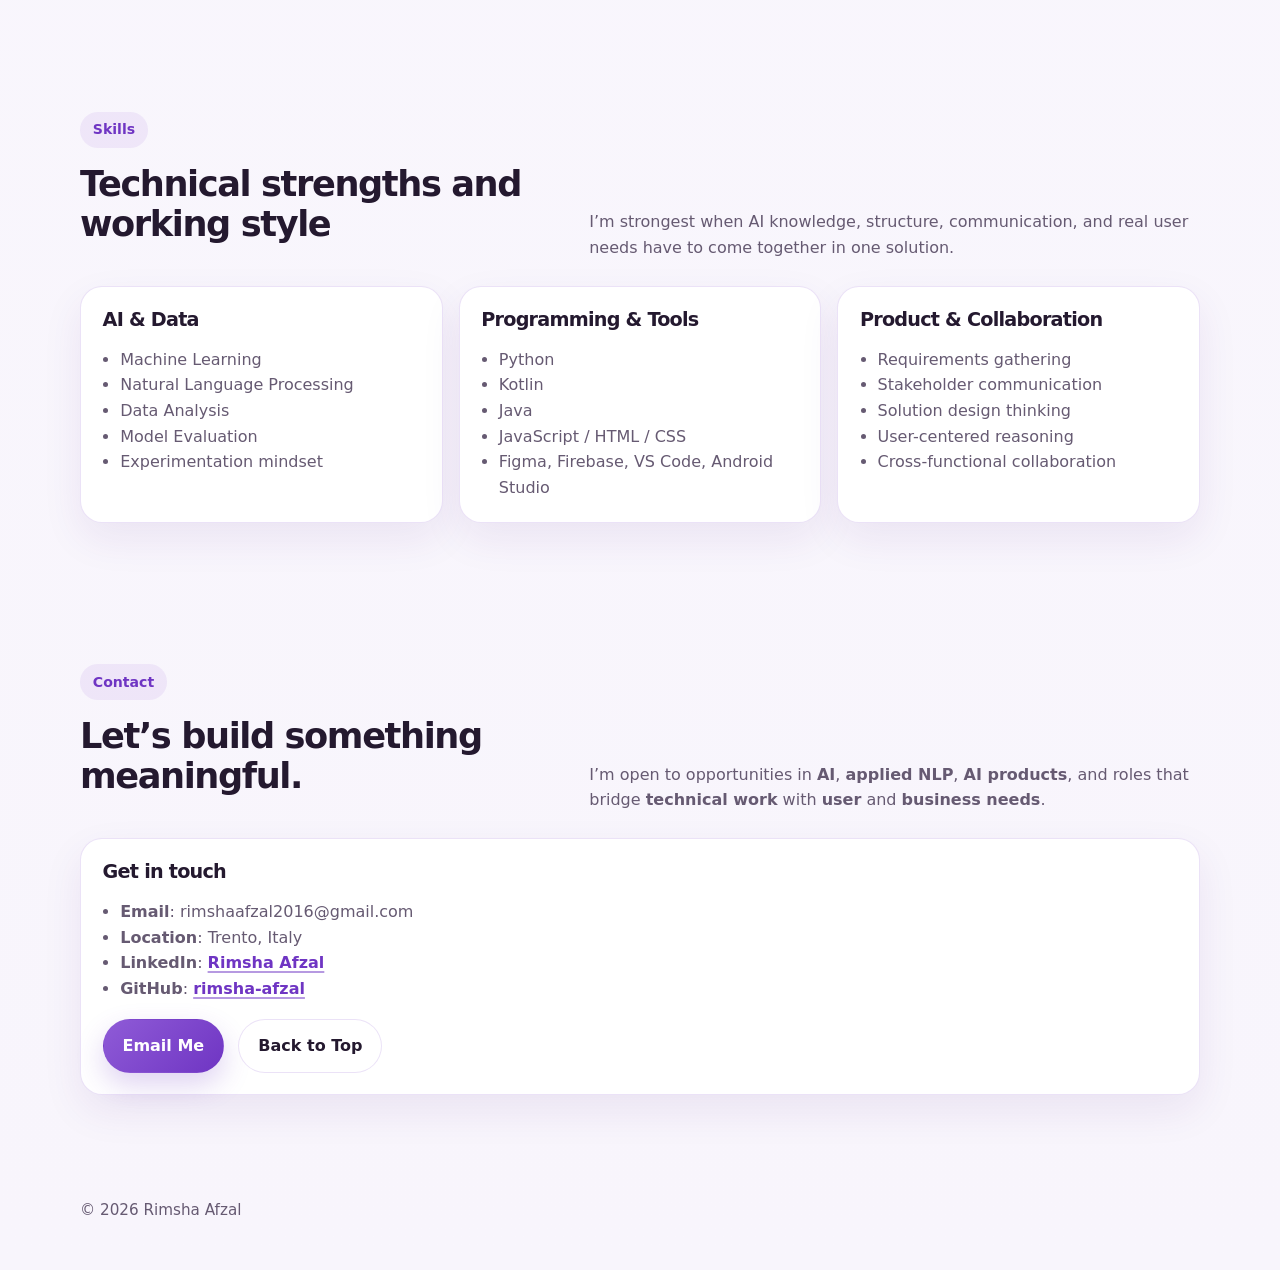
==== commit e0a7adde: "Finalized portfolio" ====
--- a/index.html
+++ b/index.html
@@ -12,6 +12,7 @@
       --surface-strong: #ffffff;
       --text: #24192f;
       --muted: #665a72;
+      --heading-soft: #6f6580;
       --primary: #8f5bd7;
       --primary-dark: #6f35c3;
       --border: rgba(111,53,195,0.14);
@@ -109,7 +110,7 @@
     section { padding: 4.4rem 0; }
 
     .hero {
-      padding: 5.2rem 0 3.6rem;
+      padding: 3.2rem 0 3.6rem;
       background:
         radial-gradient(circle at 50% 40%, rgba(255, 255, 255, 0.82) 0%, rgba(255, 255, 255, 0.42) 18%, transparent 42%),
         radial-gradient(circle at 18% 18%, rgba(191, 133, 255, 0.42) 0%, rgba(191, 133, 255, 0.18) 22%, transparent 48%),
@@ -126,10 +127,12 @@
 
     .hero-box {
       width: 100%;
-      min-height: 100vh;
-      display: flex;
+      min-height: calc(100vh - 5.5rem);
+      display: flex;
+      flex-direction: column;
       align-items: center;
       justify-content: center;
+      gap: 0.4rem;
       text-align: center;
       background: transparent;
       border: 0;
@@ -138,10 +141,26 @@
     }
 
     .hero-box h1 {
-      margin: 0;
+      display: flex;
+      flex-direction: column;
+      align-items: center;
+      margin: 0 0 1rem;
       max-width: 12ch;
       font-size: clamp(2.5rem, 7vw, 6rem);
       line-height: 0.95;
+    }
+
+    .hero-box h2 {
+      margin: 0 0 1rem;
+      color: var(--heading-soft);
+      font-weight: 550;
+      letter-spacing: -0.02em;
+    }
+
+    .hero-box h3 {
+      margin: 0;
+      color: var(--muted);
+      max-width: 42ch;
     }
 
     .hero-layout {
@@ -344,6 +363,29 @@
       margin: 0.7rem 0 1rem;
     }
 
+    .thesis-summary {
+      display: grid;
+      grid-template-columns: minmax(0, 1.35fr) minmax(280px, 0.95fr);
+      gap: 1.25rem;
+      align-items: start;
+    }
+
+    .thesis-content {
+      grid-column: 1 / -1;
+      width: 100%;
+    }
+
+    .thesis-summary .project-list {
+      margin-top: 0.2rem;
+    }
+
+    .thesis-pipeline {
+      grid-column: 1 / -1;
+      width: 100%;
+      max-width: 760px;
+      justify-self: center;
+    }
+
     .tag {
       display: inline-flex;
       align-items: center;
@@ -377,10 +419,104 @@
       font-weight: 600;
     }
 
+    .image-trigger {
+      border: 0;
+      padding: 0;
+      background: transparent;
+      width: 100%;
+      cursor: zoom-in;
+      border-radius: 12px;
+      overflow: hidden;
+    }
+
+    .image-trigger img {
+      width: 100%;
+      height: auto;
+      transition: transform 0.22s ease;
+    }
+
+    .image-trigger:hover img,
+    .image-trigger:focus-visible img {
+      transform: scale(1.02);
+    }
+
+    .image-modal {
+      position: fixed;
+      inset: 0;
+      display: none;
+      align-items: center;
+      justify-content: center;
+      background: rgba(20, 14, 28, 0.78);
+      padding: 1.2rem;
+      z-index: 300;
+    }
+
+    .image-modal.open {
+      display: flex;
+    }
+
+    .image-modal-content {
+      position: relative;
+      width: min(1200px, 96vw);
+      max-height: 92vh;
+      border-radius: 16px;
+      overflow: hidden;
+      border: 1px solid rgba(255, 255, 255, 0.35);
+      box-shadow: 0 24px 52px rgba(0, 0, 0, 0.34);
+      background: #120f17;
+    }
+
+    .image-modal-content img {
+      display: block;
+      width: 100%;
+      height: auto;
+      max-height: 92vh;
+      object-fit: contain;
+    }
+
+    .image-modal-content iframe {
+      display: none;
+      width: 100%;
+      height: min(92vh, 900px);
+      border: 0;
+      background: #ffffff;
+    }
+
+    .image-modal-close {
+      position: absolute;
+      top: 0.55rem;
+      right: 0.55rem;
+      border: 0;
+      background: rgba(14, 10, 18, 0.65);
+      color: #ffffff;
+      font-size: 1.4rem;
+      line-height: 1;
+      width: 2rem;
+      height: 2rem;
+      border-radius: 999px;
+      cursor: pointer;
+    }
+
     .proof-embed {
+      position: relative;
       padding: 0;
       min-height: 520px;
       overflow: hidden;
+    }
+
+    .expand-embed-btn {
+      position: absolute;
+      top: 0.65rem;
+      right: 0.65rem;
+      z-index: 2;
+      border: 1px solid rgba(255, 255, 255, 0.4);
+      border-radius: 999px;
+      padding: 0.4rem 0.75rem;
+      background: rgba(16, 11, 23, 0.7);
+      color: #fff;
+      font-size: 0.82rem;
+      font-weight: 700;
+      cursor: pointer;
     }
 
     .proof-embed iframe {
@@ -428,6 +564,10 @@
 
       .projects-list {
         gap: 0.75rem;
+      }
+
+      .thesis-summary {
+        grid-template-columns: 1fr;
       }
     }
 
@@ -465,22 +605,22 @@
 
   <main id="top">
     <section class="hero">
-      
       <div class="container">
         <div class="hero-box">
           <h1>RIMSHA AFZAL</h1>
+          <h2>Product Analyst | Junior AI Engineer | AI/Data Analyst</h2>
+          <h3>Turning real-world problems and user needs into structured AI-driven solutions</h3>
         </div>
       </div>
-    
 
       <div class="container hero-grid">
         <div>
-          <h1>Master's student in artificial intelligence systems, AI, NLP, and user-centered solution design</h1>
+          <h1>About Me</h1>
           <p class="lead">
-            I am <strong>Rimsha Afzal</strong>, a computer science graduate and current Master's student in Artificial Intelligence at the University of Trento.
-            My background combines technical experimentation, AI learning, and user-centered design.
-            My experience ranges from UI/UX work and stakeholder interviews to an NLP thesis on transformer-based urgency detection in financial complaints.
-            I like working on real problems, understanding user needs, and turning them into structured requirements.
+            I am <strong>Rimsha Afzal</strong>, a Computer Science graduate and current Master’s student in <strong>Artificial Intelligence Systems</strong> at the University of Trento. My background combines technical learning with a strong interest in <strong>problem understanding</strong>, <strong>requirement translation</strong>, and <strong>solution design</strong>.
+          </p>
+          <p class="lead">
+            Through academic and project work, I have explored different sides of AI, from UI/UX prototyping and stakeholder interviews to NLP experimentation through my thesis on transformer-based urgency detection in financial complaints. I am especially interested in roles where technical thinking and real-world problem solving come together.
           </p>
           <p class="lead">
             I am currently expanding my skills in <strong>machine learning</strong>, <strong>natural language processing</strong>, <strong>deep learning</strong>, and <strong>autonomous software agents</strong>.
@@ -494,7 +634,7 @@
 
         <aside class="hero-card">
           <h3>What I bring</h3>
-          <p class="muted">A mix of AI studies, stakeholder-facing thinking, technical curiosity, and a strong interest in practical machine learning.</p>
+          <p class="muted">A mix of AI learning and stakeholder-driven problem solving. </p>
           <div class="stats-wrapper">
             <div class="stats">
               <div class="stat">
@@ -536,19 +676,19 @@
           <article class="card">
             <h3>Profile</h3>
             <ul class="about-list muted">
-              <li>Master's in Artificial Intelligence Systems - University of Trento</li>
-              <li>Bachelor's Degree in Computer Science - University of Trento</li>
-              <li>NLP thesis on transformer-based complaint classification and urgency detection</li>
-              <li>Internship in UI/UX and product design - OpenMove</li>
+              <li><strong>Master’s in Artificial Intelligence Systems</strong> — University of Trento</li>
+              <li><strong>Bachelor’s Degree in Computer Science</strong> — University of Trento</li>
+              <li><strong>NLP thesis</strong> on transformer-based complaint classification and urgency detection</li>
+              <li><strong>UI/UX and product design internship</strong> — OpenMove</li>
             </ul>
           </article>
 
           <article class="card">
             <h3>What defines my work</h3>
             <ul class="about-list muted">
-              <li>Problem-first thinking: starting from the problem before jumping into technology. Understanding user needs and system constraints helps me design more meaningful solutions</li>
-              <li>Human-centered perspective: even when working with AI systems, I believe usability and clarity are fundamental. Interfaces should translate complex technology into understandable tools</li>
-              <li>Learning-driven approach: artificial intelligence evolves rapidly, and I enjoy continuously expanding my knowledge through experimentation, academic work, and technical projects </li>
+              <li><strong>Problem-first thinking:</strong> I like starting from the problem before jumping into technology, using user needs and system constraints to shape more meaningful solutions.</li>
+              <li><strong>Human-centered perspective:</strong> Even when working with AI systems, I believe <strong>usability</strong> and <strong>clarity</strong> are essential to make technology understandable and useful.</li>
+              <li><strong>Learning-driven approach:</strong> I enjoy continuously expanding my knowledge through <strong>experimentation</strong>, <strong>academic work</strong>, and <strong>technical projects</strong>.</li>
             </ul>
           </article>
         </div>
@@ -568,36 +708,40 @@
         </div>
 
         <article class="card project project-card figma-project">
-          <div>
+          <div class="thesis-content">
             <h3>Designing and Evaluating Transformer-Based Pipelines for Urgency Detection in Financial Product Complaints</h3>
             <div class="project-meta">
               <span class="tag">Data preprocessing</span>
               <span class="tag">NLP tasks</span>
               <span class="tag">BERT fine-tuning</span>
             </div>
-            <p class="muted">
-              This thesis explored how natural language processing can support the prioritization of consumer complaints by identifying signals of urgency within complaint texts. 
-              Starting from a real-world dataset of financial complaints, the project focused on designing and evaluating a complete NLP pipeline that combines complaint classification and sentiment analysis to derive an urgency indicator.
-              The workflow began with data preprocessing and dataset splitting, followed by training transformer-based models for complaint-type classification. The models were fine-tuned and evaluated on an HPC cluster using a Slurm-based 
-              scheduler to enable systematic experimentation and checkpoint selection. In parallel, a sentiment analysis module compared multiple pretrained transformer models to extract sentiment signals from the complaints. 
-              The outputs of both tasks were then combined to produce an urgency metric, illustrating how different NLP components can be integrated into a practical decision-support pipeline.           
-             </p>
+            <div class="thesis-summary">
+              <p class="muted">
+                This thesis explored how natural language processing can support the prioritization of consumer complaints by identifying signals of urgency within complaint texts. 
+                Starting from a real-world dataset of financial complaints, the project focused on designing and evaluating a complete NLP pipeline that combines complaint classification and sentiment analysis to derive an urgency indicator.
+                The workflow began with data preprocessing and dataset splitting, followed by training transformer-based models for complaint-type classification. The models were fine-tuned and evaluated on an HPC cluster using a Slurm-based 
+                scheduler to enable systematic experimentation and checkpoint selection. In parallel, a sentiment analysis module compared multiple pretrained transformer models to extract sentiment signals from the complaints. 
+                The outputs of both tasks were then combined to produce an urgency metric, illustrating how different NLP components can be integrated into a practical decision-support pipeline.
+              </p>
+              <ul class="project-list muted">
+                <li><strong>Data preprocessing</strong> - cleaned and split the complaint dataset into training and test sets</li>
+                <li><strong>Text representation</strong> - tokenized complaints texts using BERT tokenizers</li>
+                <li><strong>Complaint classification</strong> - fine-tuned BERT and FinBERT models to predict complaint types</li>
+                <li><strong>Model experimentation</strong> - ran training jobs on an HPC cluster using SLURM</li>
+                <li><strong>Sentiment analysis</strong> - compared multiple transformer models (FinBERT-tone, Twitter RoBERTa, multilingual BERT, DistilRoBERTa)</li>
+                <li><strong>Urgency Estimation</strong> - combined classification outputs and sentiment scores to derive an urgency metric</li>
+              </ul>
+            </div>
              <p class="muted">
               The project emphasized not only model performance but also pipeline structure, evaluation logic, and the practical applicability of NLP systems in complaint-management contexts.
              </p>
-            <ul class="project-list muted">
-              <li><strong>Data preprocessing</strong> - cleaned and split the complaint dataset into training and test sets</li>
-              <li><strong>Text representation</strong> - tokenized complaints texts using BERT tokenizers</li>
-              <li><strong>Complaint classification</strong> - fine-tuned BERT and FinBERT models to predict complaint types</li>
-              <li><strong>Model experimentation</strong> - ran training jobs on an HPC cluster using SLURM</li>
-              <li><strong>Sentiment analysis</strong> - compared multiple transformer models (FinBERT-tone, Twitter RoBERTa, multilingual BERT, DistilRoBERTa)</li>
-              <li><strong>Urgency Estimation</strong> - combined classification outputs and sentiment scores to derive an urgency metric</li>
-            </ul>
-          </div>
-          <div>
+          </div>
+          <div class="thesis-pipeline">
             <h3>Pipeline Overview</h3>
             <div class="proof">
-             <img src="asset/images/pipeline.jpg" alt="Pipeline diagram">
+              <button class="image-trigger" type="button" data-expand-image="asset/images/pipeline.jpg" aria-label="Expand pipeline diagram">
+                <img src="asset/images/pipeline.jpg" alt="Pipeline diagram">
+              </button>
             </div>
           </div>
         </article>
@@ -606,10 +750,9 @@
           <div>
             <h3>OpenMove Internship</h3>
             <div class="project-meta">
-              <span class="tag">UX/UI Internship</span>
-              <span class="tag">Figma</span>
-              <span class="tag">Requirements</span>
-              <span class="tag">Kotlin</span>
+              <span class="tag">Stakeholder Interviews</span>
+              <span class="tag">Requirement Translation</span>
+              <span class="tag">UI/UX Prototyping</span>
             </div>
             <p class="muted">
             During my internship at OpenMove in Trento, I worked on the early design of a customer-care handling solution within the broader context of digital mobility services. 
@@ -628,6 +771,7 @@
           <div>
             <h3>Proof of work</h3>
             <div class="proof proof-embed">
+              <button class="expand-embed-btn" type="button" data-expand-embed aria-label="Expand OpenMove prototype">Expand</button>
               <iframe
                 title="OpenMove prototype"
                 src="https://www.figma.com/embed?embed_host=share&url=https%3A%2F%2Fwww.figma.com%2Fproto%2F2WomZlc21WDT9HHEcZoKUj%2FCustomer-Service%3Fnode-id%3D0-1%26t%3DLDvB04jBcInx0nQl-1"
@@ -640,6 +784,11 @@
         <article class="card project figma-project">
           <div>
             <h3>Start-up Lab - From idea validation to MVP design</h3>
+            <div class="project-meta">
+              <span class="tag">Problem Validation</span>
+              <span class="tag">MVP Design</span>
+              <span class="tag">Team Leadership</span>
+            </div>
             <p class="muted">
               During the Start-up Lab at the School of Innovation in Trento, I worked in a team-based project focused on the early stages of start-up creation, from idea generation to problem validation, MVP definition, and basic cash-flow analysis. 
               As team leader, I coordinated the group’s work across different phases of the project and contributed to shaping both the problem framing and the solution direction. 
@@ -658,6 +807,7 @@
           <div>
             <h3>Proof of work</h3>
             <div class="proof proof-embed">
+              <button class="expand-embed-btn" type="button" data-expand-embed aria-label="Expand MVP prototype">Expand</button>
               <iframe
                 title="MVP prototype"
                 src="https://www.figma.com/embed?embed_host=share&url=https%3A%2F%2Fwww.figma.com%2Fproto%2Fn5NnyaraeGJjT2q2Hwbrxx%2FRoutely-MVP%3Fnode-id%3D1-4%26p%3Df%26t%3DBHfzEHr03QXgZUJu-1%26scaling%3Dscale-down%26content-scaling%3Dfixed%26page-id%3D0%253A1%26starting-point-node-id%3D1%253A4"
@@ -686,16 +836,16 @@
 
           <div class="projects-list">
             <div class="stat">
-              <strong>Deep Learning - CLIP based vision language models</strong>
-              <span>Exploring multimodal learning architectures based on CLIP, focusing on how visual and textual embeddings can be aligned to support cross-modal understanding tasks.</span>
+              <strong>Deep Learning - Multimodal Image Retrieval with CLIP Architectures</strong>
+              <span>Exploring a deep learning project on multimodal image retrieval based on the CLAY framework, with a focus on conditioning similarity through vision-language embeddings. The work involves designing a new approach beyond rigid SVD-based fusion and evaluating it on the CELEB-A dataset.</span>
             </div>
             <div class="stat">
-              <strong>Natural Language Processing - Transformer experiments</strong>
-              <span>Investigating transformer-based methods for classification and text understanding across different NLP tasks.</span>
+              <strong>Natural Language Processing - Transformer Optimization and GPT-2 Adaptation</strong>
+              <span>Improving a GPT-2 language model through systematic hyperparameter optimization and architectural modifications aimed at reducing perplexity. The project also explores parameter-efficient fine-tuning by implementing LoRA adapters from scratch and adapting a pre-trained transformer model.</span>
             </div>
             <div class="stat">
-              <strong>Autonomous Software Agents - Tool use and planning</strong>
-              <span>Studying how agents can break down tasks, use tools, and coordinate multi-step workflows reliably.</span>
+              <strong>Autonomous Software Agents - Agent Design with BDI Planning</strong>
+              <span>Developing an autonomous software agent capable of sensing the environment, managing beliefs, and selecting actions to achieve goals in a simulated parcel-delivery environment. The project explores BDI architectures and planning strategies to enable agents to reason, plan, and dynamically adapt their behavior during gameplay.</span>
             </div>
             <div class="stat">
               <strong>Designing Large-Scale AI Systems</strong>
@@ -792,5 +942,96 @@
       © 2026 Rimsha Afzal
     </div>
   </footer>
+
+  <div class="image-modal" id="imageModal" aria-hidden="true">
+    <div class="image-modal-content">
+      <button class="image-modal-close" type="button" id="imageModalClose" aria-label="Close expanded image">x</button>
+      <img id="imageModalImg" src="" alt="Expanded project visual">
+      <iframe id="imageModalFrame" title="Expanded prototype" allowfullscreen></iframe>
+    </div>
+  </div>
+
+  <script>
+    (function () {
+      const modal = document.getElementById('imageModal');
+      const modalImg = document.getElementById('imageModalImg');
+      const modalFrame = document.getElementById('imageModalFrame');
+      const closeBtn = document.getElementById('imageModalClose');
+      const imageTriggers = document.querySelectorAll('[data-expand-image]');
+      const embedTriggers = document.querySelectorAll('[data-expand-embed]');
+
+      if (!modal || !modalImg || !modalFrame || !closeBtn) {
+        return;
+      }
+
+      if (!imageTriggers.length && !embedTriggers.length) {
+        return;
+      }
+
+      const showImage = function (src, alt) {
+        modalFrame.style.display = 'none';
+        modalFrame.src = '';
+        modalImg.style.display = 'block';
+        modalImg.src = src;
+        modalImg.alt = alt;
+      };
+
+      const showEmbed = function (src, title) {
+        modalImg.style.display = 'none';
+        modalImg.src = '';
+        modalFrame.style.display = 'block';
+        modalFrame.title = title || 'Expanded prototype';
+        modalFrame.src = src;
+      };
+
+      const closeModal = function () {
+        modal.classList.remove('open');
+        modal.setAttribute('aria-hidden', 'true');
+        modalImg.src = '';
+        modalImg.style.display = 'none';
+        modalFrame.style.display = 'none';
+        modalFrame.src = '';
+      };
+
+      imageTriggers.forEach(function (trigger) {
+        trigger.addEventListener('click', function () {
+          const src = trigger.getAttribute('data-expand-image');
+          const preview = trigger.querySelector('img');
+          showImage(src || '', preview ? preview.alt : 'Expanded image');
+          modal.classList.add('open');
+          modal.setAttribute('aria-hidden', 'false');
+        });
+      });
+
+      embedTriggers.forEach(function (trigger) {
+        trigger.addEventListener('click', function () {
+          const embedContainer = trigger.closest('.proof-embed');
+          const iframe = embedContainer ? embedContainer.querySelector('iframe') : null;
+
+          if (!iframe || !iframe.src) {
+            return;
+          }
+
+          showEmbed(iframe.src, iframe.title);
+          modal.classList.add('open');
+          modal.setAttribute('aria-hidden', 'false');
+        });
+      });
+
+      closeBtn.addEventListener('click', closeModal);
+
+      modal.addEventListener('click', function (event) {
+        if (event.target === modal) {
+          closeModal();
+        }
+      });
+
+      document.addEventListener('keydown', function (event) {
+        if (event.key === 'Escape' && modal.classList.contains('open')) {
+          closeModal();
+        }
+      });
+    })();
+  </script>
 </body>
 </html>
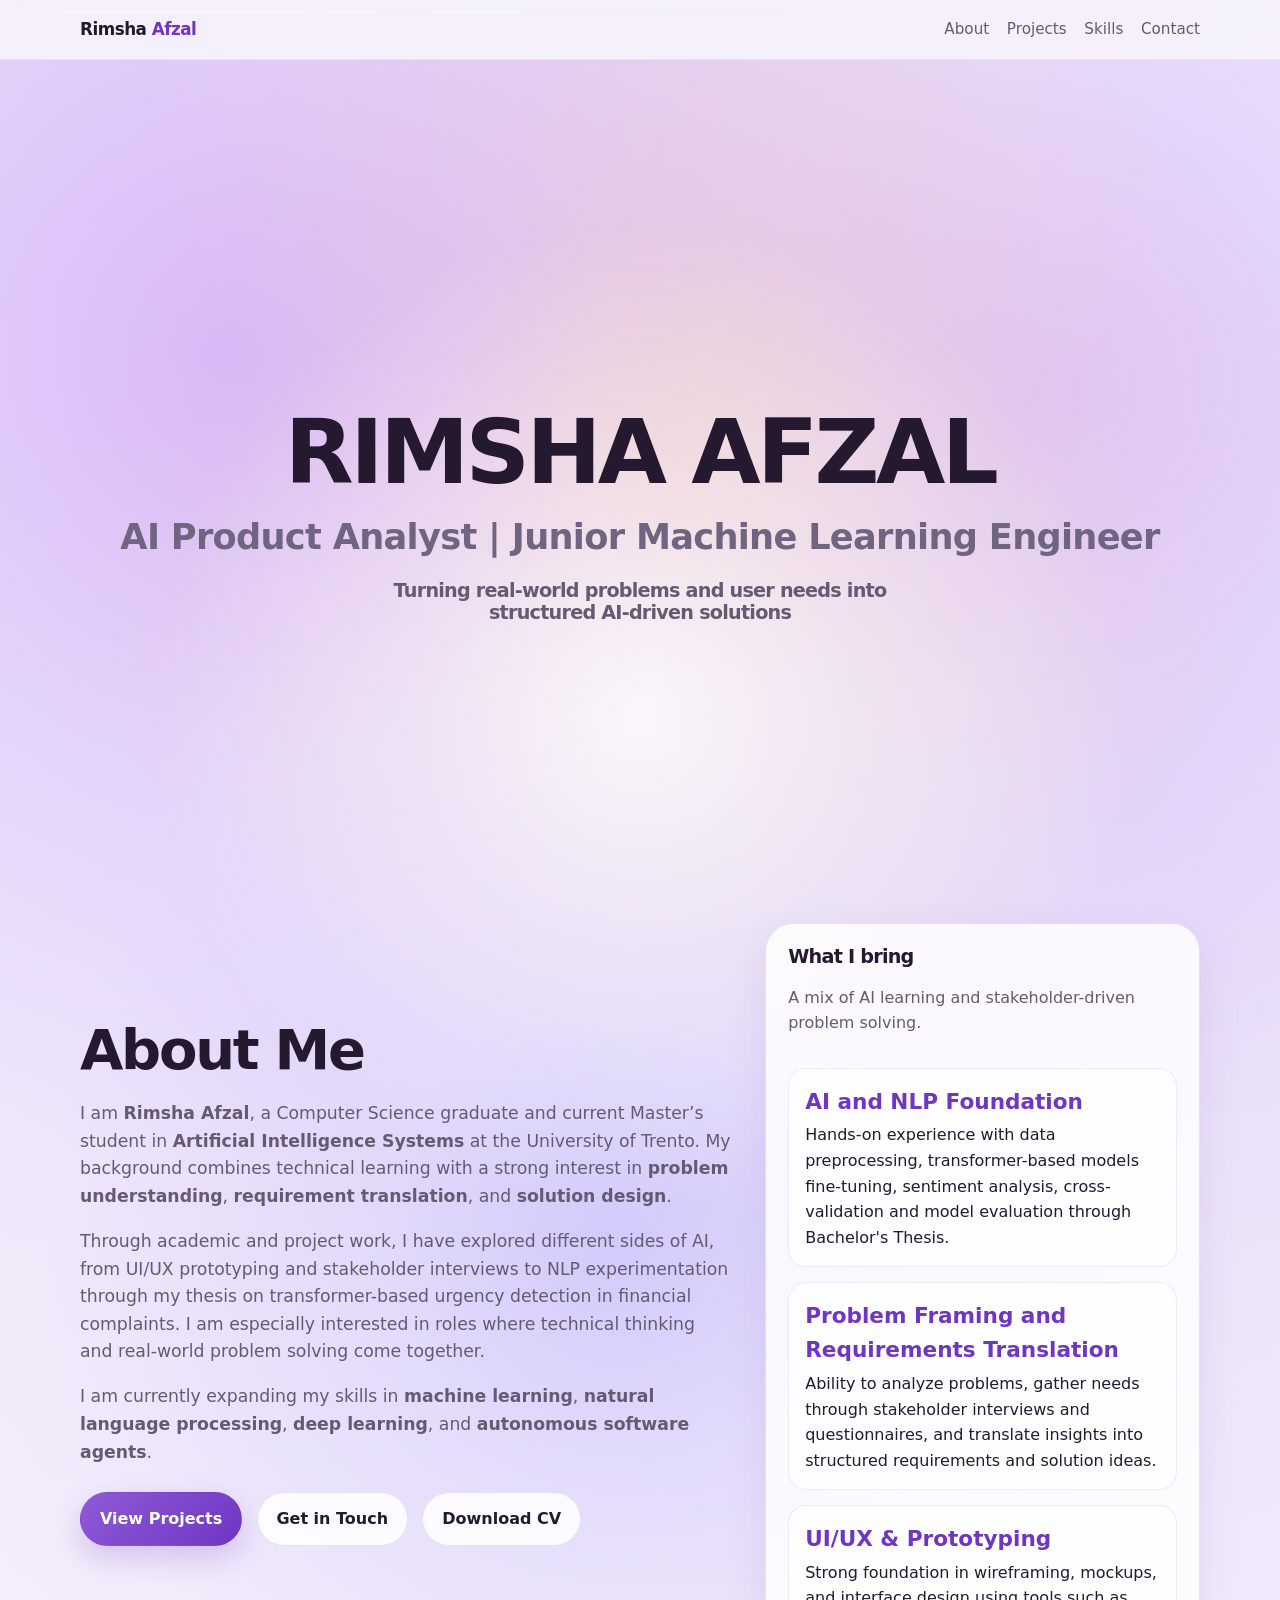
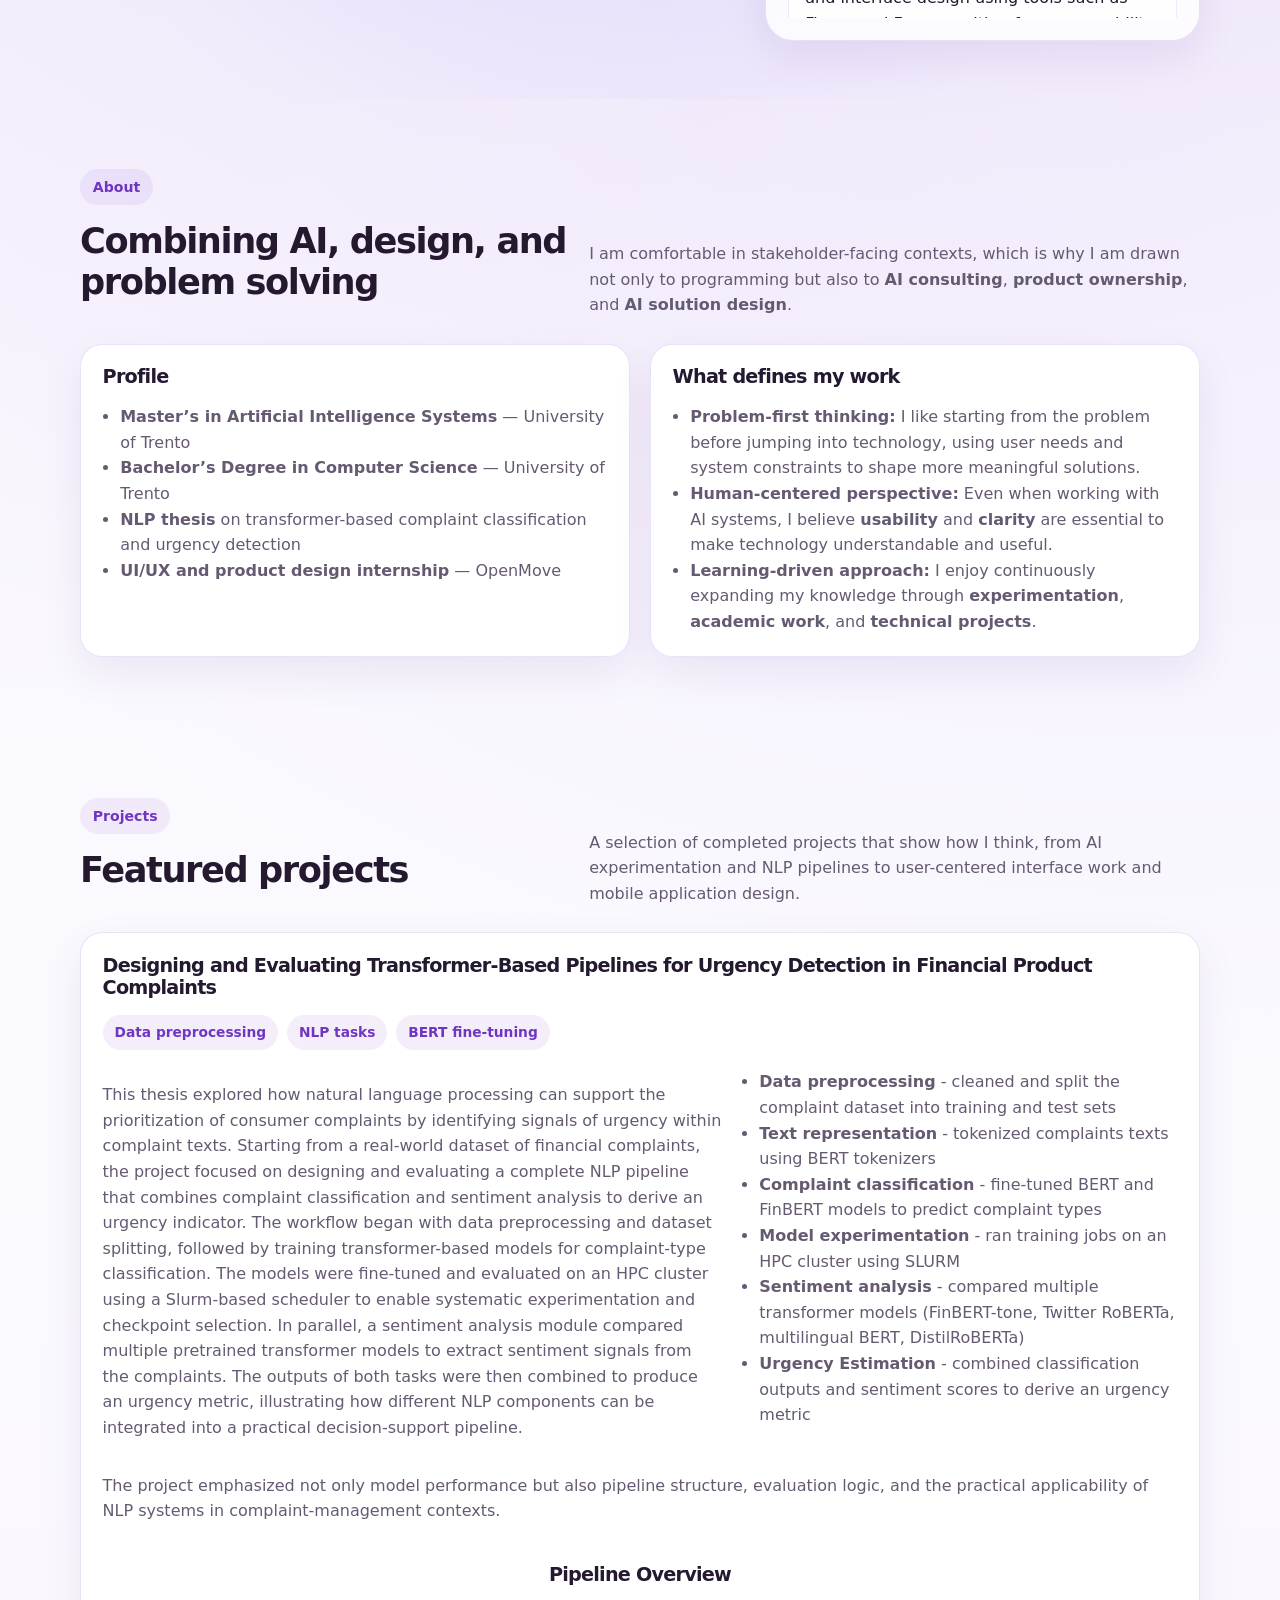
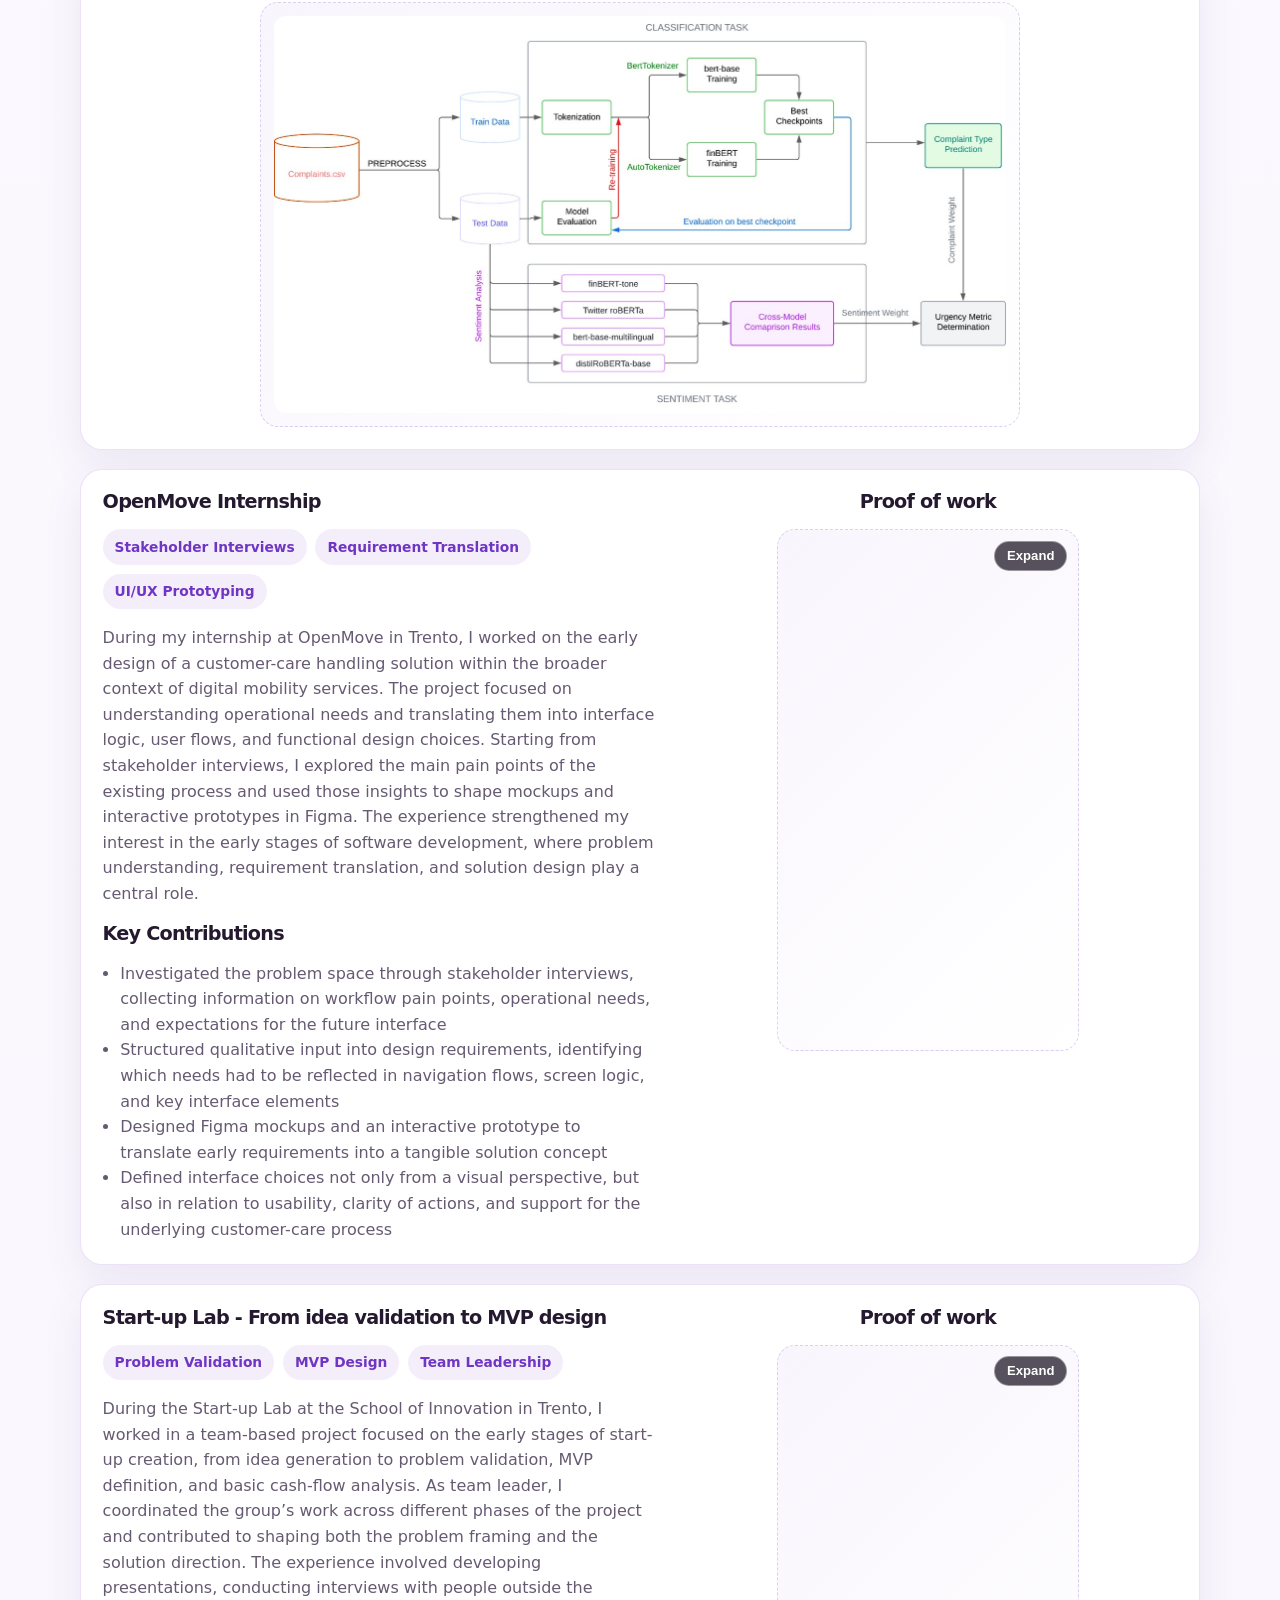
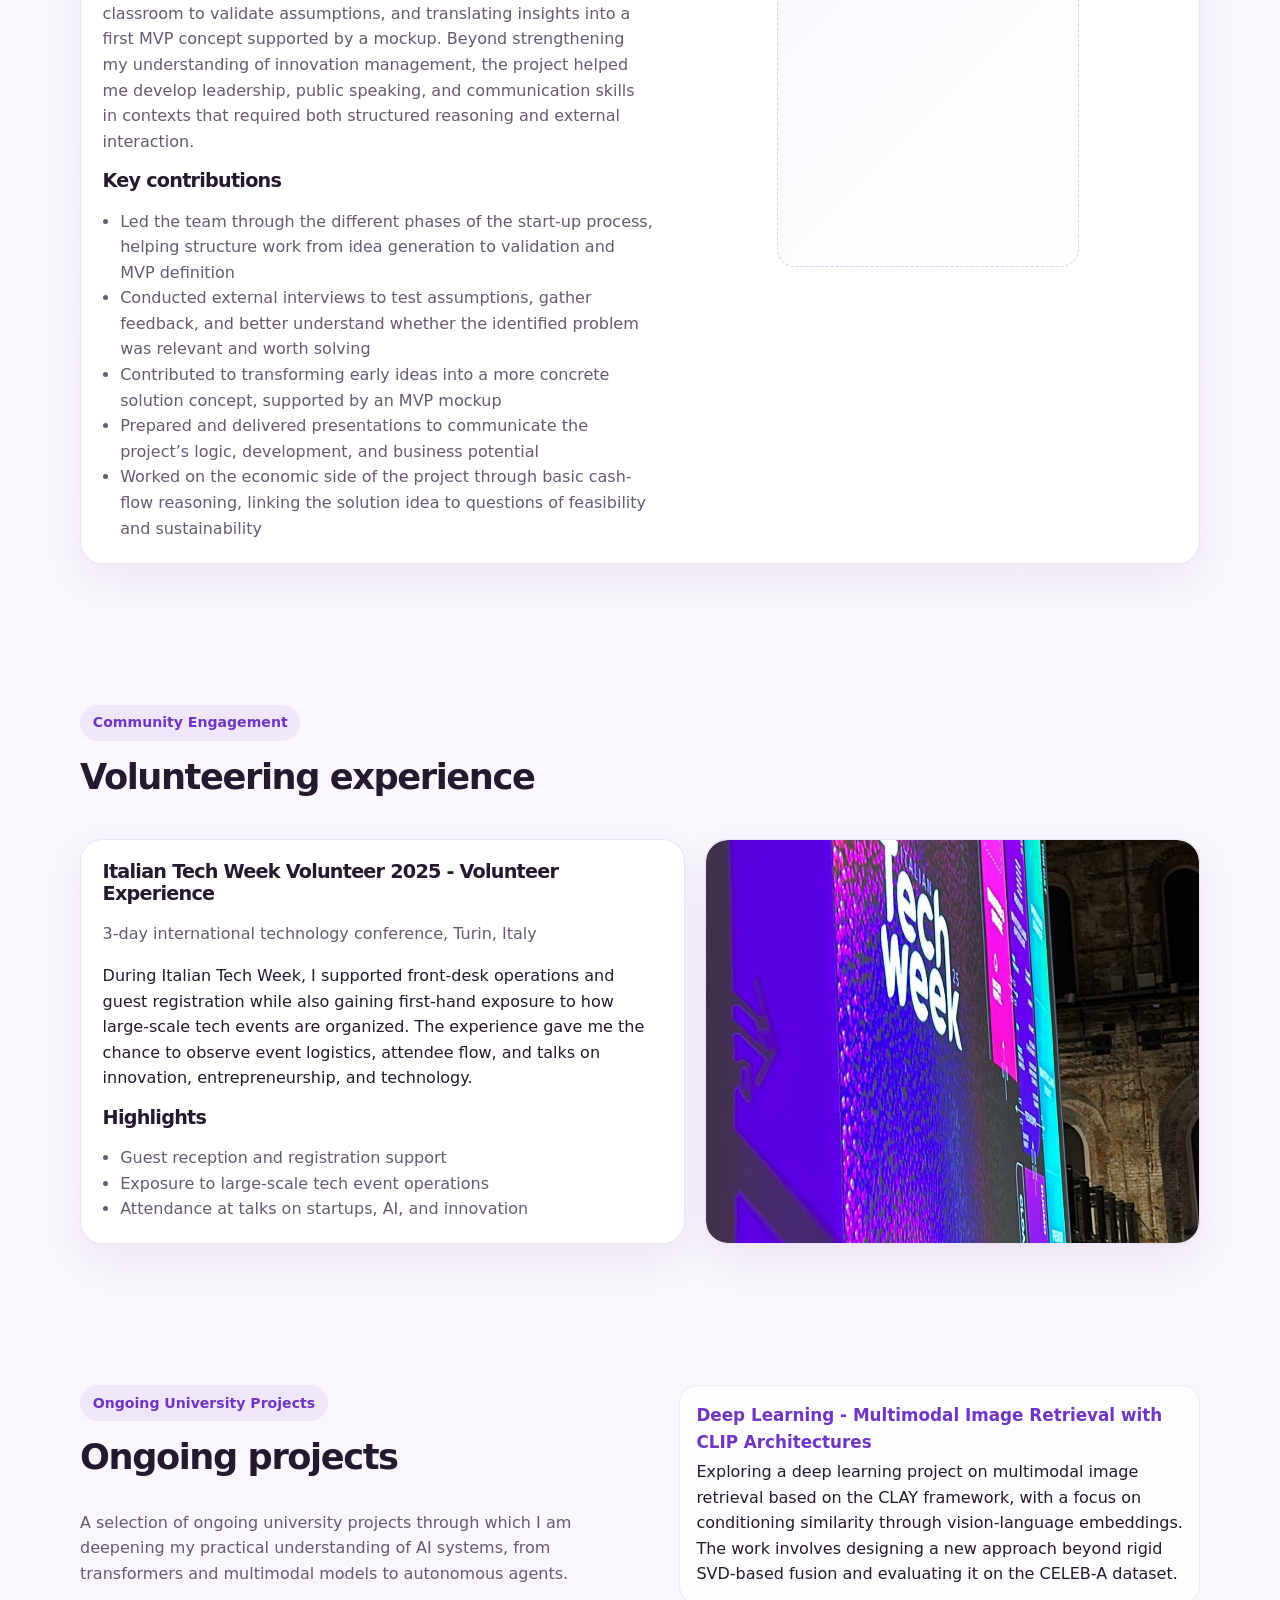
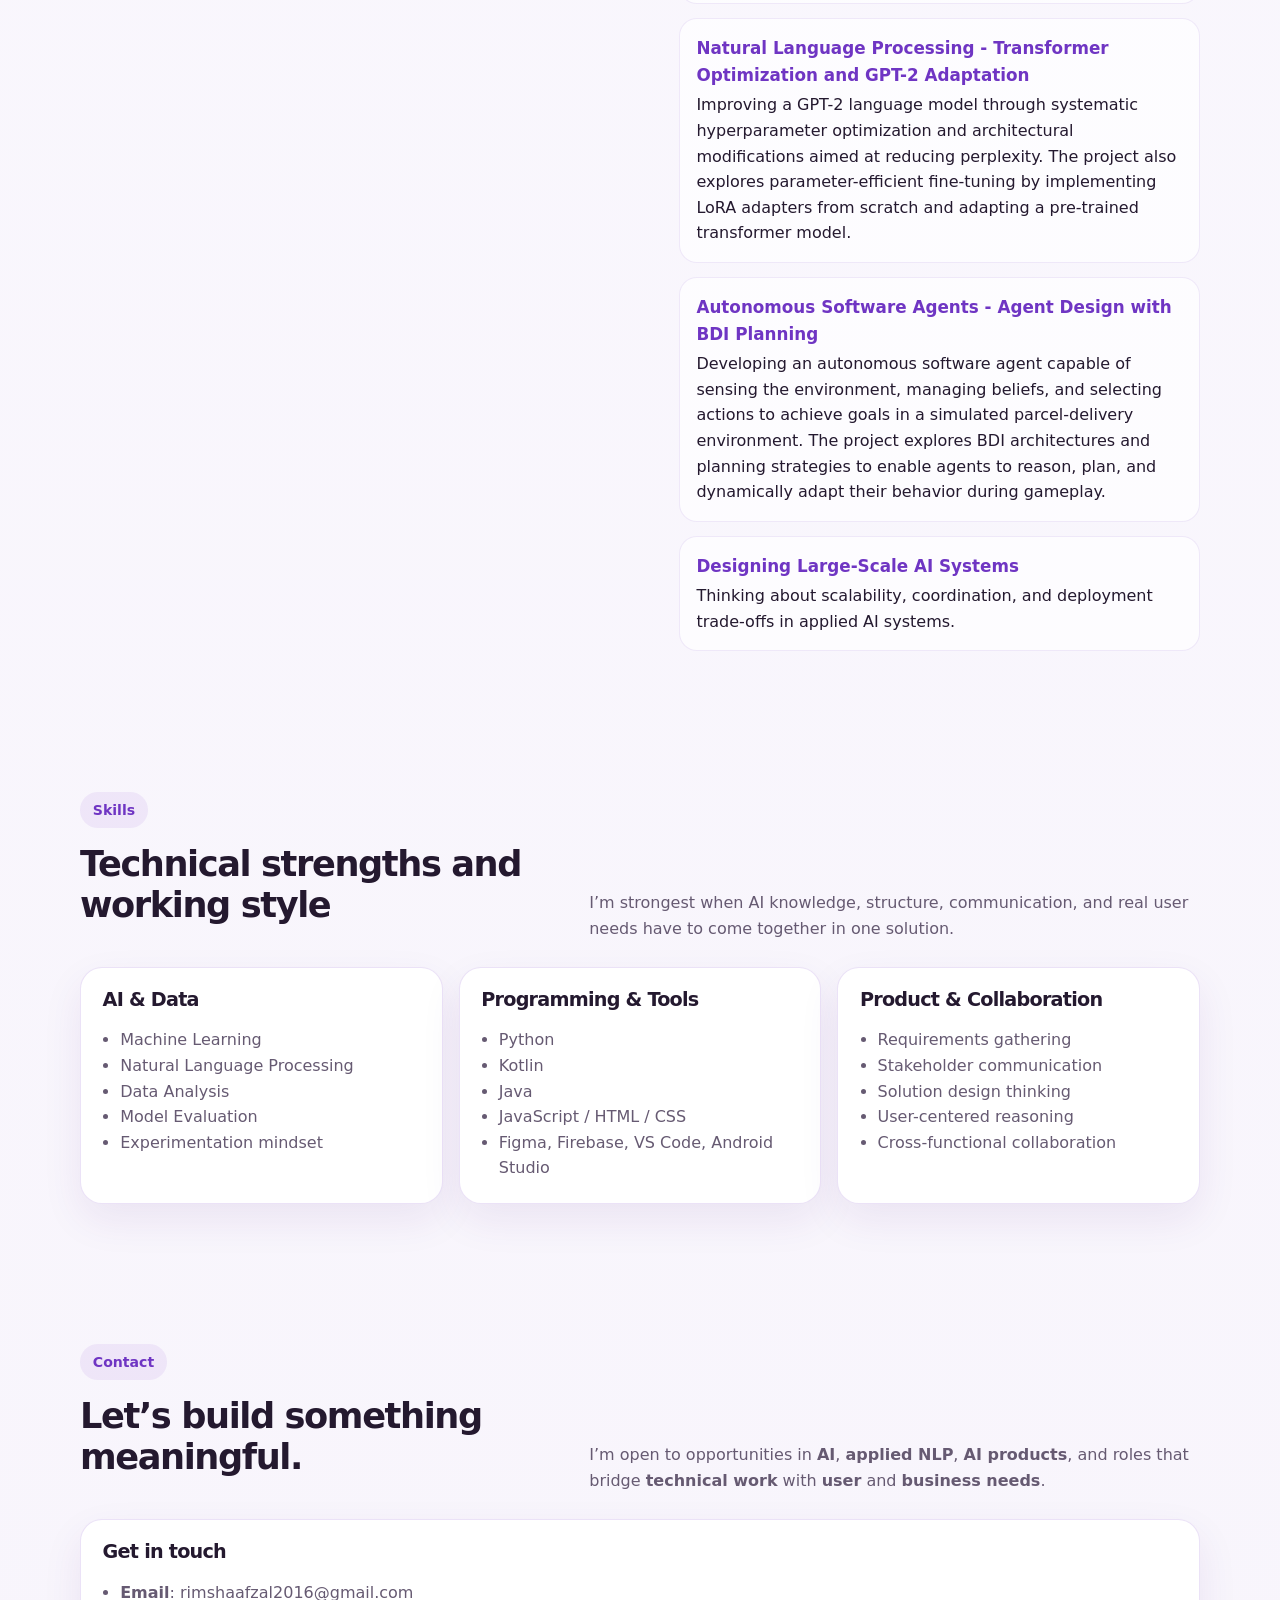
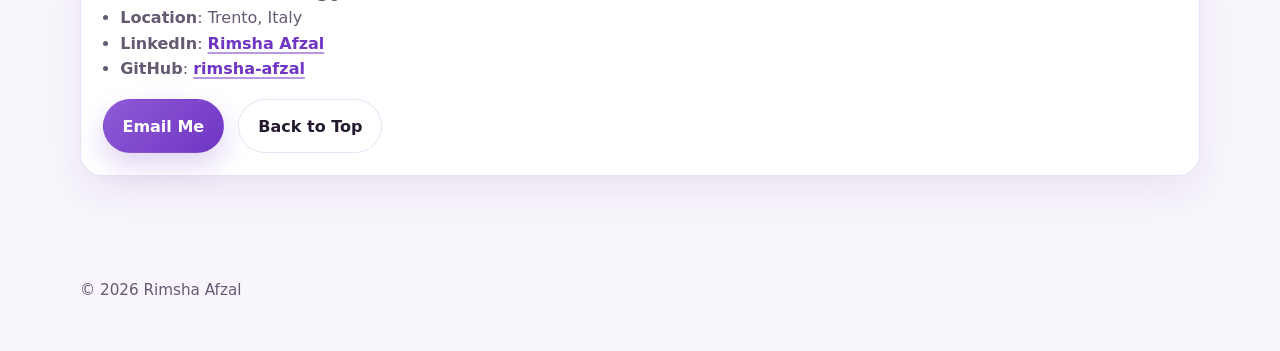
==== commit 8e7bf346: "inserted cv" ====
--- a/index.html
+++ b/index.html
@@ -386,6 +386,59 @@
       justify-self: center;
     }
 
+    .community-layout {
+      display: grid;
+      grid-template-columns: minmax(0, 1.1fr) minmax(320px, 0.9fr);
+      gap: 1.25rem;
+      align-items: stretch;
+    }
+
+    .community-media {
+      position: relative;
+      min-height: 320px;
+      overflow: hidden;
+      border-radius: var(--radius);
+    }
+
+    .community-slide {
+      position: absolute;
+      inset: 0;
+      opacity: 0;
+      transition: opacity 0.45s ease;
+      background: linear-gradient(135deg, rgba(143,91,215,0.08), rgba(255,255,255,0.95));
+      display: flex;
+      align-items: center;
+      justify-content: center;
+      border-radius: var(--radius);
+      overflow: hidden;
+    }
+
+    .community-slide.active {
+      opacity: 1;
+    }
+
+    .community-slide img {
+      width: 100%;
+      height: 100%;
+      object-fit: cover;
+    }
+
+    .community-placeholder {
+      position: absolute;
+      inset: 0;
+      display: flex;
+      flex-direction: column;
+      align-items: center;
+      justify-content: center;
+      text-align: center;
+      padding: 1.25rem;
+      color: var(--muted);
+      background: rgba(255, 255, 255, 0.72);
+      border: 1px dashed rgba(111,53,195,0.18);
+      border-radius: var(--radius);
+      pointer-events: none;
+    }
+
     .tag {
       display: inline-flex;
       align-items: center;
@@ -550,6 +603,7 @@
       .hero-grid,
       .project,
       .figma-project,
+      .community-layout,
       .contact-card,
       .grid-2,
       .skills-grid,
@@ -608,7 +662,7 @@
       <div class="container">
         <div class="hero-box">
           <h1>RIMSHA AFZAL</h1>
-          <h2>Product Analyst | Junior AI Engineer | AI/Data Analyst</h2>
+          <h2>AI Product Analyst | Junior Machine Learning Engineer</h2>
           <h3>Turning real-world problems and user needs into structured AI-driven solutions</h3>
         </div>
       </div>
@@ -628,7 +682,7 @@
           <div class="hero-actions">
             <a class="btn btn-primary" href="#projects">View Projects</a>
             <a class="btn btn-secondary" href="#contact">Get in Touch</a>
-            <a class="btn btn-secondary" href="/cv.pdf" target="_blank" rel="noopener">Download CV</a>
+            <a class="btn btn-secondary" href="asset/cv/main.pdf" target="_blank" rel="noopener">Download CV</a>
           </div>
         </div>
 
@@ -695,7 +749,7 @@
       </div>
     </section>
 
-    <section id="projects">
+    <section id="community">
       <div class="container">
         <div class="section-heading">
           <div>
@@ -819,6 +873,48 @@
       </div>
     </section>
 
+    <section id="projects">
+      <div class="container">
+        <div class="section-heading">
+          <div>
+            <div class="eyebrow">Community Engagement</div>
+            <h2>Volunteering experience</h2>
+          </div>
+        </div>
+
+        <div class="community-layout">
+          <div class="card">
+            <h3>Italian Tech Week Volunteer 2025 - Volunteer Experience</h3>
+            <p class="muted" style="margin: 0 0 0.75rem;">3-day international technology conference, Turin, Italy</p>
+            <p>During Italian Tech Week, I supported front-desk operations and guest registration while also gaining first-hand exposure to how large-scale tech events are organized. 
+              The experience gave me the chance to observe event logistics, attendee flow, and talks on innovation, entrepreneurship, and technology.
+            </p>
+            <h3>Highlights</h3>
+            <ul class="project-list muted">
+              <li>Guest reception and registration support</li>
+              <li>Exposure to large-scale tech event operations</li>
+              <li>Attendance at talks on startups, AI, and innovation</li>
+            </ul>
+          </div>
+
+          <div class="card community-media" aria-label="Community engagement image placeholder">
+            <div class="community-slide active" data-community-slide="0">
+              <img src="asset/images/80eb1696-dcda-4495-a957-8150dd161156.JPG" alt="Community engagement photo 1">
+            </div>
+            <div class="community-slide" data-community-slide="1">
+              <img src="asset/images/857D8F47-7DFE-4613-B77F-589A850CA1BA.JPG" alt="Community engagement photo 2">
+            </div>
+            <div class="community-slide" data-community-slide="2">
+              <img src="asset/images/b24c4e42-367a-4181-8096-8d1e846680e2.JPG" alt="Community engagement photo 3">
+            </div>
+            <div class="community-slide" data-community-slide="3">
+              <img src="asset/images/IMG_9223.jpg" alt="Community engagement photo 4">
+            </div>
+          </div>
+        </div>
+      </div>
+    </section>
+
     <section class="projects">
       <div class="container">
         <div class="projects-layout">
@@ -1031,6 +1127,23 @@
           closeModal();
         }
       });
+
+      const communitySlides = Array.from(document.querySelectorAll('[data-community-slide]'));
+
+      if (communitySlides.length > 1) {
+        let communitySlideIndex = 0;
+
+        const showCommunitySlide = function (index) {
+          communitySlides.forEach(function (slide, slideIndex) {
+            slide.classList.toggle('active', slideIndex === index);
+          });
+        };
+
+        window.setInterval(function () {
+          communitySlideIndex = (communitySlideIndex + 1) % communitySlides.length;
+          showCommunitySlide(communitySlideIndex);
+        }, 5000);
+      }
     })();
   </script>
 </body>
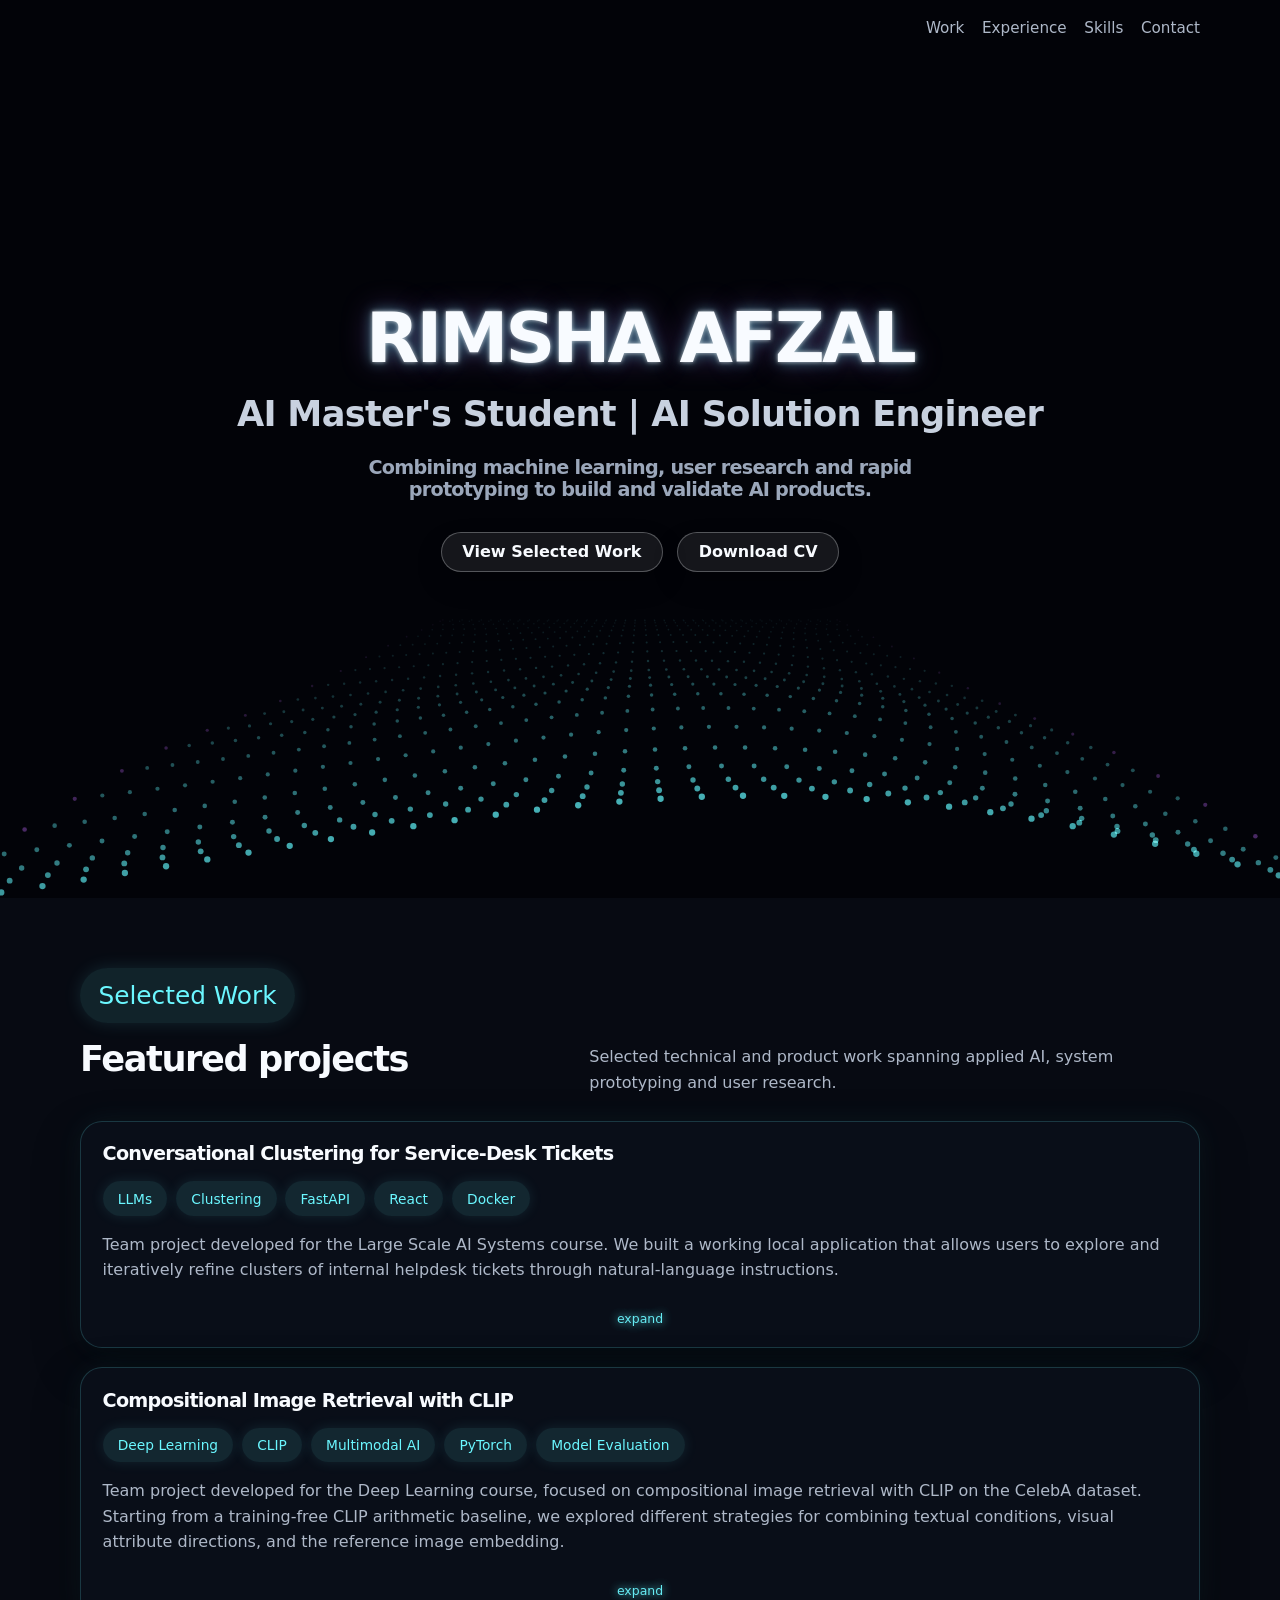
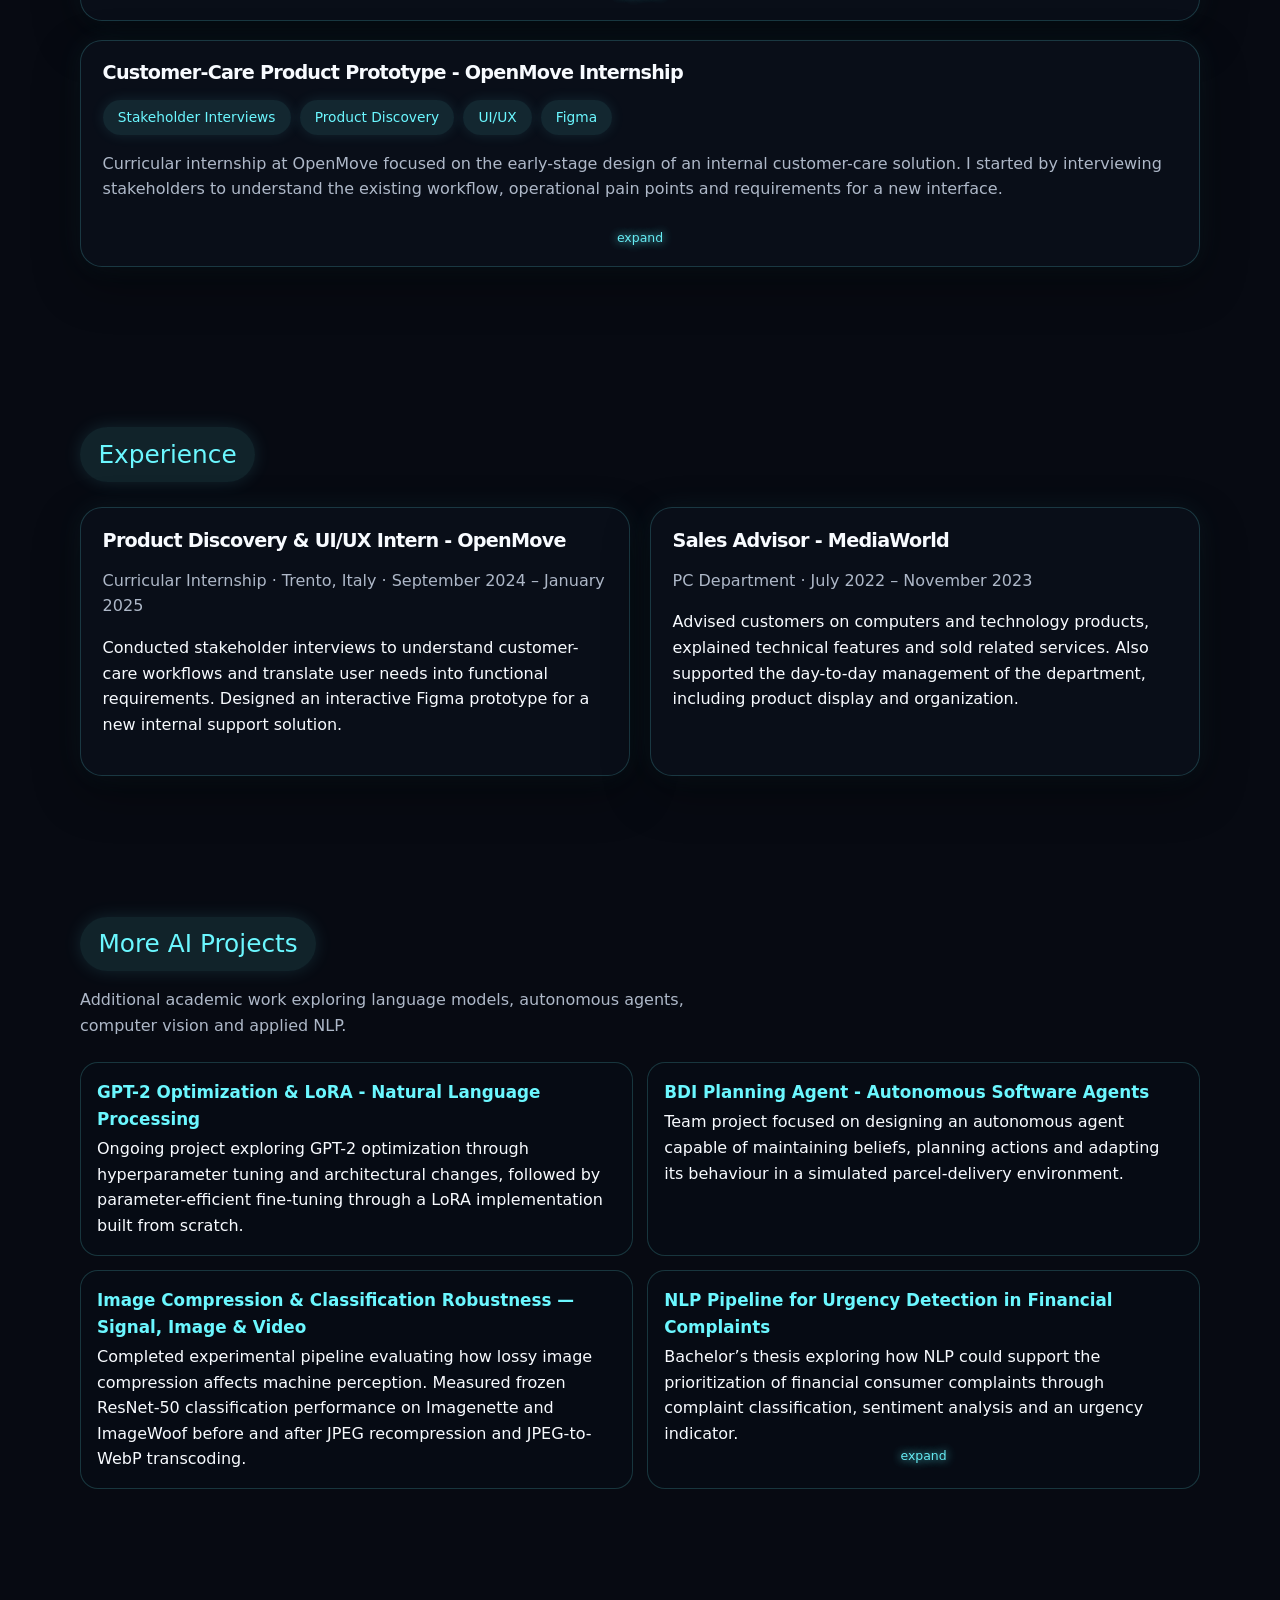
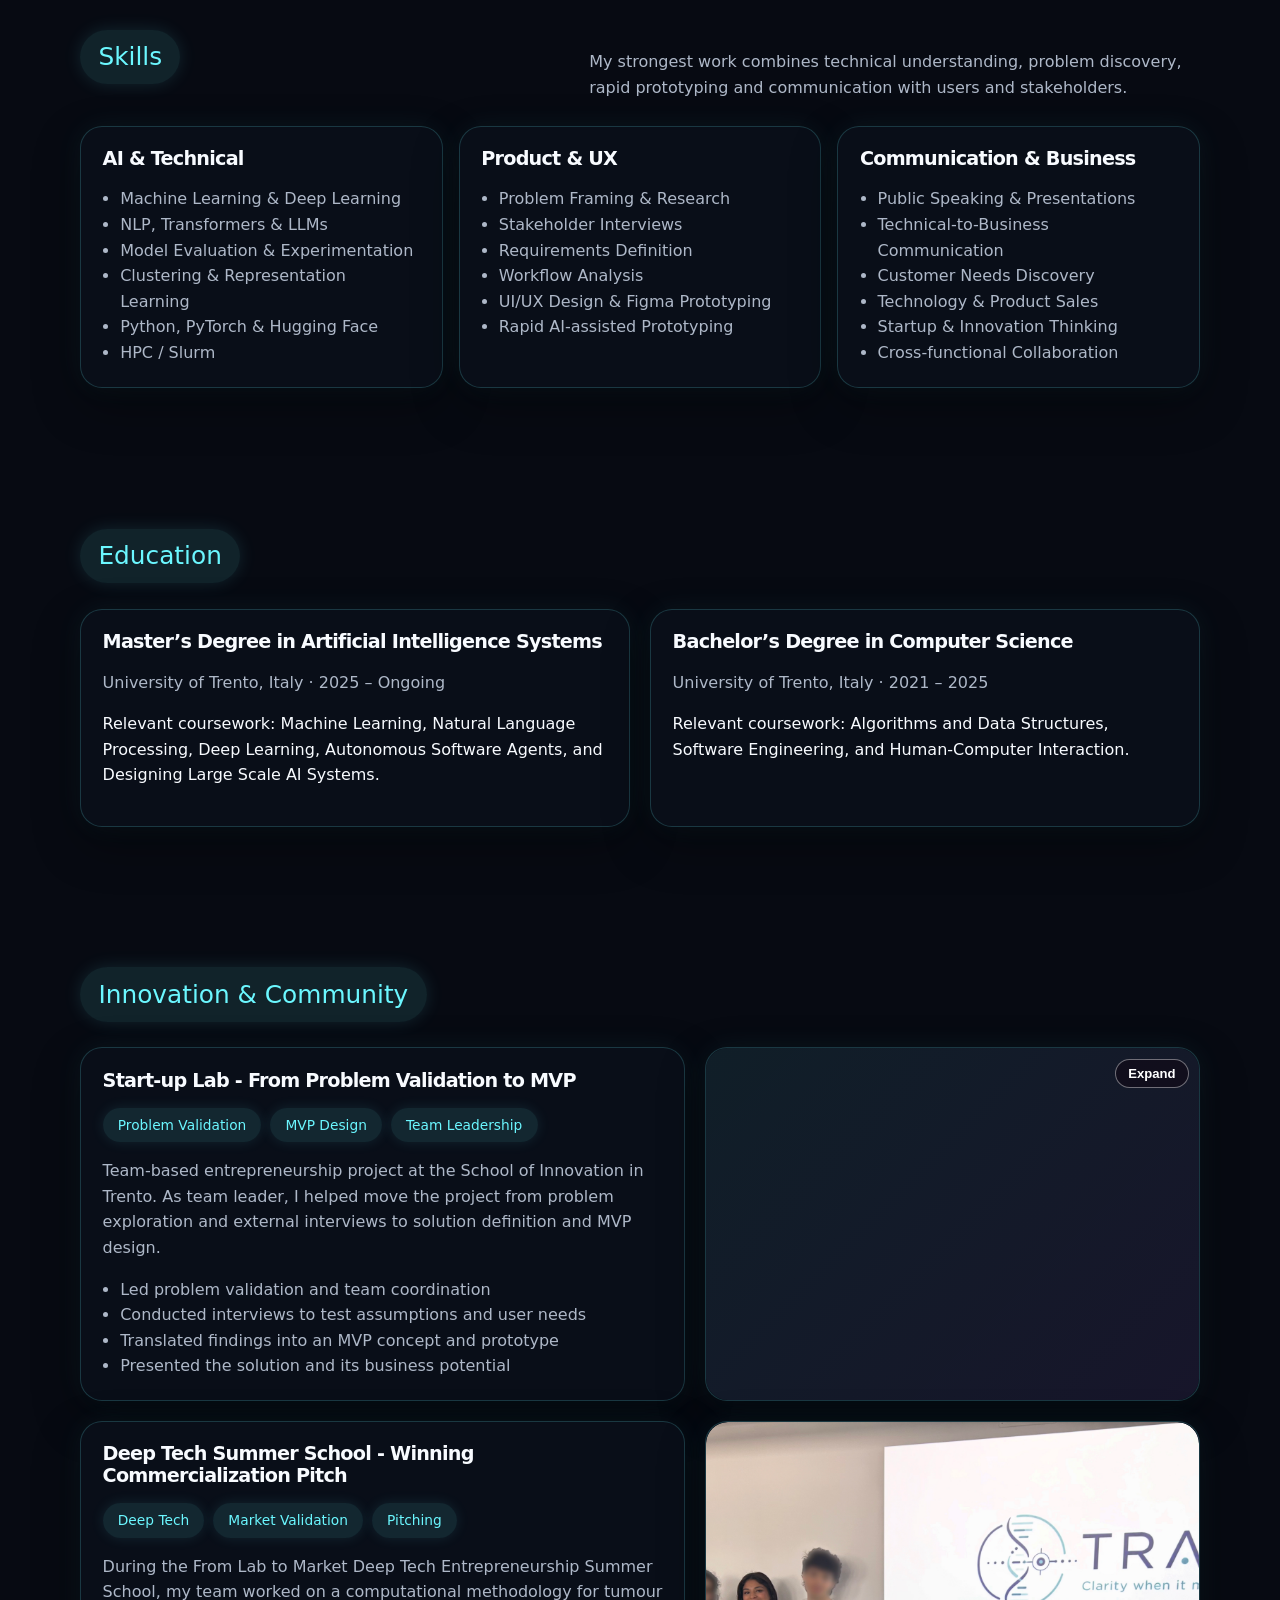
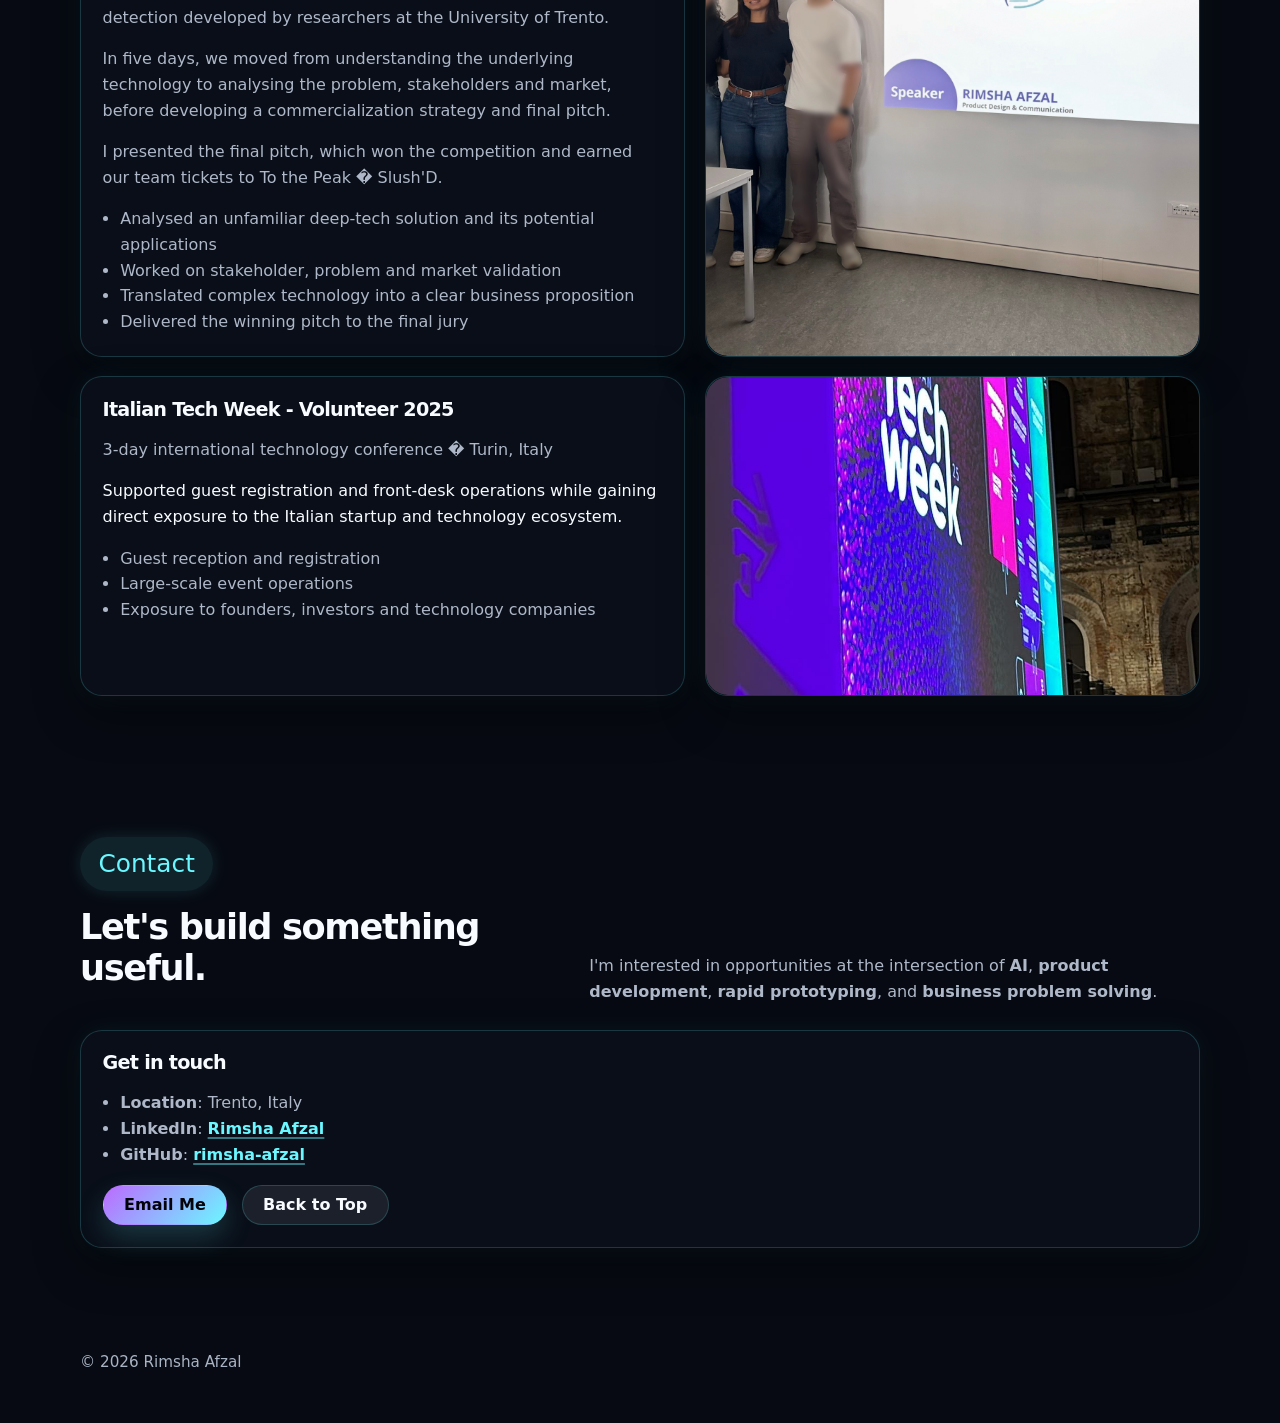
==== commit 714487e4: "fix: major portfolio refactor" ====
--- a/index.html
+++ b/index.html
@@ -1,1150 +1,29 @@
-<!DOCTYPE html>
+﻿<!DOCTYPE html>
 <html lang="en">
 <head>
   <meta charset="UTF-8" />
   <meta name="viewport" content="width=device-width, initial-scale=1.0" />
   <meta name="description" content="Portfolio of Rimsha Afzal, AI-focused programmer and solutions-minded builder with interests in NLP, machine learning, and user-centered product design." />
   <title>Rimsha Afzal | AI Portfolio</title>
-  <style>
-    :root {
-      --bg: #f8f5fc;
-      --surface: rgba(255,255,255,0.82);
-      --surface-strong: #ffffff;
-      --text: #24192f;
-      --muted: #665a72;
-      --heading-soft: #6f6580;
-      --primary: #8f5bd7;
-      --primary-dark: #6f35c3;
-      --border: rgba(111,53,195,0.14);
-      --shadow: 0 16px 40px rgba(75, 30, 122, 0.08);
-      --radius: 22px;
-      --max: 1120px;
-    }
-
-    * { box-sizing: border-box; }
-    html { scroll-behavior: smooth; }
-    body {
-      margin: 0;
-      font-family: Inter, ui-sans-serif, system-ui, -apple-system, BlinkMacSystemFont, "Segoe UI", sans-serif;
-      background:
-        radial-gradient(circle at top left, rgba(143,91,215,0.14), transparent 28%),
-        radial-gradient(circle at 90% 10%, rgba(197,167,237,0.28), transparent 24%),
-        linear-gradient(180deg, #fcfbff 0%, var(--bg) 100%);
-      color: var(--text);
-      line-height: 1.6;
-    }
-
-    a { color: inherit; text-decoration: none; }
-    img { max-width: 100%; display: block; }
-
-    .container {
-      width: min(var(--max), calc(100% - 2rem));
-      margin: 0 auto;
-    }
-
-    .nav-wrap {
-      position: sticky;
-      top: 0;
-      z-index: 100;
-      backdrop-filter: blur(18px);
-      background: rgba(248,245,252,0.72);
-      border-bottom: 1px solid rgba(111,53,195,0.08);
-    }
-
-    nav {
-      display: flex;
-      align-items: center;
-      justify-content: space-between;
-      padding: 1rem 0;
-    }
-
-    .brand {
-      font-weight: 800;
-      letter-spacing: -0.03em;
-      font-size: 1.05rem;
-    }
-
-    .brand span { color: var(--primary-dark); }
-
-    .nav-links {
-      display: flex;
-      gap: 1.1rem;
-      align-items: center;
-      flex-wrap: wrap;
-    }
-
-    .nav-links a {
-      color: var(--muted);
-      font-size: 0.95rem;
-      transition: color 0.2s ease;
-    }
-
-    .nav-links a:hover { color: var(--primary-dark); }
-
-    .btn {
-      display: inline-flex;
-      align-items: center;
-      justify-content: center;
-      gap: 0.5rem;
-      border-radius: 999px;
-      padding: 0.82rem 1.18rem;
-      font-weight: 700;
-      border: 1px solid transparent;
-      transition: transform 0.2s ease, box-shadow 0.2s ease, background 0.2s ease;
-    }
-
-    .btn:hover { transform: translateY(-1px); }
-
-    .btn-primary {
-      background: linear-gradient(135deg, var(--primary) 0%, var(--primary-dark) 100%);
-      color: white;
-      box-shadow: 0 12px 28px rgba(111, 53, 195, 0.22);
-    }
-
-    .btn-secondary {
-      background: rgba(255,255,255,0.85);
-      color: var(--text);
-      border-color: var(--border);
-    }
-
-    section { padding: 4.4rem 0; }
-
-    .hero {
-      padding: 3.2rem 0 3.6rem;
-      background:
-        radial-gradient(circle at 50% 40%, rgba(255, 255, 255, 0.82) 0%, rgba(255, 255, 255, 0.42) 18%, transparent 42%),
-        radial-gradient(circle at 18% 18%, rgba(191, 133, 255, 0.42) 0%, rgba(191, 133, 255, 0.18) 22%, transparent 48%),
-        radial-gradient(circle at 52% 24%, rgba(255, 214, 153, 0.52) 0%, rgba(255, 214, 153, 0.22) 18%, transparent 44%),
-        radial-gradient(circle at 82% 20%, rgba(201, 157, 255, 0.42) 0%, rgba(201, 157, 255, 0.16) 20%, transparent 46%),
-        radial-gradient(circle at 48% 72%, rgba(150, 145, 255, 0.30) 0%, rgba(150, 145, 255, 0.12) 18%, transparent 42%);
-    }
-
-    .hero > .container:first-of-type {
-      width: 100%;
-      max-width: none;
-      padding: 0;
-    }
-
-    .hero-box {
-      width: 100%;
-      min-height: calc(100vh - 5.5rem);
-      display: flex;
-      flex-direction: column;
-      align-items: center;
-      justify-content: center;
-      gap: 0.4rem;
-      text-align: center;
-      background: transparent;
-      border: 0;
-      box-shadow: none;
-      padding: 2rem 1rem;
-    }
-
-    .hero-box h1 {
-      display: flex;
-      flex-direction: column;
-      align-items: center;
-      margin: 0 0 1rem;
-      max-width: 12ch;
-      font-size: clamp(2.5rem, 7vw, 6rem);
-      line-height: 0.95;
-    }
-
-    .hero-box h2 {
-      margin: 0 0 1rem;
-      color: var(--heading-soft);
-      font-weight: 550;
-      letter-spacing: -0.02em;
-    }
-
-    .hero-box h3 {
-      margin: 0;
-      color: var(--muted);
-      max-width: 42ch;
-    }
-
-    .hero-layout {
-      display: grid;
-      align-items: center;
-      gap: 2rem;
-      background: transparent;
-    }
-
-    .hero-grid {
-      display: grid;
-      grid-template-columns: 1.2fr 0.8fr;
-      gap: 2rem;
-      align-items: center;
-    }
-
-    .eyebrow {
-      display: inline-block;
-      padding: 0.42rem 0.8rem;
-      border-radius: 999px;
-      background: rgba(143,91,215,0.10);
-      color: var(--primary-dark);
-      font-weight: 700;
-      font-size: 0.88rem;
-      margin-bottom: 1rem;
-    }
-
-    h1, h2, h3 { line-height: 1.15; margin: 0 0 1rem; letter-spacing: -0.04em; }
-    h1 { font-size: clamp(2rem, 5vw, 3.5rem); }
-    h2 { font-size: clamp(1.4rem, 3.5vw, 2.2rem); }
-    h3 { font-size: 1.2rem; }
-
-    .lead {
-      font-size: 1.08rem;
-      color: var(--muted);
-      max-width: 62ch;
-    }
-
-    .hero-actions {
-      display: flex;
-      gap: 0.9rem;
-      flex-wrap: wrap;
-      margin-top: 1.6rem;
-    }
-
-    .hero-card {
-      background: var(--surface);
-      border: 1px solid var(--border);
-      border-radius: 28px;
-      padding: 1.4rem;
-      box-shadow: var(--shadow);
-    }
-
-    .stats-wrapper {
-      flex: 1;
-      overflow-y: auto;
-    }
-
-    .stats {
-      display: flex;
-      flex-direction: column;
-      gap: 0.9rem;
-      margin-top: 1rem;
-      height: 550px;
-      overflow-y: auto;
-    }
-
-    .stat {
-      background: rgba(255,255,255,0.7);
-      border-radius: 18px;
-      padding: 1rem;
-      border: 1px solid rgba(111,53,195,0.10);
-    }
-
-    .stat strong {
-      display: block;
-      font-size: 1.35rem;
-      color: var(--primary-dark);
-      margin-bottom: 0.2rem;
-    }
-
-    .section-heading {
-      display: flex;
-      align-items: flex-end;
-      justify-content: space-between;
-      gap: 1rem;
-      margin-bottom: 1.6rem;
-    }
-
-    .section-heading p {
-      color: var(--muted);
-      max-width: 60ch;
-      margin: 0;
-    }
-
-    .projects-layout {
-      display: grid;
-      grid-template-columns: minmax(0, 1.05fr) minmax(320px, 0.95fr);
-      gap: 1.5rem;
-      align-items: start;
-    }
-
-    .projects-intro .section-heading {
-      flex-direction: column;
-      align-items: start;
-      margin-bottom: 0;
-    }
-
-    .projects-intro .section-heading p {
-      max-width: 65ch;
-    }
-
-    .projects-list {
-      margin: 0;
-      display: flex;
-      flex-direction: column;
-      gap: 0.9rem;
-    }
-
-    .projects-list .stat {
-      margin: 0;
-      height: auto;
-    }
-
-    .projects-list .stat strong {
-      font-size: 1.05rem;
-    }
-
-    .grid-2 {
-      display: grid;
-      grid-template-columns: repeat(2, minmax(0, 1fr));
-      gap: 1.25rem;
-    }
-
-    .card {
-      background: var(--surface-strong);
-      border: 1px solid var(--border);
-      border-radius: var(--radius);
-      padding: 1.35rem;
-      box-shadow: var(--shadow);
-    }
-
-    .project-card {
-      margin-bottom: 1.2rem;
-    }
-
-    .about-list, .skill-list, .project-list, .contact-list {
-      margin: 0;
-      padding-left: 1.1rem;
-    }
-
-    .contact-list a {
-      color: var(--primary-dark);
-      text-decoration: underline;
-      text-decoration-color: rgba(111, 53, 195, 0.5);
-      text-underline-offset: 0.18em;
-      text-decoration-thickness: 2px;
-      font-weight: 700;
-      transition: color 0.2s ease, text-decoration-color 0.2s ease;
-    }
-
-    .contact-list a:hover {
-      color: #4f2397;
-      text-decoration-color: #4f2397;
-    }
-
-    .muted { color: var(--muted); }
-
-    .project {
-      display: flex;
-      flex-direction: column;
-      gap: 1.25rem;
-      align-items: start;
-    }
-
-    .figma-project {
-      display: grid;
-      grid-template-columns: minmax(0, 1.05fr) minmax(360px, 0.95fr);
-      gap: 1.5rem;
-      align-items: start;
-    }
-
-    .figma-project > div:last-child {
-      width: 100%;
-      display: flex;
-      flex-direction: column;
-      align-items: center;
-    }
-
-    .figma-project > div:last-child h3 {
-      align-self: center;
-      text-align: center;
-      width: 100%;
-    }
-
-    .project-meta {
-      display: flex;
-      flex-wrap: wrap;
-      gap: 0.55rem;
-      margin: 0.7rem 0 1rem;
-    }
-
-    .thesis-summary {
-      display: grid;
-      grid-template-columns: minmax(0, 1.35fr) minmax(280px, 0.95fr);
-      gap: 1.25rem;
-      align-items: start;
-    }
-
-    .thesis-content {
-      grid-column: 1 / -1;
-      width: 100%;
-    }
-
-    .thesis-summary .project-list {
-      margin-top: 0.2rem;
-    }
-
-    .thesis-pipeline {
-      grid-column: 1 / -1;
-      width: 100%;
-      max-width: 760px;
-      justify-self: center;
-    }
-
-    .community-layout {
-      display: grid;
-      grid-template-columns: minmax(0, 1.1fr) minmax(320px, 0.9fr);
-      gap: 1.25rem;
-      align-items: stretch;
-    }
-
-    .community-media {
-      position: relative;
-      min-height: 320px;
-      overflow: hidden;
-      border-radius: var(--radius);
-    }
-
-    .community-slide {
-      position: absolute;
-      inset: 0;
-      opacity: 0;
-      transition: opacity 0.45s ease;
-      background: linear-gradient(135deg, rgba(143,91,215,0.08), rgba(255,255,255,0.95));
-      display: flex;
-      align-items: center;
-      justify-content: center;
-      border-radius: var(--radius);
-      overflow: hidden;
-    }
-
-    .community-slide.active {
-      opacity: 1;
-    }
-
-    .community-slide img {
-      width: 100%;
-      height: 100%;
-      object-fit: cover;
-    }
-
-    .community-placeholder {
-      position: absolute;
-      inset: 0;
-      display: flex;
-      flex-direction: column;
-      align-items: center;
-      justify-content: center;
-      text-align: center;
-      padding: 1.25rem;
-      color: var(--muted);
-      background: rgba(255, 255, 255, 0.72);
-      border: 1px dashed rgba(111,53,195,0.18);
-      border-radius: var(--radius);
-      pointer-events: none;
-    }
-
-    .tag {
-      display: inline-flex;
-      align-items: center;
-      padding: 0.42rem 0.75rem;
-      border-radius: 999px;
-      background: rgba(143,91,215,0.10);
-      color: var(--primary-dark);
-      font-size: 0.86rem;
-      font-weight: 700;
-    }
-
-    .proof-grid {
-      display: grid;
-      grid-template-columns: repeat(2, minmax(0, 1fr));
-      gap: 0.8rem;
-      margin-top: 1rem;
-    }
-
-    .proof {
-      min-height: 120px;
-      border-radius: 18px;
-      border: 1.5px dashed rgba(111,53,195,0.22);
-      background: linear-gradient(135deg, rgba(143,91,215,0.06), rgba(255,255,255,0.92));
-      display: flex;
-      align-items: center;
-      justify-content: center;
-      text-align: center;
-      padding: 0.8rem;
-      color: var(--muted);
-      font-size: 0.92rem;
-      font-weight: 600;
-    }
-
-    .image-trigger {
-      border: 0;
-      padding: 0;
-      background: transparent;
-      width: 100%;
-      cursor: zoom-in;
-      border-radius: 12px;
-      overflow: hidden;
-    }
-
-    .image-trigger img {
-      width: 100%;
-      height: auto;
-      transition: transform 0.22s ease;
-    }
-
-    .image-trigger:hover img,
-    .image-trigger:focus-visible img {
-      transform: scale(1.02);
-    }
-
-    .image-modal {
-      position: fixed;
-      inset: 0;
-      display: none;
-      align-items: center;
-      justify-content: center;
-      background: rgba(20, 14, 28, 0.78);
-      padding: 1.2rem;
-      z-index: 300;
-    }
-
-    .image-modal.open {
-      display: flex;
-    }
-
-    .image-modal-content {
-      position: relative;
-      width: min(1200px, 96vw);
-      max-height: 92vh;
-      border-radius: 16px;
-      overflow: hidden;
-      border: 1px solid rgba(255, 255, 255, 0.35);
-      box-shadow: 0 24px 52px rgba(0, 0, 0, 0.34);
-      background: #120f17;
-    }
-
-    .image-modal-content img {
-      display: block;
-      width: 100%;
-      height: auto;
-      max-height: 92vh;
-      object-fit: contain;
-    }
-
-    .image-modal-content iframe {
-      display: none;
-      width: 100%;
-      height: min(92vh, 900px);
-      border: 0;
-      background: #ffffff;
-    }
-
-    .image-modal-close {
-      position: absolute;
-      top: 0.55rem;
-      right: 0.55rem;
-      border: 0;
-      background: rgba(14, 10, 18, 0.65);
-      color: #ffffff;
-      font-size: 1.4rem;
-      line-height: 1;
-      width: 2rem;
-      height: 2rem;
-      border-radius: 999px;
-      cursor: pointer;
-    }
-
-    .proof-embed {
-      position: relative;
-      padding: 0;
-      min-height: 520px;
-      overflow: hidden;
-    }
-
-    .expand-embed-btn {
-      position: absolute;
-      top: 0.65rem;
-      right: 0.65rem;
-      z-index: 2;
-      border: 1px solid rgba(255, 255, 255, 0.4);
-      border-radius: 999px;
-      padding: 0.4rem 0.75rem;
-      background: rgba(16, 11, 23, 0.7);
-      color: #fff;
-      font-size: 0.82rem;
-      font-weight: 700;
-      cursor: pointer;
-    }
-
-    .proof-embed iframe {
-      width: 100%;
-      height: 100%;
-      min-height: 520px;
-      border: 0;
-      display: block;
-    }
-
-    .skills-grid {
-      display: grid;
-      grid-template-columns: repeat(3, minmax(0, 1fr));
-      gap: 1rem;
-    }
-
-    .contact-card {
-      display: grid;
-      grid-template-columns: 1.1fr 0.9fr;
-      gap: 1.2rem;
-      align-items: stretch;
-    }
-
-    footer {
-      padding: 2rem 0 3rem;
-      color: var(--muted);
-      font-size: 0.95rem;
-    }
-
-    @media (max-width: 900px) {
-      .hero-grid,
-      .project,
-      .figma-project,
-      .community-layout,
-      .contact-card,
-      .grid-2,
-      .skills-grid,
-      .projects-layout {
-        grid-template-columns: 1fr;
-      }
-
-      .section-heading {
-        flex-direction: column;
-        align-items: start;
-      }
-
-      .projects-list {
-        gap: 0.75rem;
-      }
-
-      .thesis-summary {
-        grid-template-columns: 1fr;
-      }
-    }
-
-    @media (max-width: 620px) {
-      nav { flex-direction: column; align-items: start; gap: 0.8rem; }
-      .nav-links { gap: 0.85rem; }
-      .proof-grid { grid-template-columns: 1fr; }
-      section { padding: 3.4rem 0; }
-      .hero { padding-top: 4rem; }
-      .hero-box {
-        min-height: 100vh;
-        padding: 1.5rem 1rem;
-      }
-      .proof-embed,
-      .proof-embed iframe {
-        min-height: 430px;
-      }
-    }
-  </style>
+  <link rel="stylesheet" href="src/styles.css" />
 </head>
 <body>
-  <div class="nav-wrap">
-    <div class="container">
-      <nav>
-        <a class="brand" href="#top">Rimsha <span>Afzal</span></a>
-        <div class="nav-links">
-          <a href="#about">About</a>
-          <a href="#projects">Projects</a>
-          <a href="#skills">Skills</a>
-          <a href="#contact">Contact</a>
-        </div>
-      </nav>
-    </div>
-  </div>
+  <div data-include="src/header.html"></div>
 
   <main id="top">
-    <section class="hero">
-      <div class="container">
-        <div class="hero-box">
-          <h1>RIMSHA AFZAL</h1>
-          <h2>AI Product Analyst | Junior Machine Learning Engineer</h2>
-          <h3>Turning real-world problems and user needs into structured AI-driven solutions</h3>
-        </div>
-      </div>
-
-      <div class="container hero-grid">
-        <div>
-          <h1>About Me</h1>
-          <p class="lead">
-            I am <strong>Rimsha Afzal</strong>, a Computer Science graduate and current Master’s student in <strong>Artificial Intelligence Systems</strong> at the University of Trento. My background combines technical learning with a strong interest in <strong>problem understanding</strong>, <strong>requirement translation</strong>, and <strong>solution design</strong>.
-          </p>
-          <p class="lead">
-            Through academic and project work, I have explored different sides of AI, from UI/UX prototyping and stakeholder interviews to NLP experimentation through my thesis on transformer-based urgency detection in financial complaints. I am especially interested in roles where technical thinking and real-world problem solving come together.
-          </p>
-          <p class="lead">
-            I am currently expanding my skills in <strong>machine learning</strong>, <strong>natural language processing</strong>, <strong>deep learning</strong>, and <strong>autonomous software agents</strong>.
-          </p>
-          <div class="hero-actions">
-            <a class="btn btn-primary" href="#projects">View Projects</a>
-            <a class="btn btn-secondary" href="#contact">Get in Touch</a>
-            <a class="btn btn-secondary" href="asset/cv/main.pdf" target="_blank" rel="noopener">Download CV</a>
-          </div>
-        </div>
-
-        <aside class="hero-card">
-          <h3>What I bring</h3>
-          <p class="muted">A mix of AI learning and stakeholder-driven problem solving. </p>
-          <div class="stats-wrapper">
-            <div class="stats">
-              <div class="stat">
-                <strong>AI and NLP Foundation</strong>
-                <span>Hands-on experience with data preprocessing, transformer-based models fine-tuning, sentiment analysis, cross-validation and model evaluation through Bachelor's Thesis.</span>
-              </div>
-              <div class="stat">
-                <strong>Problem Framing and Requirements Translation</strong>
-                <span>Ability to analyze problems, gather needs through stakeholder interviews and questionnaires, and translate insights into structured requirements and solution ideas.</span>
-              </div>
-              <div class="stat">
-                <strong>UI/UX & Prototyping</strong>
-                <span>Strong foundation in wireframing, mockups, and interface design using tools such as Figma and Framer, with a focus on usability and clarity.</span>
-              </div>
-              <div class="stat">
-                <strong>Growth mindset in AI</strong>
-                <span>Currently building deeper expertise in machine learning, NLP, deep learning, and autonomous agents, with a strong interest in applying AI to real-world products and workflows.</span>
-              </div>
-            </div>
-          </div>
-          
-        </aside>
-      </div>
-    </section>
-
-    <section id="about">
-      <div class="container">
-        <div class="section-heading">
-          <div>
-            <div class="eyebrow">About</div>
-            <h2>Combining AI, design, and problem solving</h2>
-          </div>
-          <p>
-            I am comfortable in stakeholder-facing contexts, which is why I am drawn not only to programming but also to <strong>AI consulting</strong>, <strong>product ownership</strong>, and <strong>AI solution design</strong>.
-          </p>
-        </div>
-
-        <div class="grid-2">
-          <article class="card">
-            <h3>Profile</h3>
-            <ul class="about-list muted">
-              <li><strong>Master’s in Artificial Intelligence Systems</strong> — University of Trento</li>
-              <li><strong>Bachelor’s Degree in Computer Science</strong> — University of Trento</li>
-              <li><strong>NLP thesis</strong> on transformer-based complaint classification and urgency detection</li>
-              <li><strong>UI/UX and product design internship</strong> — OpenMove</li>
-            </ul>
-          </article>
-
-          <article class="card">
-            <h3>What defines my work</h3>
-            <ul class="about-list muted">
-              <li><strong>Problem-first thinking:</strong> I like starting from the problem before jumping into technology, using user needs and system constraints to shape more meaningful solutions.</li>
-              <li><strong>Human-centered perspective:</strong> Even when working with AI systems, I believe <strong>usability</strong> and <strong>clarity</strong> are essential to make technology understandable and useful.</li>
-              <li><strong>Learning-driven approach:</strong> I enjoy continuously expanding my knowledge through <strong>experimentation</strong>, <strong>academic work</strong>, and <strong>technical projects</strong>.</li>
-            </ul>
-          </article>
-        </div>
-      </div>
-    </section>
-
-    <section id="community">
-      <div class="container">
-        <div class="section-heading">
-          <div>
-            <div class="eyebrow">Projects</div>
-            <h2>Featured projects</h2>
-          </div>
-          <p>
-            A selection of completed projects that show how I think, from AI experimentation and NLP pipelines to user-centered interface work and mobile application design.
-          </p>
-        </div>
-
-        <article class="card project project-card figma-project">
-          <div class="thesis-content">
-            <h3>Designing and Evaluating Transformer-Based Pipelines for Urgency Detection in Financial Product Complaints</h3>
-            <div class="project-meta">
-              <span class="tag">Data preprocessing</span>
-              <span class="tag">NLP tasks</span>
-              <span class="tag">BERT fine-tuning</span>
-            </div>
-            <div class="thesis-summary">
-              <p class="muted">
-                This thesis explored how natural language processing can support the prioritization of consumer complaints by identifying signals of urgency within complaint texts. 
-                Starting from a real-world dataset of financial complaints, the project focused on designing and evaluating a complete NLP pipeline that combines complaint classification and sentiment analysis to derive an urgency indicator.
-                The workflow began with data preprocessing and dataset splitting, followed by training transformer-based models for complaint-type classification. The models were fine-tuned and evaluated on an HPC cluster using a Slurm-based 
-                scheduler to enable systematic experimentation and checkpoint selection. In parallel, a sentiment analysis module compared multiple pretrained transformer models to extract sentiment signals from the complaints. 
-                The outputs of both tasks were then combined to produce an urgency metric, illustrating how different NLP components can be integrated into a practical decision-support pipeline.
-              </p>
-              <ul class="project-list muted">
-                <li><strong>Data preprocessing</strong> - cleaned and split the complaint dataset into training and test sets</li>
-                <li><strong>Text representation</strong> - tokenized complaints texts using BERT tokenizers</li>
-                <li><strong>Complaint classification</strong> - fine-tuned BERT and FinBERT models to predict complaint types</li>
-                <li><strong>Model experimentation</strong> - ran training jobs on an HPC cluster using SLURM</li>
-                <li><strong>Sentiment analysis</strong> - compared multiple transformer models (FinBERT-tone, Twitter RoBERTa, multilingual BERT, DistilRoBERTa)</li>
-                <li><strong>Urgency Estimation</strong> - combined classification outputs and sentiment scores to derive an urgency metric</li>
-              </ul>
-            </div>
-             <p class="muted">
-              The project emphasized not only model performance but also pipeline structure, evaluation logic, and the practical applicability of NLP systems in complaint-management contexts.
-             </p>
-          </div>
-          <div class="thesis-pipeline">
-            <h3>Pipeline Overview</h3>
-            <div class="proof">
-              <button class="image-trigger" type="button" data-expand-image="asset/images/pipeline.jpg" aria-label="Expand pipeline diagram">
-                <img src="asset/images/pipeline.jpg" alt="Pipeline diagram">
-              </button>
-            </div>
-          </div>
-        </article>
-
-        <article class="card project project-card figma-project">
-          <div>
-            <h3>OpenMove Internship</h3>
-            <div class="project-meta">
-              <span class="tag">Stakeholder Interviews</span>
-              <span class="tag">Requirement Translation</span>
-              <span class="tag">UI/UX Prototyping</span>
-            </div>
-            <p class="muted">
-            During my internship at OpenMove in Trento, I worked on the early design of a customer-care handling solution within the broader context of digital mobility services. 
-            The project focused on understanding operational needs and translating them into interface logic, user flows, and functional design choices. 
-            Starting from stakeholder interviews, I explored the main pain points of the existing process and used those insights to shape mockups and interactive prototypes in Figma.
-            The experience strengthened my interest in the early stages of software development, where problem understanding, requirement translation, and solution design play a central role.          
-            </p>
-            <h3>Key Contributions</h3>
-            <ul class="project-list muted">
-              <li>Investigated the problem space through stakeholder interviews, collecting information on workflow pain points, operational needs, and expectations for the future interface</li>
-              <li>Structured qualitative input into design requirements, identifying which needs had to be reflected in navigation flows, screen logic, and key interface elements</li>
-              <li>Designed Figma mockups and an interactive prototype to translate early requirements into a tangible solution concept</li>
-              <li>Defined interface choices not only from a visual perspective, but also in relation to usability, clarity of actions, and support for the underlying customer-care process</li>
-            </ul>
-          </div>
-          <div>
-            <h3>Proof of work</h3>
-            <div class="proof proof-embed">
-              <button class="expand-embed-btn" type="button" data-expand-embed aria-label="Expand OpenMove prototype">Expand</button>
-              <iframe
-                title="OpenMove prototype"
-                src="https://www.figma.com/embed?embed_host=share&url=https%3A%2F%2Fwww.figma.com%2Fproto%2F2WomZlc21WDT9HHEcZoKUj%2FCustomer-Service%3Fnode-id%3D0-1%26t%3DLDvB04jBcInx0nQl-1"
-                allowfullscreen>
-              </iframe>
-            </div>
-          </div>
-        </article>
-
-        <article class="card project figma-project">
-          <div>
-            <h3>Start-up Lab - From idea validation to MVP design</h3>
-            <div class="project-meta">
-              <span class="tag">Problem Validation</span>
-              <span class="tag">MVP Design</span>
-              <span class="tag">Team Leadership</span>
-            </div>
-            <p class="muted">
-              During the Start-up Lab at the School of Innovation in Trento, I worked in a team-based project focused on the early stages of start-up creation, from idea generation to problem validation, MVP definition, and basic cash-flow analysis. 
-              As team leader, I coordinated the group’s work across different phases of the project and contributed to shaping both the problem framing and the solution direction. 
-              The experience involved developing presentations, conducting interviews with people outside the classroom to validate assumptions, and translating insights into a first MVP concept supported by a mockup. 
-              Beyond strengthening my understanding of innovation management, the project helped me develop leadership, public speaking, and communication skills in contexts that required both structured reasoning and external interaction.
-            </p>
-            <h3>Key contributions</h3>
-            <ul class="project-list muted">
-              <li>Led the team through the different phases of the start-up process, helping structure work from idea generation to validation and MVP definition</li>
-              <li>Conducted external interviews to test assumptions, gather feedback, and better understand whether the identified problem was relevant and worth solving</li>
-              <li>Contributed to transforming early ideas into a more concrete solution concept, supported by an MVP mockup</li>
-              <li>Prepared and delivered presentations to communicate the project’s logic, development, and business potential</li>
-              <li>Worked on the economic side of the project through basic cash-flow reasoning, linking the solution idea to questions of feasibility and sustainability</li>
-            </ul>
-          </div>
-          <div>
-            <h3>Proof of work</h3>
-            <div class="proof proof-embed">
-              <button class="expand-embed-btn" type="button" data-expand-embed aria-label="Expand MVP prototype">Expand</button>
-              <iframe
-                title="MVP prototype"
-                src="https://www.figma.com/embed?embed_host=share&url=https%3A%2F%2Fwww.figma.com%2Fproto%2Fn5NnyaraeGJjT2q2Hwbrxx%2FRoutely-MVP%3Fnode-id%3D1-4%26p%3Df%26t%3DBHfzEHr03QXgZUJu-1%26scaling%3Dscale-down%26content-scaling%3Dfixed%26page-id%3D0%253A1%26starting-point-node-id%3D1%253A4"
-                allowfullscreen>
-              </iframe>
-            </div>
-          </div>
-        </article>
-      </div>
-    </section>
-
-    <section id="projects">
-      <div class="container">
-        <div class="section-heading">
-          <div>
-            <div class="eyebrow">Community Engagement</div>
-            <h2>Volunteering experience</h2>
-          </div>
-        </div>
-
-        <div class="community-layout">
-          <div class="card">
-            <h3>Italian Tech Week Volunteer 2025 - Volunteer Experience</h3>
-            <p class="muted" style="margin: 0 0 0.75rem;">3-day international technology conference, Turin, Italy</p>
-            <p>During Italian Tech Week, I supported front-desk operations and guest registration while also gaining first-hand exposure to how large-scale tech events are organized. 
-              The experience gave me the chance to observe event logistics, attendee flow, and talks on innovation, entrepreneurship, and technology.
-            </p>
-            <h3>Highlights</h3>
-            <ul class="project-list muted">
-              <li>Guest reception and registration support</li>
-              <li>Exposure to large-scale tech event operations</li>
-              <li>Attendance at talks on startups, AI, and innovation</li>
-            </ul>
-          </div>
-
-          <div class="card community-media" aria-label="Community engagement image placeholder">
-            <div class="community-slide active" data-community-slide="0">
-              <img src="asset/images/80eb1696-dcda-4495-a957-8150dd161156.JPG" alt="Community engagement photo 1">
-            </div>
-            <div class="community-slide" data-community-slide="1">
-              <img src="asset/images/857D8F47-7DFE-4613-B77F-589A850CA1BA.JPG" alt="Community engagement photo 2">
-            </div>
-            <div class="community-slide" data-community-slide="2">
-              <img src="asset/images/b24c4e42-367a-4181-8096-8d1e846680e2.JPG" alt="Community engagement photo 3">
-            </div>
-            <div class="community-slide" data-community-slide="3">
-              <img src="asset/images/IMG_9223.jpg" alt="Community engagement photo 4">
-            </div>
-          </div>
-        </div>
-      </div>
-    </section>
-
-    <section class="projects">
-      <div class="container">
-        <div class="projects-layout">
-          <div class="projects-intro">
-            <div class="section-heading">
-              <div>
-                <div class="eyebrow">Ongoing University Projects</div>
-                <h2>Ongoing projects</h2>
-              </div>
-              <p>
-                A selection of ongoing university projects through which I am deepening my practical understanding of AI systems, from transformers and multimodal models to autonomous agents.
-              </p>
-            </div>
-          </div>
-
-          <div class="projects-list">
-            <div class="stat">
-              <strong>Deep Learning - Multimodal Image Retrieval with CLIP Architectures</strong>
-              <span>Exploring a deep learning project on multimodal image retrieval based on the CLAY framework, with a focus on conditioning similarity through vision-language embeddings. The work involves designing a new approach beyond rigid SVD-based fusion and evaluating it on the CELEB-A dataset.</span>
-            </div>
-            <div class="stat">
-              <strong>Natural Language Processing - Transformer Optimization and GPT-2 Adaptation</strong>
-              <span>Improving a GPT-2 language model through systematic hyperparameter optimization and architectural modifications aimed at reducing perplexity. The project also explores parameter-efficient fine-tuning by implementing LoRA adapters from scratch and adapting a pre-trained transformer model.</span>
-            </div>
-            <div class="stat">
-              <strong>Autonomous Software Agents - Agent Design with BDI Planning</strong>
-              <span>Developing an autonomous software agent capable of sensing the environment, managing beliefs, and selecting actions to achieve goals in a simulated parcel-delivery environment. The project explores BDI architectures and planning strategies to enable agents to reason, plan, and dynamically adapt their behavior during gameplay.</span>
-            </div>
-            <div class="stat">
-              <strong>Designing Large-Scale AI Systems</strong>
-              <span>Thinking about scalability, coordination, and deployment trade-offs in applied AI systems.</span>
-            </div>
-          </div>
-        </div>
-
-      </div>
-    </section>
-    <section id="skills">
-      <div class="container">
-        <div class="section-heading">
-          <div>
-            <div class="eyebrow">Skills</div>
-            <h2>Technical strengths and working style</h2>
-          </div>
-          <p>
-            I’m strongest when AI knowledge, structure, communication, and real user needs have to come together in one solution.
-          </p>
-        </div>
-
-        <div class="skills-grid">
-          <article class="card">
-            <h3>AI & Data</h3>
-            <ul class="skill-list muted">
-              <li>Machine Learning</li>
-              <li>Natural Language Processing</li>
-              <li>Data Analysis</li>
-              <li>Model Evaluation</li>
-              <li>Experimentation mindset</li>
-            </ul>
-          </article>
-
-          <article class="card">
-            <h3>Programming & Tools</h3>
-            <ul class="skill-list muted">
-              <li>Python</li>
-              <li>Kotlin</li>
-              <li>Java</li>
-              <li>JavaScript / HTML / CSS</li>
-              <li>Figma, Firebase, VS Code, Android Studio</li>
-            </ul>
-          </article>
-
-          <article class="card">
-            <h3>Product & Collaboration</h3>
-            <ul class="skill-list muted">
-              <li>Requirements gathering</li>
-              <li>Stakeholder communication</li>
-              <li>Solution design thinking</li>
-              <li>User-centered reasoning</li>
-              <li>Cross-functional collaboration</li>
-            </ul>
-          </article>
-        </div>
-      </div>
-    </section>
-
-    <section id="contact">
-      <div class="container">
-        <div class="section-heading">
-          <div>
-            <div class="eyebrow">Contact</div>
-            <h2>Let’s build something meaningful.</h2>
-          </div>
-          <p>
-            I’m open to opportunities in <strong>AI</strong>, <strong>applied NLP</strong>, <strong>AI products</strong>, and roles that bridge <strong>technical work</strong> with <strong>user</strong> and <strong>business needs</strong>.
-          </p>
-        </div>
-
-        <div class="card contact-card">
-          <div>
-            <h3>Get in touch</h3>
-            <ul class="contact-list muted">
-              <li><strong>Email</strong>: rimshaafzal2016@gmail.com</li>
-              <li><strong>Location</strong>: Trento, Italy</li>
-              <li><strong>LinkedIn</strong>: <a href="https://www.linkedin.com/in/rimsha-afzal-b0537123b/?lipi=urn%3Ali%3Apage%3Ad_flagship3_profile_view_base_contact_details%3BTbhXtoP0RS6goeD96Ggzjg%3D%3D">Rimsha Afzal</a></li>
-              <li><strong>GitHub</strong>: <a href="https://github.com/rimsha-afzal">rimsha-afzal</a></li>
-            </ul>
-            <div class="hero-actions" style="margin-top: 1.1rem;">
-              <a class="btn btn-primary" href="mailto:rimshaafzal2016@gmail.com">Email Me</a>
-              <a class="btn btn-secondary" href="#top">Back to Top</a>
-            </div>
-          </div>
-        </div>
-      </div>
-    </section>
-    
+    <div data-include="src/sections/hero.html"></div>
+    <div data-include="src/sections/selected-work.html"></div>
+    <div data-include="src/sections/experience.html"></div>
+    <div data-include="src/sections/more-ai-projects.html"></div>
+    <div data-include="src/sections/skills.html"></div>
+    <div data-include="src/sections/education.html"></div>
+    <div data-include="src/sections/innovation-community.html"></div>
+    <div data-include="src/sections/contact.html"></div>
   </main>
 
-  <footer>
-    <div class="container">
-      © 2026 Rimsha Afzal
-    </div>
-  </footer>
+  <div data-include="src/footer.html"></div>
+  <div data-include="src/components/image-modal.html"></div>
 
-  <div class="image-modal" id="imageModal" aria-hidden="true">
-    <div class="image-modal-content">
-      <button class="image-modal-close" type="button" id="imageModalClose" aria-label="Close expanded image">x</button>
-      <img id="imageModalImg" src="" alt="Expanded project visual">
-      <iframe id="imageModalFrame" title="Expanded prototype" allowfullscreen></iframe>
-    </div>
-  </div>
-
-  <script>
-    (function () {
-      const modal = document.getElementById('imageModal');
-      const modalImg = document.getElementById('imageModalImg');
-      const modalFrame = document.getElementById('imageModalFrame');
-      const closeBtn = document.getElementById('imageModalClose');
-      const imageTriggers = document.querySelectorAll('[data-expand-image]');
-      const embedTriggers = document.querySelectorAll('[data-expand-embed]');
-
-      if (!modal || !modalImg || !modalFrame || !closeBtn) {
-        return;
-      }
-
-      if (!imageTriggers.length && !embedTriggers.length) {
-        return;
-      }
-
-      const showImage = function (src, alt) {
-        modalFrame.style.display = 'none';
-        modalFrame.src = '';
-        modalImg.style.display = 'block';
-        modalImg.src = src;
-        modalImg.alt = alt;
-      };
-
-      const showEmbed = function (src, title) {
-        modalImg.style.display = 'none';
-        modalImg.src = '';
-        modalFrame.style.display = 'block';
-        modalFrame.title = title || 'Expanded prototype';
-        modalFrame.src = src;
-      };
-
-      const closeModal = function () {
-        modal.classList.remove('open');
-        modal.setAttribute('aria-hidden', 'true');
-        modalImg.src = '';
-        modalImg.style.display = 'none';
-        modalFrame.style.display = 'none';
-        modalFrame.src = '';
-      };
-
-      imageTriggers.forEach(function (trigger) {
-        trigger.addEventListener('click', function () {
-          const src = trigger.getAttribute('data-expand-image');
-          const preview = trigger.querySelector('img');
-          showImage(src || '', preview ? preview.alt : 'Expanded image');
-          modal.classList.add('open');
-          modal.setAttribute('aria-hidden', 'false');
-        });
-      });
-
-      embedTriggers.forEach(function (trigger) {
-        trigger.addEventListener('click', function () {
-          const embedContainer = trigger.closest('.proof-embed');
-          const iframe = embedContainer ? embedContainer.querySelector('iframe') : null;
-
-          if (!iframe || !iframe.src) {
-            return;
-          }
-
-          showEmbed(iframe.src, iframe.title);
-          modal.classList.add('open');
-          modal.setAttribute('aria-hidden', 'false');
-        });
-      });
-
-      closeBtn.addEventListener('click', closeModal);
-
-      modal.addEventListener('click', function (event) {
-        if (event.target === modal) {
-          closeModal();
-        }
-      });
-
-      document.addEventListener('keydown', function (event) {
-        if (event.key === 'Escape' && modal.classList.contains('open')) {
-          closeModal();
-        }
-      });
-
-      const communitySlides = Array.from(document.querySelectorAll('[data-community-slide]'));
-
-      if (communitySlides.length > 1) {
-        let communitySlideIndex = 0;
-
-        const showCommunitySlide = function (index) {
-          communitySlides.forEach(function (slide, slideIndex) {
-            slide.classList.toggle('active', slideIndex === index);
-          });
-        };
-
-        window.setInterval(function () {
-          communitySlideIndex = (communitySlideIndex + 1) % communitySlides.length;
-          showCommunitySlide(communitySlideIndex);
-        }, 5000);
-      }
-    })();
-  </script>
+  <script src="src/scripts/main.js"></script>
 </body>
-</html>+</html>
--- a/src/styles.css
+++ b/src/styles.css
@@ -0,0 +1,878 @@
+﻿:root {
+      --bg: #020308;
+      --surface: rgba(8, 13, 22, 0.78);
+      --surface-strong: rgba(10, 16, 26, 0.92);
+      --text: #f8fbff;
+      --muted: #aeb8c8;
+      --heading-soft: #c8d1df;
+      --primary: #bc6bff;
+      --primary-dark: #6bf7ff;
+      --border: rgba(107, 247, 255, 0.18);
+      --shadow: 0 18px 46px rgba(0, 0, 0, 0.34), 0 0 28px rgba(107, 247, 255, 0.06);
+      --radius: 22px;
+      --max: 1120px;
+    }
+
+    * { box-sizing: border-box; }
+    html { scroll-behavior: smooth; }
+    body {
+      margin: 0;
+      font-family: Inter, ui-sans-serif, system-ui, -apple-system, BlinkMacSystemFont, "Segoe UI", sans-serif;
+      background:
+        radial-gradient(circle at 16% 10%, rgba(107, 247, 255, 0.12), transparent 28%),
+        radial-gradient(circle at 90% 18%, rgba(188, 107, 255, 0.13), transparent 24%),
+        radial-gradient(circle at 50% 68%, rgba(107, 247, 255, 0.07), transparent 32%),
+        linear-gradient(180deg, #020308 0%, #07101a 48%, #020308 100%);
+      color: var(--text);
+      line-height: 1.6;
+    }
+
+    a { color: inherit; text-decoration: none; }
+    img { max-width: 100%; display: block; }
+
+    .container {
+      width: min(var(--max), calc(100% - 2rem));
+      margin: 0 auto;
+    }
+
+    .nav-wrap {
+      position: sticky;
+      top: 0;
+      z-index: 100;
+      background: #020308;
+      border-bottom: 0;
+    }
+
+    nav {
+      display: flex;
+      align-items: center;
+      justify-content: flex-end;
+      padding: 1rem 0;
+    }
+
+    .brand {
+      color: #f8fbff;
+      font-weight: 800;
+      letter-spacing: -0.03em;
+      font-size: 1.05rem;
+    }
+
+    .brand span { color: #c8d1df; }
+
+    .nav-links {
+      display: flex;
+      gap: 1.1rem;
+      align-items: center;
+      flex-wrap: wrap;
+    }
+
+    .nav-links a {
+      color: #aeb8c8;
+      font-size: 0.95rem;
+      transition: color 0.2s ease;
+    }
+
+    .nav-links a:hover { color: #6bf7ff; }
+
+    .btn {
+      display: inline-flex;
+      align-items: center;
+      justify-content: center;
+      gap: 0.5rem;
+      border-radius: 999px;
+      padding: 0.40rem 1.28rem;
+      font-weight: 700;
+      border: 1px solid transparent;
+      transition: transform 0.2s ease, box-shadow 0.2s ease, background 0.2s ease;
+    }
+
+    .btn:hover { transform: translateY(-1px); }
+
+    .btn-primary {
+      background: linear-gradient(135deg, var(--primary) 0%, var(--primary-dark) 100%);
+      color: #020308;
+      box-shadow: 0 12px 28px rgba(107, 247, 255, 0.18);
+    }
+
+    .btn-secondary {
+      background: rgba(255,255,255,0.08);
+      color: #f8fbff;
+      border-color: var(--border);
+    }
+
+    section { padding: 4.4rem 0; }
+
+    .hero {
+      position: relative;
+      overflow: hidden;
+      isolation: isolate;
+      padding: 0;
+      background: #020308;
+    }
+
+    .hero::after {
+      content: "";
+      position: absolute;
+      inset: 0;
+      z-index: 0;
+      pointer-events: none;
+      background: transparent;
+    }
+
+    .hero-wave-canvas {
+      position: absolute;
+      left: -4rem;
+      right: -4rem;
+      bottom: -3.5rem;
+      width: calc(100% + 8rem);
+      height: min(58vh, 560px);
+      z-index: 0;
+      pointer-events: none;
+      background: transparent;
+      opacity: 0.86;
+      filter: saturate(1.08);
+    }
+
+    .hero > .container:first-of-type {
+      position: relative;
+      width: 100%;
+      max-width: none;
+      padding: 0;
+      z-index: 1;
+    }
+
+    .hero-box {
+      position: relative;
+      overflow: hidden;
+      width: 100%;
+      min-height: calc(100vh - 3.65rem);
+      display: flex;
+      flex-direction: column;
+      align-items: center;
+      justify-content: center;
+      gap: 0.4rem;
+      text-align: center;
+      background: transparent;
+      border: 0;
+      box-shadow: none;
+      padding: 2rem 1rem 12vh;
+    }
+
+    .hero-box h1 {
+      position: relative;
+      z-index: 1;
+      display: flex;
+      flex-direction: column;
+      align-items: center;
+      margin: 0 0 1rem;
+      max-width: 12ch;
+      font-size: clamp(2.15rem, 5.4vw, 4.6rem);
+      line-height: 0.95;
+      color: #f8fbff;
+      text-shadow:
+        0 0 4px rgba(248, 251, 255, 0.72),
+        0 0 14px rgba(107, 247, 255, 0.42),
+        0 0 30px rgba(188, 107, 255, 0.34);
+    }
+
+    .hero-box h2 {
+      position: relative;
+      z-index: 1;
+      margin: 0 0 1rem;
+      color: #c8d1df;
+      font-weight: 550;
+      letter-spacing: -0.02em;
+    }
+
+    .hero-box h3 {
+      position: relative;
+      z-index: 1;
+      margin: 0;
+      color: #9ba7ba;
+      max-width: 42ch;
+    }
+
+    .hero-box .hero-actions {
+      position: relative;
+      z-index: 1;
+      justify-content: center;
+      margin-top: 1.5rem;
+    }
+
+    .hero-box .btn-secondary {
+      background: rgba(255,255,255,0.08);
+      color: #f8fbff;
+      border-color: rgba(248,251,255,0.28);
+      box-shadow: 0 12px 26px rgba(0, 0, 0, 0.22);
+    }
+
+    .hero-box .btn-secondary:hover {
+      background: rgba(255,255,255,0.14);
+    }
+
+    .eyebrow {
+      display: inline-block;
+      padding: 0.46rem 1.15rem;
+      border-radius: 999px;
+      background: rgba(107,247,255,0.10);
+      color: var(--primary-dark);
+      font-weight: 400;
+      font-size: clamp(1.15rem, 2vw, 1.55rem);
+      margin-bottom: 1rem;
+      box-shadow: 0 0 18px rgba(107, 247, 255, 0.12);
+    }
+
+    .section-heading .eyebrow:last-child {
+      margin-bottom: 0;
+    }
+
+    h1, h2, h3 { line-height: 1.15; margin: 0 0 1rem; letter-spacing: -0.04em; }
+    h1 { font-size: clamp(2rem, 5vw, 3.5rem); }
+    h2 { font-size: clamp(1.4rem, 3.5vw, 2.2rem); }
+    h3 { font-size: 1.2rem; }
+
+    .lead {
+      font-size: 1.08rem;
+      color: var(--muted);
+      max-width: 62ch;
+    }
+
+    .hero-actions {
+      display: flex;
+      gap: 0.9rem;
+      flex-wrap: wrap;
+      margin-top: 1.6rem;
+    }
+
+    .stats-wrapper {
+      flex: 1;
+      overflow-y: auto;
+    }
+
+    .stats {
+      display: flex;
+      flex-direction: column;
+      gap: 0.9rem;
+      margin-top: 1rem;
+      height: 550px;
+      overflow-y: auto;
+    }
+
+    .stat {
+      background: rgba(8, 13, 22, 0.72);
+      border-radius: 18px;
+      padding: 1rem;
+      border: 1px solid var(--border);
+    }
+
+    .stat strong {
+      display: block;
+      font-size: 1.35rem;
+      color: var(--primary-dark);
+      margin-bottom: 0.2rem;
+    }
+
+    .section-heading {
+      display: flex;
+      align-items: flex-end;
+      justify-content: space-between;
+      gap: 1rem;
+      margin-bottom: 1.6rem;
+    }
+
+    .section-heading p {
+      color: var(--muted);
+      max-width: 60ch;
+      margin: 0;
+    }
+
+    .projects-layout {
+      display: grid;
+      grid-template-columns: 1fr;
+      gap: 1.5rem;
+      align-items: start;
+    }
+
+    .projects-intro .section-heading {
+      flex-direction: column;
+      align-items: start;
+      margin-bottom: 0;
+    }
+
+    .projects-intro .section-heading p {
+      max-width: 65ch;
+    }
+
+    .projects-list {
+      margin: 0;
+      display: grid;
+      grid-template-columns: repeat(2, minmax(0, 1fr));
+      gap: 0.9rem;
+    }
+
+    .projects-list .stat {
+      margin: 0;
+      height: auto;
+    }
+
+    .projects-list .stat strong {
+      font-size: 1.05rem;
+    }
+
+    .grid-2 {
+      display: grid;
+      grid-template-columns: repeat(2, minmax(0, 1fr));
+      gap: 1.25rem;
+    }
+
+    .card {
+      background: var(--surface-strong);
+      border: 1px solid var(--border);
+      border-radius: var(--radius);
+      padding: 1.35rem;
+      box-shadow: var(--shadow);
+    }
+
+    .project-card {
+      margin-bottom: 1.2rem;
+    }
+
+    .expandable-project {
+      position: relative;
+      cursor: pointer;
+      transition: border-color 0.2s ease, box-shadow 0.2s ease, transform 0.2s ease;
+    }
+
+    .expandable-project:focus-visible {
+      outline: 2px solid var(--primary-dark);
+      outline-offset: 4px;
+    }
+
+    .expandable-project:not(.is-expanded) {
+      gap: 0.7rem;
+    }
+
+    .expandable-project:not(.is-expanded).figma-project {
+      display: flex;
+    }
+
+    .expandable-project:not(.is-expanded) .project-extra,
+    .expandable-project:not(.is-expanded) .project-proof {
+      display: none;
+    }
+
+    .expandable-project.is-expanded {
+      cursor: default;
+    }
+
+    .expandable-project:not(.is-expanded)::after {
+      content: "expand";
+      align-self: center;
+      color: var(--primary-dark);
+      font-size: 0.78rem;
+      font-weight: 400;
+      line-height: 1;
+      opacity: 0.95;
+      margin-top: 0.2rem;
+      text-shadow:
+        0 0 8px rgba(107, 247, 255, 0.9),
+        0 0 18px rgba(107, 247, 255, 0.35);
+    }
+
+    .stat.expandable-project:not(.is-expanded)::after {
+      display: block;
+      text-align: center;
+    }
+
+    .about-list, .skill-list, .project-list, .contact-list {
+      margin: 0;
+      padding-left: 1.1rem;
+    }
+
+    .contact-list a {
+      color: var(--primary-dark);
+      text-decoration: underline;
+      text-decoration-color: rgba(107, 247, 255, 0.45);
+      text-underline-offset: 0.18em;
+      text-decoration-thickness: 2px;
+      font-weight: 700;
+      transition: color 0.2s ease, text-decoration-color 0.2s ease;
+    }
+
+    .contact-list a:hover {
+      color: #bc6bff;
+      text-decoration-color: #bc6bff;
+    }
+
+    .muted { color: var(--muted); }
+
+    .project {
+      display: flex;
+      flex-direction: column;
+      gap: 1.25rem;
+      align-items: start;
+    }
+
+    .figma-project {
+      display: grid;
+      grid-template-columns: minmax(0, 1.05fr) minmax(360px, 0.95fr);
+      gap: 1.5rem;
+      align-items: start;
+    }
+
+    .figma-project > div:last-child {
+      width: 100%;
+      display: flex;
+      flex-direction: column;
+      align-items: center;
+    }
+
+    .figma-project > div:last-child h3 {
+      align-self: center;
+      text-align: center;
+      width: 100%;
+    }
+
+    .project-meta {
+      display: flex;
+      flex-wrap: wrap;
+      gap: 0.55rem;
+      margin: 0.7rem 0 1rem;
+    }
+
+    .thesis-summary {
+      display: grid;
+      grid-template-columns: minmax(0, 1.35fr) minmax(280px, 0.95fr);
+      gap: 1.25rem;
+      align-items: start;
+    }
+
+    .thesis-content {
+      grid-column: 1 / -1;
+      width: 100%;
+    }
+
+    .thesis-summary .project-list {
+      margin-top: 0.2rem;
+    }
+
+    .thesis-pipeline {
+      grid-column: 1 / -1;
+      width: 100%;
+      max-width: 760px;
+      justify-self: center;
+    }
+
+    .community-layout {
+      display: grid;
+      grid-template-columns: minmax(0, 1.1fr) minmax(320px, 0.9fr);
+      gap: 1.25rem;
+      align-items: stretch;
+    }
+
+    .community-media {
+      position: relative;
+      min-height: 320px;
+      overflow: hidden;
+      border-radius: var(--radius);
+    }
+
+    .community-slide {
+      position: absolute;
+      inset: 0;
+      opacity: 0;
+      transition: opacity 0.45s ease;
+      background: linear-gradient(135deg, rgba(107,247,255,0.08), rgba(188,107,255,0.10));
+      display: flex;
+      align-items: center;
+      justify-content: center;
+      border-radius: var(--radius);
+      overflow: hidden;
+    }
+
+    .community-slide.active {
+      opacity: 1;
+    }
+
+    .community-slide img {
+      width: 100%;
+      height: 100%;
+      object-fit: cover;
+    }
+
+    .community-slide .image-trigger {
+      height: 100%;
+      border-radius: var(--radius);
+    }
+
+    .community-slide .image-trigger img {
+      height: 100%;
+      object-fit: cover;
+    }
+
+    .prototype-media {
+      min-height: 320px;
+      overflow: hidden;
+      padding: 0;
+    }
+
+    .prototype-media .proof-embed,
+    .prototype-media .proof-embed iframe {
+      height: 100%;
+      min-height: 320px;
+    }
+
+    .prototype-media .proof-embed {
+      border: 0;
+      border-radius: var(--radius);
+    }
+
+    .community-placeholder {
+      position: absolute;
+      inset: 0;
+      display: flex;
+      flex-direction: column;
+      align-items: center;
+      justify-content: center;
+      text-align: center;
+      padding: 1.25rem;
+      color: var(--muted);
+      background: rgba(8, 13, 22, 0.78);
+      border: 1px dashed rgba(107,247,255,0.24);
+      border-radius: var(--radius);
+      pointer-events: none;
+    }
+
+    .tag {
+      display: inline-flex;
+      align-items: center;
+      padding: 0.38rem 0.95rem;
+      border-radius: 999px;
+      background: rgba(107,247,255,0.10);
+      color: var(--primary-dark);
+      font-size: 0.86rem;
+      font-weight: 400;
+      box-shadow: 0 0 14px rgba(107, 247, 255, 0.10);
+    }
+
+    .proof-grid {
+      display: grid;
+      grid-template-columns: repeat(2, minmax(0, 1fr));
+      gap: 0.8rem;
+      margin-top: 1rem;
+    }
+
+    .proof-grid-compact .proof {
+      min-height: 90px;
+      padding: 0.55rem;
+    }
+
+    .proof-heading {
+      display: flex;
+      align-items: center;
+      justify-content: space-between;
+      gap: 1rem;
+      flex-wrap: wrap;
+    }
+
+    .proof-heading h3 {
+      margin-bottom: 0;
+    }
+
+    .proof {
+      min-height: 120px;
+      border-radius: 18px;
+      border: 1.5px dashed rgba(107,247,255,0.24);
+      background: linear-gradient(135deg, rgba(107,247,255,0.07), rgba(188,107,255,0.08));
+      display: flex;
+      align-items: center;
+      justify-content: center;
+      text-align: center;
+      padding: 0.8rem;
+      color: var(--muted);
+      font-size: 0.92rem;
+      font-weight: 600;
+    }
+
+    .proof-white {
+      background: #ffffff;
+    }
+
+    main > section:not(.hero) .proof.proof-white,
+    main > section:not(.hero) .proof.proof-white:hover {
+      background: #ffffff;
+    }
+
+    .image-trigger {
+      border: 0;
+      padding: 0;
+      background: transparent;
+      width: 100%;
+      cursor: zoom-in;
+      border-radius: 12px;
+      overflow: hidden;
+    }
+
+    .image-trigger img {
+      width: 100%;
+      height: auto;
+      transition: transform 0.22s ease;
+    }
+
+    .image-trigger:hover img,
+    .image-trigger:focus-visible img {
+      transform: scale(1.02);
+    }
+
+    .image-modal {
+      position: fixed;
+      inset: 0;
+      display: none;
+      align-items: center;
+      justify-content: center;
+      background: rgba(2, 3, 8, 0.82);
+      padding: 1.2rem;
+      z-index: 300;
+    }
+
+    .image-modal.open {
+      display: flex;
+    }
+
+    .image-modal-content {
+      position: relative;
+      width: min(1200px, 96vw);
+      max-height: 92vh;
+      border-radius: 16px;
+      overflow: hidden;
+      border: 1px solid rgba(255, 255, 255, 0.35);
+      box-shadow: 0 24px 52px rgba(0, 0, 0, 0.34);
+      background: #080d16;
+    }
+
+    .image-modal-content img {
+      display: block;
+      width: 100%;
+      height: auto;
+      max-height: 92vh;
+      object-fit: contain;
+    }
+
+    .image-modal-content iframe {
+      display: none;
+      width: 100%;
+      height: min(92vh, 900px);
+      border: 0;
+      background: #ffffff;
+    }
+
+    .image-modal-close {
+      position: absolute;
+      top: 0.55rem;
+      right: 0.55rem;
+      border: 0;
+      background: rgba(14, 10, 18, 0.65);
+      color: #ffffff;
+      font-size: 1.4rem;
+      line-height: 1;
+      width: 2rem;
+      height: 2rem;
+      border-radius: 999px;
+      cursor: pointer;
+    }
+
+    .proof-embed {
+      position: relative;
+      padding: 0;
+      min-height: 520px;
+      overflow: hidden;
+    }
+
+    .expand-embed-btn {
+      position: absolute;
+      top: 0.65rem;
+      right: 0.65rem;
+      z-index: 2;
+      border: 1px solid rgba(255, 255, 255, 0.4);
+      border-radius: 999px;
+      padding: 0.4rem 0.75rem;
+      background: rgba(16, 11, 23, 0.7);
+      color: #fff;
+      font-size: 0.82rem;
+      font-weight: 700;
+      cursor: pointer;
+    }
+
+    .proof-embed iframe {
+      width: 100%;
+      height: 100%;
+      min-height: 520px;
+      border: 0;
+      display: block;
+    }
+
+    .skills-grid {
+      display: grid;
+      grid-template-columns: repeat(3, minmax(0, 1fr));
+      gap: 1rem;
+    }
+
+    .contact-card {
+      display: grid;
+      grid-template-columns: 1.1fr 0.9fr;
+      gap: 1.2rem;
+      align-items: stretch;
+    }
+
+    footer {
+      padding: 2rem 0 3rem;
+      color: var(--muted);
+      font-size: 0.95rem;
+    }
+
+    body {
+      background: #070A12;
+    }
+
+    main > section:not(.hero) {
+      color: #F3F6FA;
+      background: #070A12;
+    }
+
+    main > section:not(.hero):nth-of-type(odd) {
+      background: #0E1420;
+    }
+
+    main > section:not(.hero) h1,
+    main > section:not(.hero) h2,
+    main > section:not(.hero) h3,
+    main > section:not(.hero) strong {
+      color: #F3F6FA;
+    }
+
+    main > section:not(.hero) p,
+    main > section:not(.hero) li,
+    main > section:not(.hero) span,
+    main > section:not(.hero) .lead,
+    main > section:not(.hero) .muted,
+    main > section:not(.hero) .section-heading p,
+    footer {
+      color: #A8B3C4;
+    }
+
+    main > section:not(.hero) .card,
+    main > section:not(.hero) .stat,
+    main > section:not(.hero) .proof,
+    main > section:not(.hero) .community-placeholder {
+      background: linear-gradient(145deg, rgba(255, 255, 255, 0.14), rgba(21, 29, 43, 0.66));
+      border-color: rgba(243, 246, 250, 0.16);
+      box-shadow:
+        inset 0 1px 0 rgba(255, 255, 255, 0.12),
+        0 16px 34px rgba(0, 0, 0, 0.22);
+      backdrop-filter: blur(18px) saturate(1.18);
+      -webkit-backdrop-filter: blur(18px) saturate(1.18);
+      transition: background 0.2s ease, border-color 0.2s ease, box-shadow 0.2s ease, transform 0.2s ease;
+    }
+
+    main > section:not(.hero) .card:hover,
+    main > section:not(.hero) .stat:hover,
+    main > section:not(.hero) .proof:hover {
+      background: linear-gradient(145deg, rgba(255, 255, 255, 0.18), rgba(21, 29, 43, 0.72));
+      border-color: rgba(66, 199, 232, 0.42);
+      box-shadow:
+        inset 0 1px 0 rgba(255, 255, 255, 0.16),
+        0 18px 38px rgba(0, 0, 0, 0.28),
+        0 0 24px rgba(66, 199, 232, 0.08);
+      transform: translateY(-2px);
+    }
+
+    main > section:not(.hero) .eyebrow,
+    main > section:not(.hero) .tag {
+      color: #42C7E8;
+      background: rgba(66, 199, 232, 0.07);
+      border: 1px solid rgba(66, 199, 232, 0.14);
+    }
+
+    main > section:not(.hero) .stat strong,
+    main > section:not(.hero) .contact-list a {
+      color: #42C7E8;
+    }
+
+    main > section:not(.hero) .contact-list a {
+      text-decoration-color: rgba(66, 199, 232, 0.48);
+    }
+
+    main > section:not(.hero) .contact-list a:hover {
+      color: #786EF2;
+      text-decoration-color: #786EF2;
+    }
+
+    main > section:not(.hero) .btn-primary {
+      color: #070A12;
+      background: linear-gradient(135deg, #786EF2 0%, #42C7E8 100%);
+      box-shadow: 0 12px 28px rgba(66, 199, 232, 0.16);
+    }
+
+    main > section:not(.hero) .btn-secondary {
+      color: #F3F6FA;
+      background: rgba(21, 29, 43, 0.82);
+      border-color: #263247;
+    }
+
+    main > section:not(.hero) .proof {
+      border-style: dashed;
+    }
+
+    main > section:not(.hero) .community-slide {
+      background: linear-gradient(135deg, rgba(66, 199, 232, 0.08), rgba(120, 110, 242, 0.10));
+    }
+
+    @media (max-width: 900px) {
+      .project,
+      .figma-project,
+      .community-layout,
+      .contact-card,
+      .grid-2,
+      .skills-grid,
+      .projects-layout {
+        grid-template-columns: 1fr;
+      }
+
+      .section-heading {
+        flex-direction: column;
+        align-items: start;
+      }
+
+      .projects-list {
+        grid-template-columns: 1fr;
+        gap: 0.75rem;
+      }
+
+      .thesis-summary {
+        grid-template-columns: 1fr;
+      }
+    }
+
+    @media (max-width: 620px) {
+      nav { flex-direction: column; align-items: start; gap: 0.8rem; }
+      .nav-links { gap: 0.85rem; }
+      .proof-grid { grid-template-columns: 1fr; }
+      section { padding: 3.4rem 0; }
+      .hero { padding: 0; }
+      .hero-wave-canvas {
+        left: -7rem;
+        right: -7rem;
+        bottom: -2rem;
+        width: calc(100% + 14rem);
+        height: 48vh;
+        opacity: 0.88;
+      }
+      .hero-box {
+        min-height: calc(100vh - 7rem);
+        padding: 1.5rem 1rem 18vh;
+      }
+      .proof-embed,
+      .proof-embed iframe {
+        min-height: 430px;
+      }
+    }
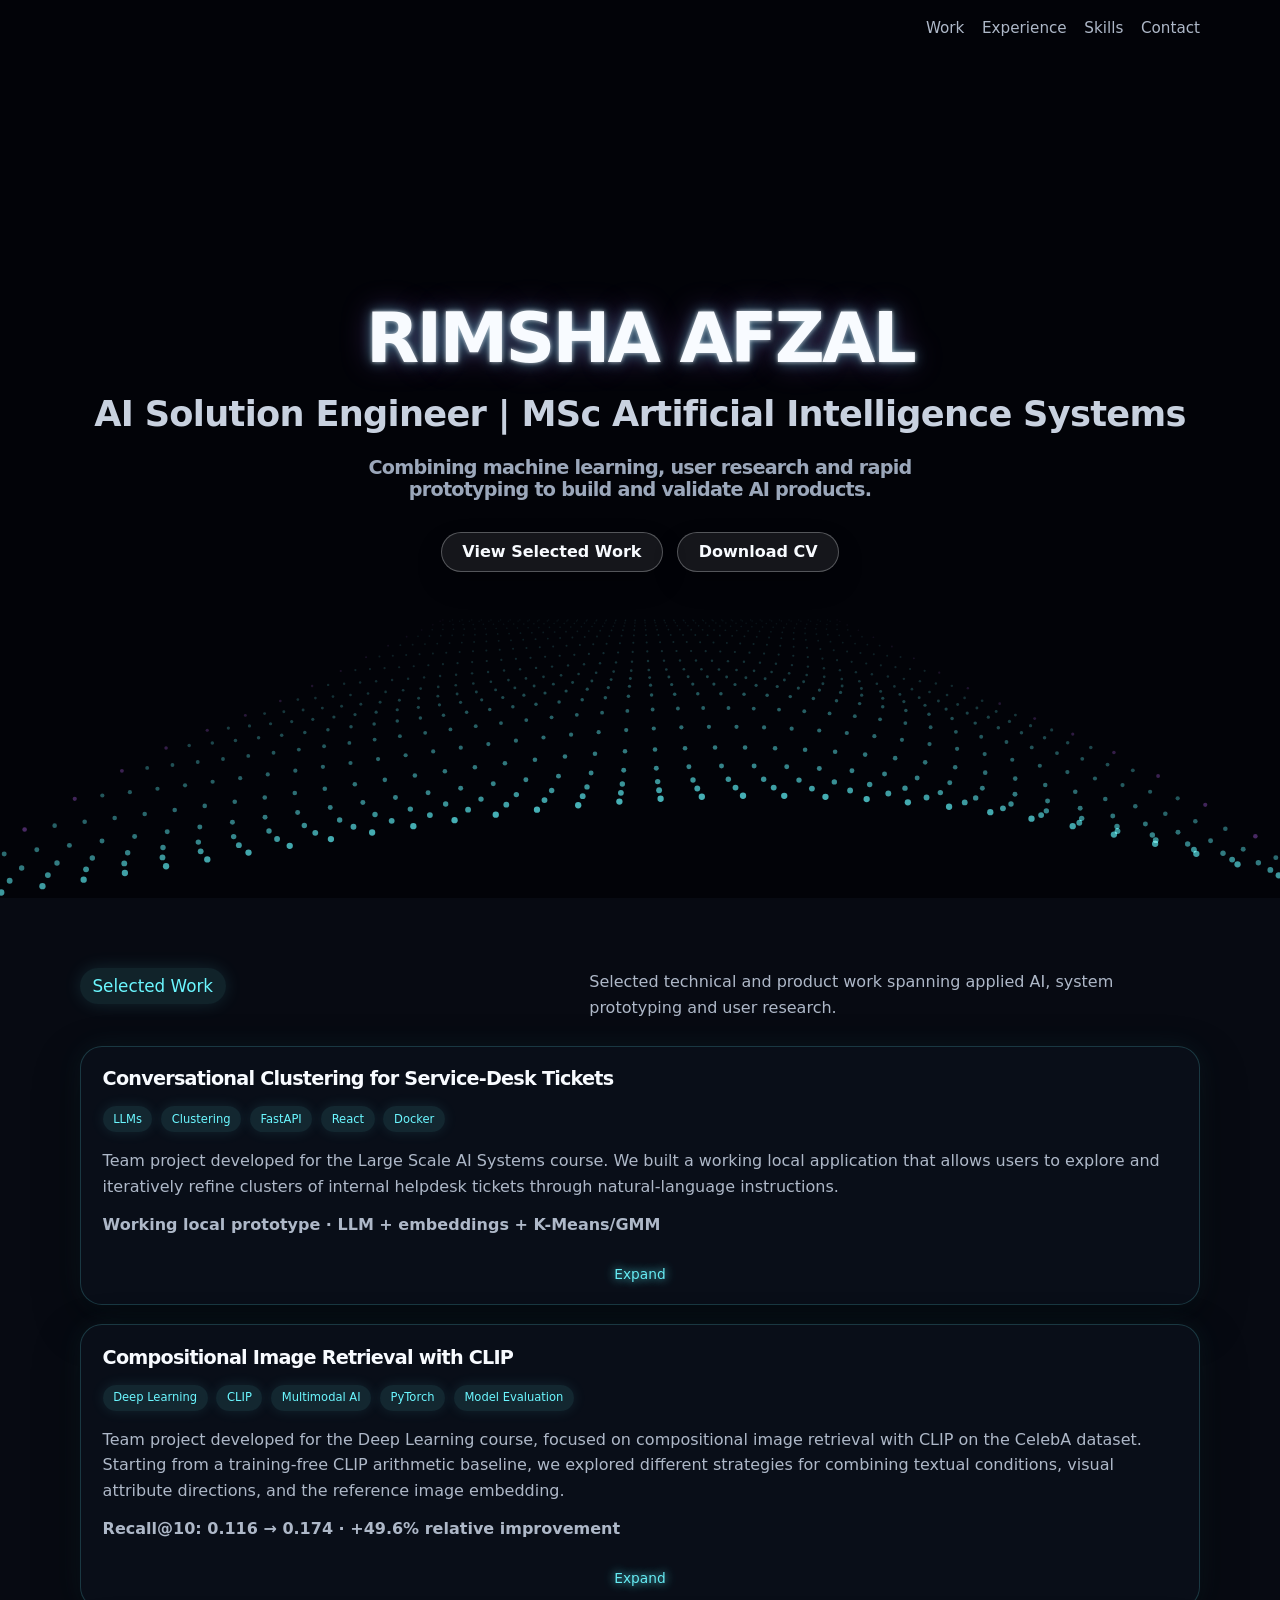
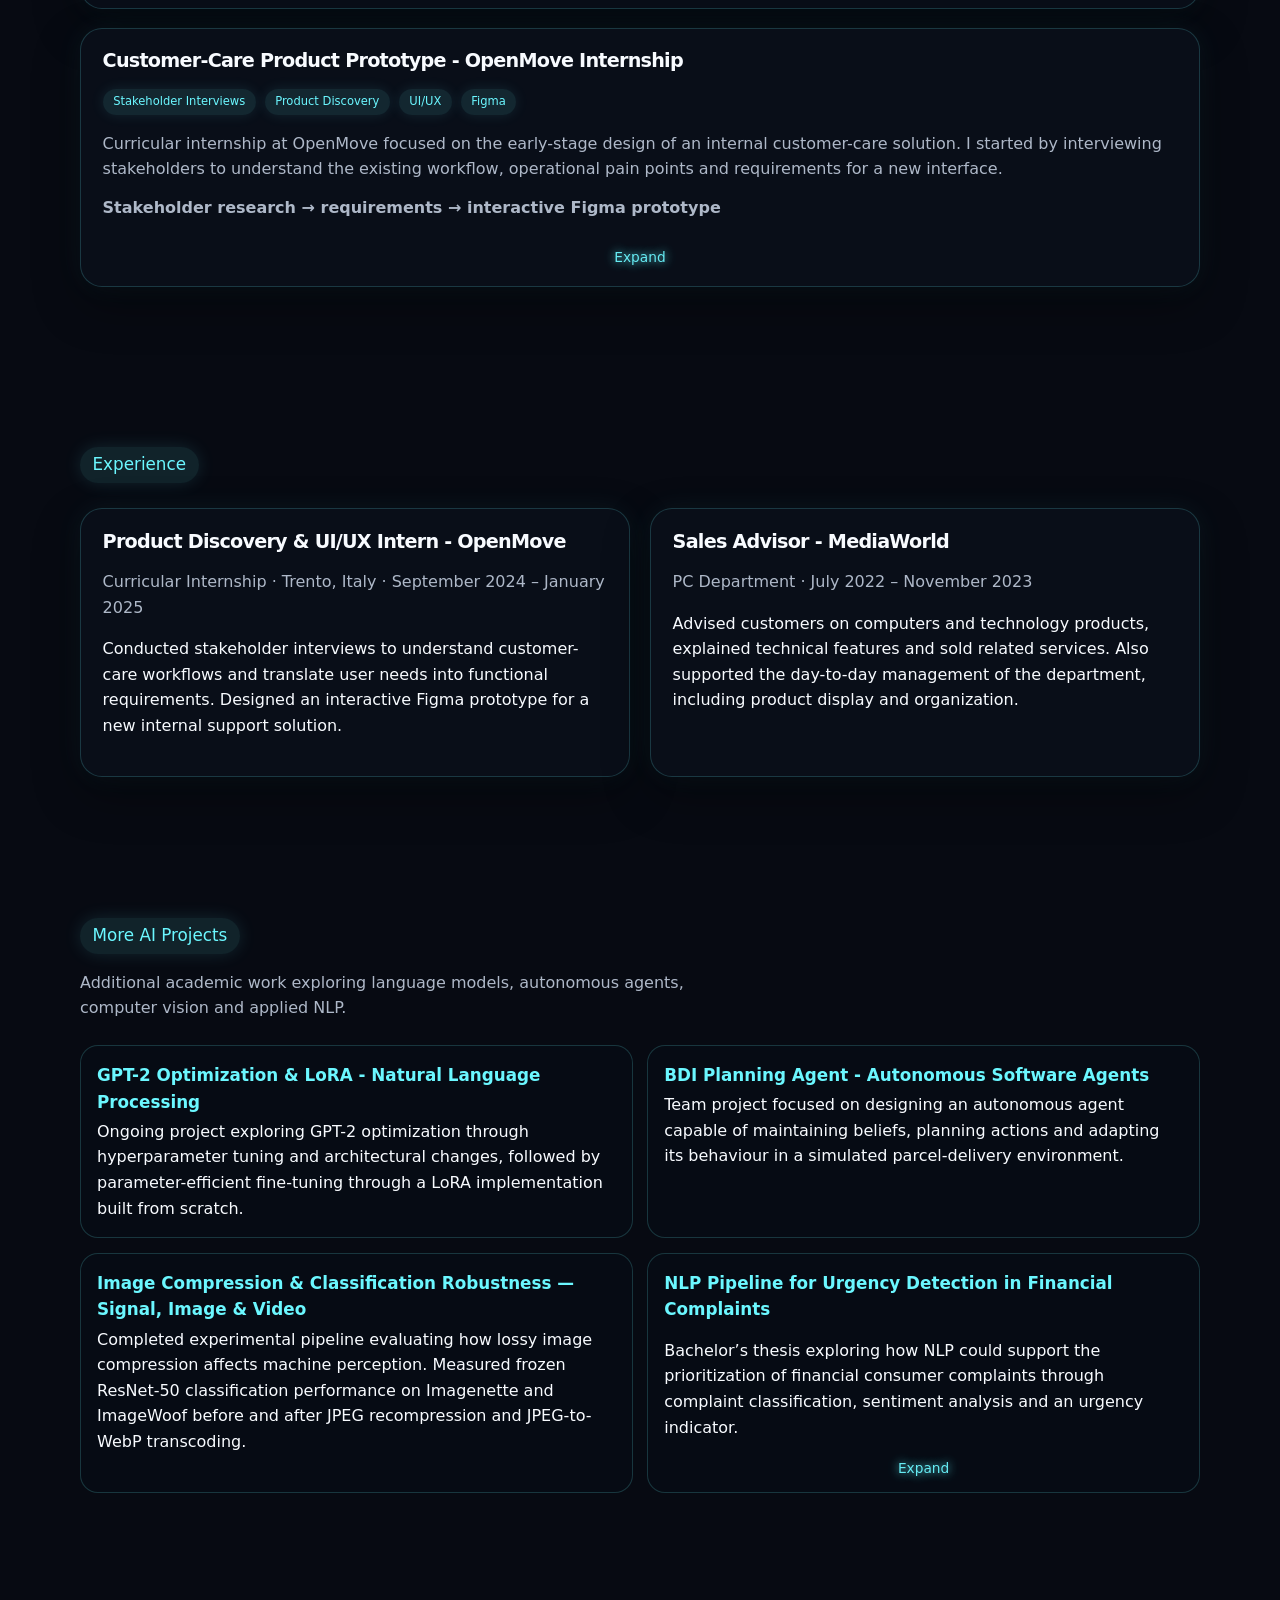
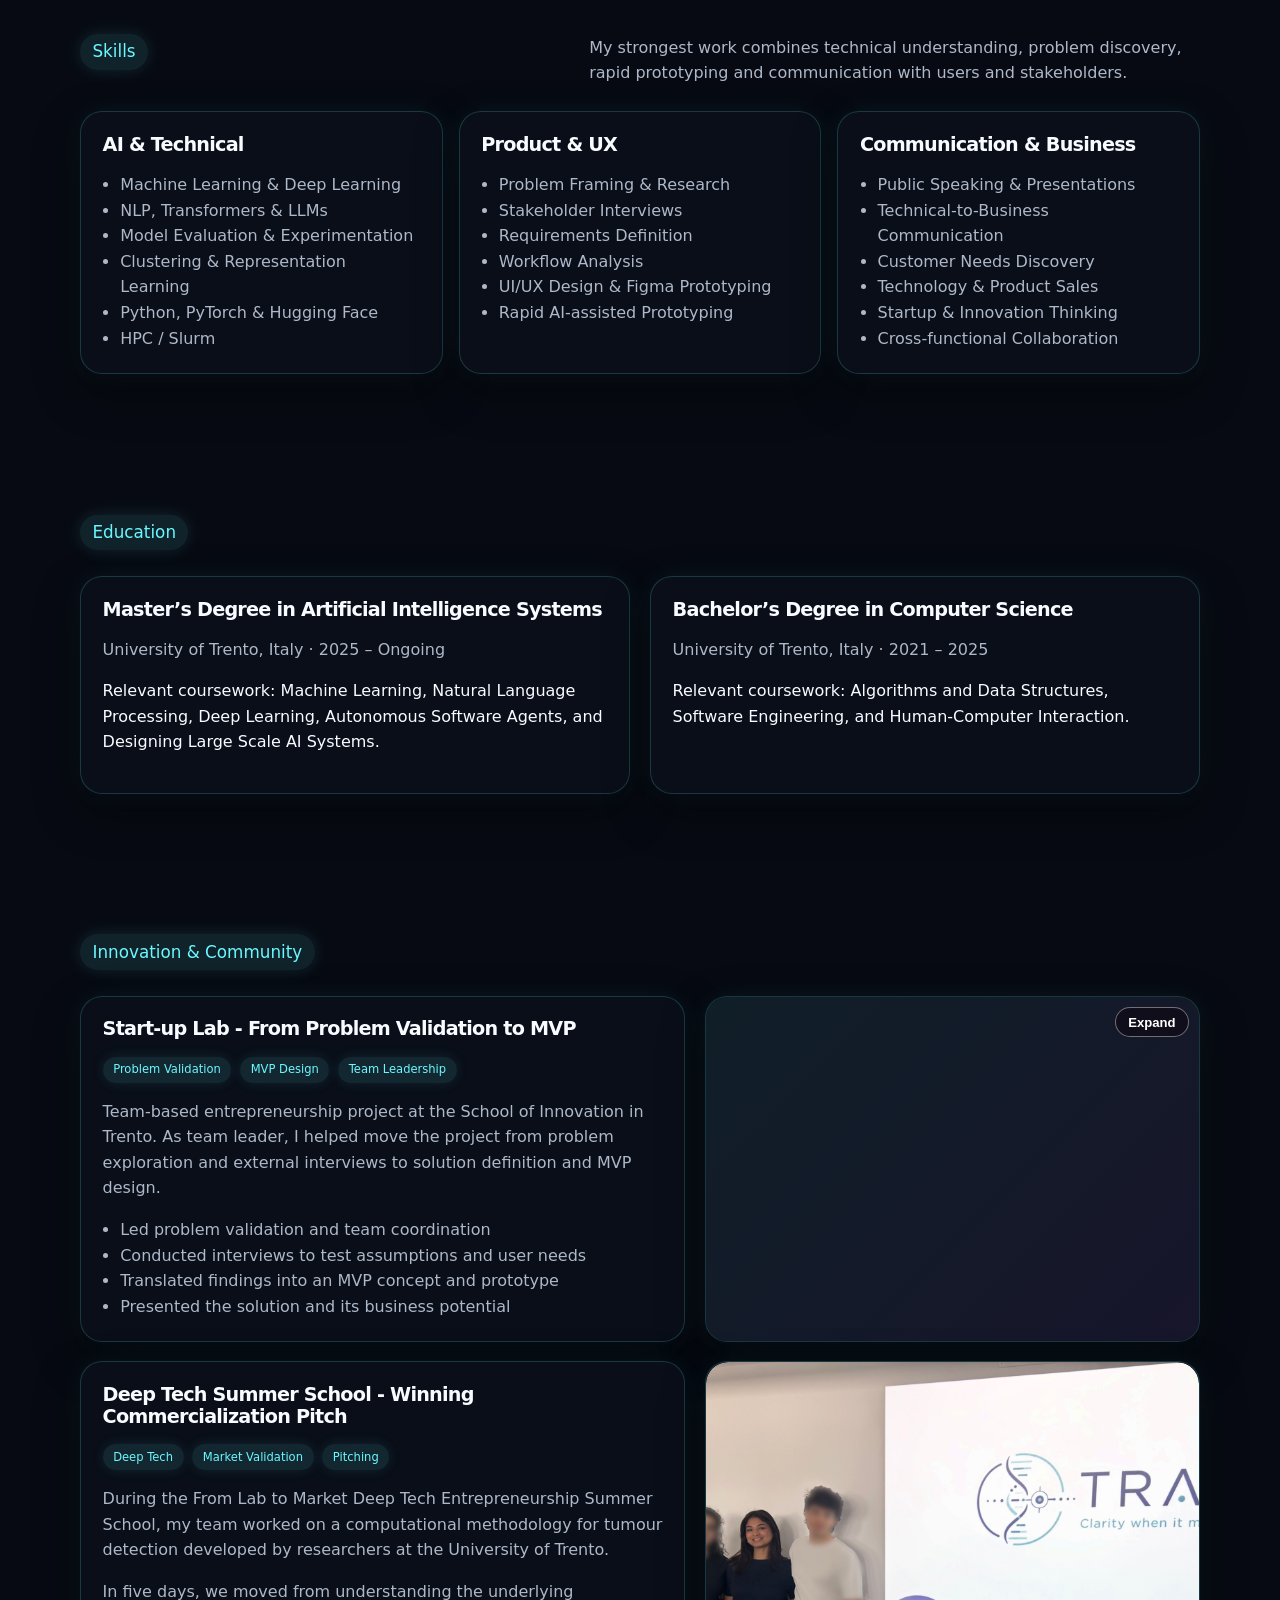
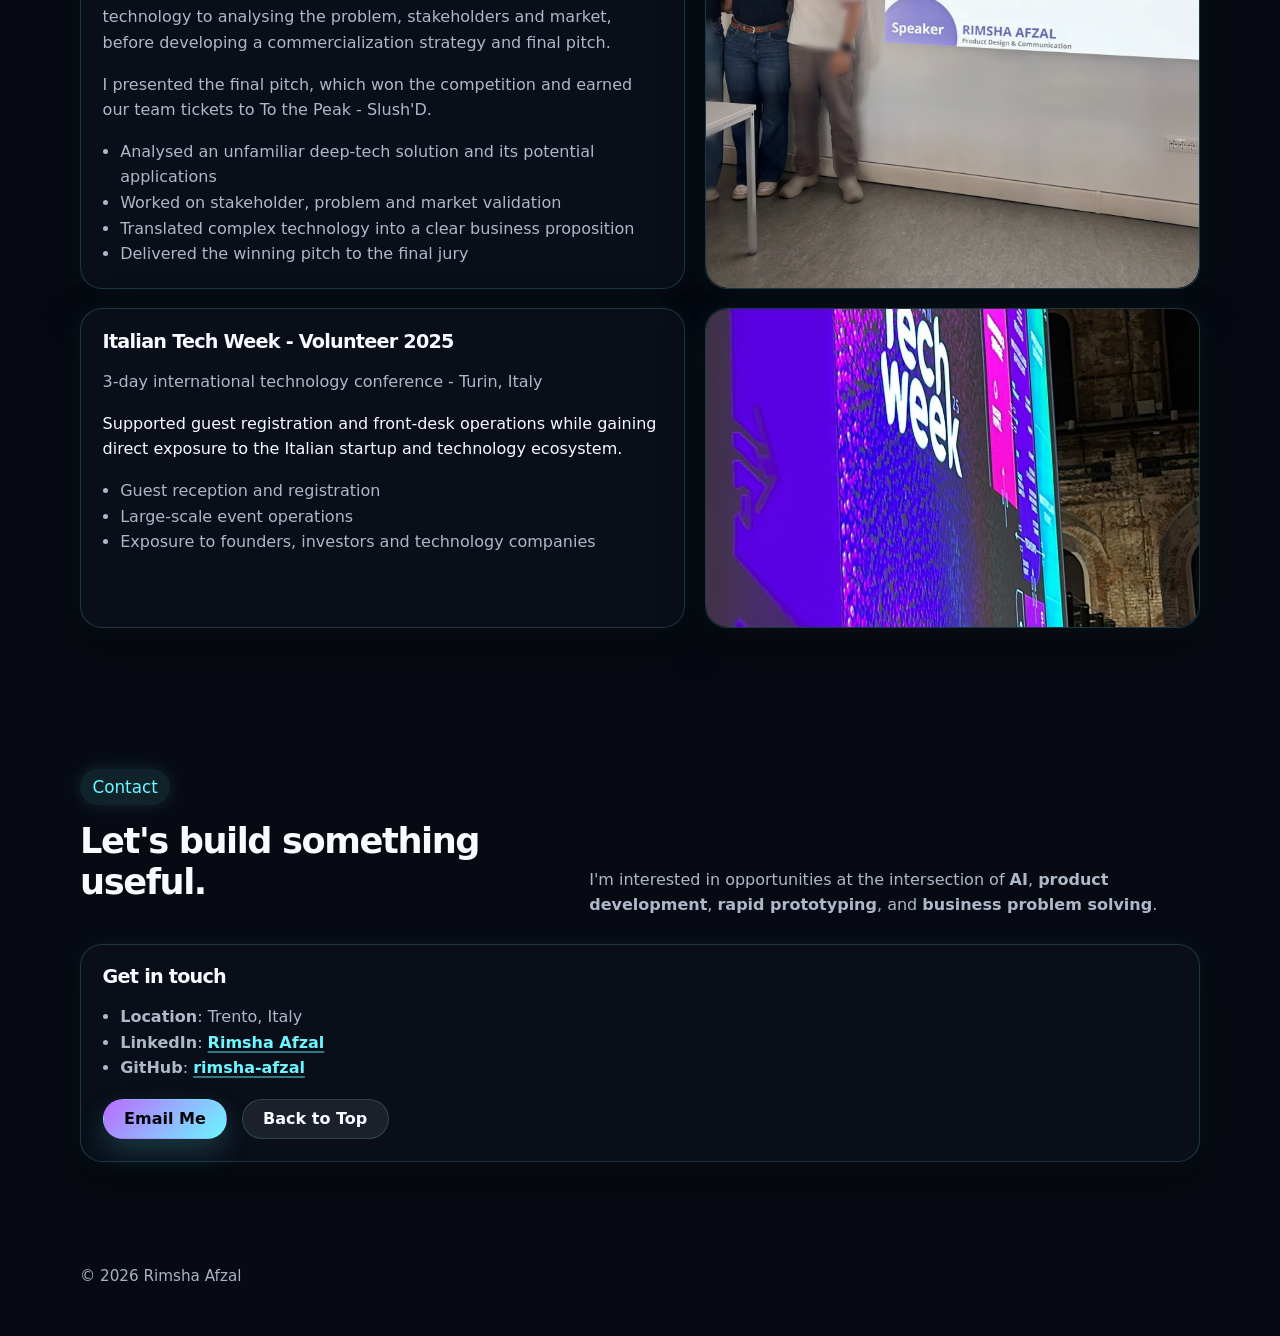
==== commit ac88ff50: "fix: major cv refactor" ====
--- a/index.html
+++ b/index.html
@@ -3,7 +3,7 @@
 <head>
   <meta charset="UTF-8" />
   <meta name="viewport" content="width=device-width, initial-scale=1.0" />
-  <meta name="description" content="Portfolio of Rimsha Afzal, AI-focused programmer and solutions-minded builder with interests in NLP, machine learning, and user-centered product design." />
+  <meta name="description" content="Portfolio of Rimsha Afzal, an AI Solution Engineer combining applied AI, machine learning, product discovery and rapid prototyping."/>  
   <title>Rimsha Afzal | AI Portfolio</title>
   <link rel="stylesheet" href="src/styles.css" />
 </head>
--- a/src/styles.css
+++ b/src/styles.css
@@ -212,12 +212,12 @@
 
     .eyebrow {
       display: inline-block;
-      padding: 0.46rem 1.15rem;
+      padding: 0.28rem 0.78rem;
       border-radius: 999px;
       background: rgba(107,247,255,0.10);
       color: var(--primary-dark);
       font-weight: 400;
-      font-size: clamp(1.15rem, 2vw, 1.55rem);
+      font-size: clamp(0.84rem, 1.35vw, 1.05rem);
       margin-bottom: 1rem;
       box-shadow: 0 0 18px rgba(107, 247, 255, 0.12);
     }
@@ -365,11 +365,15 @@
       cursor: default;
     }
 
+    .project-evidence {
+      margin-top: -0.2rem;
+    }
+
     .expandable-project:not(.is-expanded)::after {
-      content: "expand";
+      content: "Expand";
       align-self: center;
       color: var(--primary-dark);
-      font-size: 0.78rem;
+      font-size: 0.86rem;
       font-weight: 400;
       line-height: 1;
       opacity: 0.95;
@@ -379,8 +383,14 @@
         0 0 18px rgba(107, 247, 255, 0.35);
     }
 
+    .stat.expandable-project {
+      display: flex;
+      flex-direction: column;
+    }
+
     .stat.expandable-project:not(.is-expanded)::after {
-      display: block;
+      margin-top: auto;
+      padding-top: 0.7rem;
       text-align: center;
     }
 
@@ -546,11 +556,11 @@
     .tag {
       display: inline-flex;
       align-items: center;
-      padding: 0.38rem 0.95rem;
+      padding: 0.24rem 0.66rem;
       border-radius: 999px;
       background: rgba(107,247,255,0.10);
       color: var(--primary-dark);
-      font-size: 0.86rem;
+      font-size: 0.72rem;
       font-weight: 400;
       box-shadow: 0 0 14px rgba(107, 247, 255, 0.10);
     }
@@ -577,6 +587,10 @@
 
     .proof-heading h3 {
       margin-bottom: 0;
+    }
+
+    .proof-heading-spaced {
+      margin-top: 1rem;
     }
 
     .proof {
